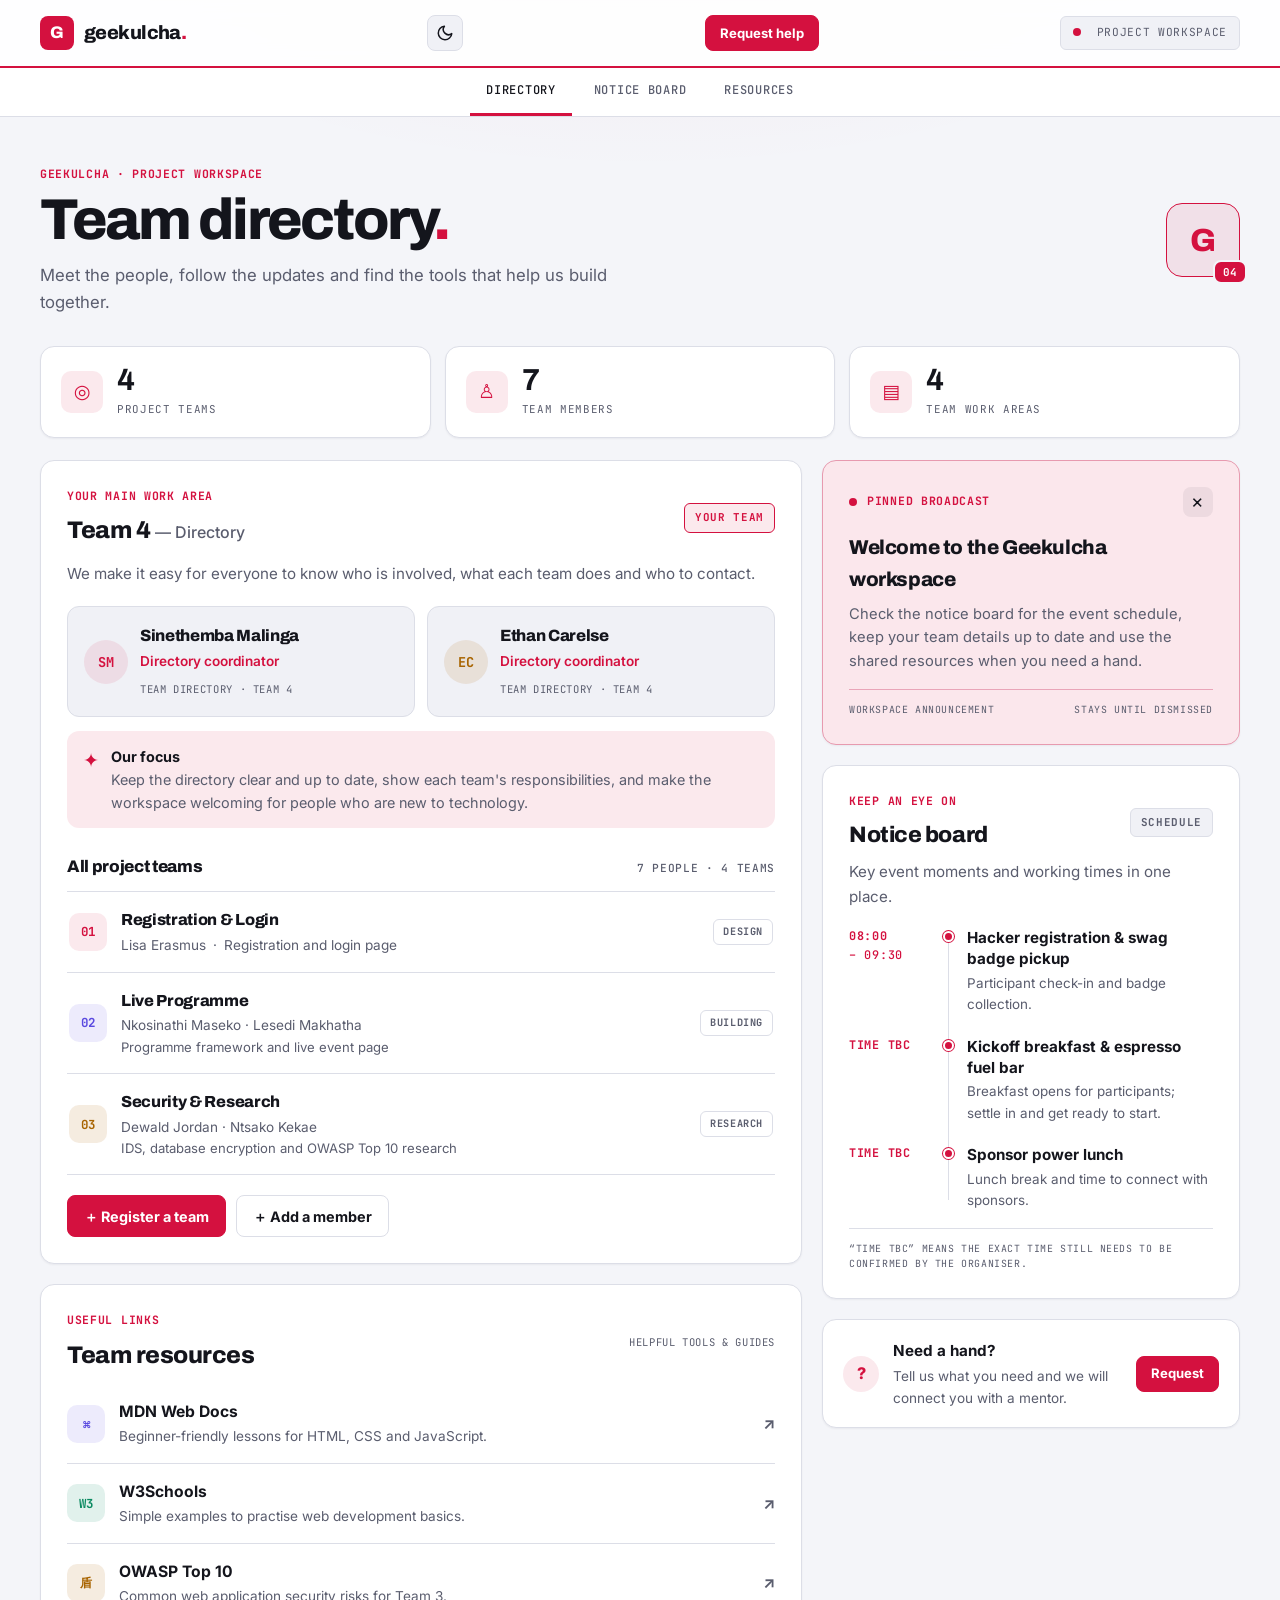
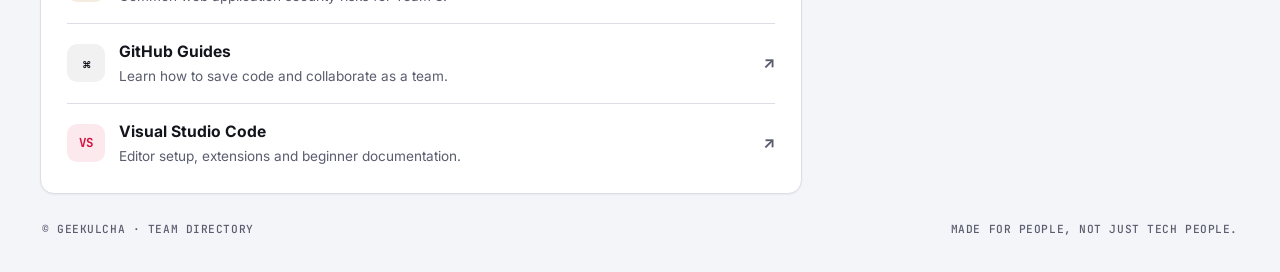
==== index.html @ fa6ee132 "Add files via upload" ====
<!DOCTYPE html>
<html lang="en">
<head>
  <meta charset="UTF-8">
  <meta name="viewport" content="width=device-width, initial-scale=1.0">
  <meta name="description" content="Geekulcha team directory, team updates and project resources.">
  <title>Geekulcha | Team Directory</title>
  <!-- Fonts: Archivo (headings), Inter (text), JetBrains Mono (small labels). The page still works offline with system fonts. -->
  <link rel="preconnect" href="https://fonts.googleapis.com">
  <link rel="preconnect" href="https://fonts.gstatic.com" crossorigin>
  <link href="https://fonts.googleapis.com/css2?family=Archivo:wght@800&family=Inter:wght@400;500;600;700&family=JetBrains+Mono:wght@500;700&display=swap" rel="stylesheet">
  <!-- Light/dark mode: runs before the page paints so there is no flash of the wrong theme.
       Uses the visitor's saved choice, otherwise their device setting. app.js handles the toggle button. -->
  <script>
    (function () {
      var theme;
      try { theme = localStorage.getItem("geekulchaTheme"); } catch (e) {}
      if (theme !== "light" && theme !== "dark") {
        theme = window.matchMedia && window.matchMedia("(prefers-color-scheme: light)").matches ? "light" : "dark";
      }
      document.documentElement.setAttribute("data-theme", theme);
    })();
  </script>
  <meta name="theme-color" content="#0d0e12">
  <link rel="stylesheet" href="styles.css">
</head>
<body>
  <!-- The top navigation stays short so first-time users can find their way around. -->
  <header class="topbar">
    <a class="brand" href="#home" aria-label="Geekulcha directory home">
      <span class="brand-mark">G</span><span>geekulcha<span class="dot">.</span></span>
    </a>
    <!-- Light/dark mode switch. app.js keeps the label and icon in step with the current theme. -->
    <button class="theme-toggle" id="theme-toggle" type="button" aria-label="Switch to light mode" title="Switch to light mode">
      <svg class="icon-sun" viewBox="0 0 24 24" aria-hidden="true"><circle cx="12" cy="12" r="4"/><path d="M12 2v2M12 20v2M4.93 4.93l1.41 1.41M17.66 17.66l1.41 1.41M2 12h2M20 12h2M4.93 19.07l1.41-1.41M17.66 6.34l1.41-1.41"/></svg>
      <svg class="icon-moon" viewBox="0 0 24 24" aria-hidden="true"><path d="M21 12.8A9 9 0 1 1 11.2 3a7 7 0 0 0 9.8 9.8z"/></svg>
    </button>
    <button class="button button-primary small" type="button" data-open-help>Request help</button>
    <span class="workspace-tag"><span class="online-dot"></span> Project workspace</span>
  </header>

  <div class="navigation-bar">
    <nav aria-label="Main navigation">
      <a class="active" href="#directory">Directory</a>
      <a href="#notice-board">Notice board</a>
      <a href="#resources">Resources</a>
    </nav>
  </div>

  <main id="home" class="page-wrap">
    <!-- A short welcome gives context without overwhelming new visitors. -->
    <section class="welcome">
      <div>
        <p class="eyebrow">GEEKULCHA · PROJECT WORKSPACE</p>
        <h1>Team directory<span class="dot">.</span></h1>
        <p class="subheading">Meet the people, follow the updates and find the tools that help us build together.</p>
      </div>
      <div class="welcome-mark" aria-hidden="true"><span>G</span><i>04</i></div>
    </section>

    <!-- Quick counts give visitors an immediate overview of the workspace. -->
    <section class="stats" aria-label="Workspace overview">
      <article class="stat-card"><span class="stat-icon">◎</span><div><strong id="team-total">4</strong><small>Project teams</small></div></article>
      <article class="stat-card"><span class="stat-icon">♙</span><div><strong id="member-total">7</strong><small>Team members</small></div></article>
      <article class="stat-card"><span class="stat-icon">▤</span><div><strong>4</strong><small>Team work areas</small></div></article>
    </section>

    <div class="main-grid">
      <div class="primary-column">
        <!-- Team 4 is highlighted because it owns this directory page. -->
        <section class="panel directory-panel" id="directory">
          <div class="section-heading">
            <div><p class="eyebrow">YOUR MAIN WORK AREA</p><h2>Team 4 <span>— Directory</span></h2></div>
            <span class="pill green-pill">Your team</span>
          </div>
          <p class="section-intro">We make it easy for everyone to know who is involved, what each team does and who to contact.</p>
          <div class="featured-members">
            <article class="person-card">
              <div class="avatar avatar-green">SM</div>
              <div class="person-info"><h3>Sinethemba Malinga</h3><p>Directory coordinator</p><span class="person-detail">Team directory · Team 4</span></div>
            </article>
            <article class="person-card">
              <div class="avatar avatar-sand">EC</div>
              <div class="person-info"><h3>Ethan Carelse</h3><p>Directory coordinator</p><span class="person-detail">Team directory · Team 4</span></div>
            </article>
          </div>
          <div class="responsibility-box"><span class="responsibility-icon">✦</span><p><strong>Our focus</strong><br>Keep the directory clear and up to date, show each team's responsibilities, and make the workspace welcoming for people who are new to technology.</p></div>
          <div class="section-subheading"><h3>All project teams</h3><span id="all-member-label">7 people · 4 teams</span></div>
          <div class="other-teams" id="other-teams">
            <article class="team-row"><span class="team-badge badge-one">01</span><div><h4>Registration &amp; Login</h4><p>Lisa Erasmus <span>·</span> Registration and login page</p></div><span class="team-status">Design</span></article>
            <article class="team-row"><span class="team-badge badge-two">02</span><div><h4>Live Programme</h4><p>Nkosinathi Maseko · Lesedi Makhatha</p><small>Programme framework and live event page</small></div><span class="team-status">Building</span></article>
            <article class="team-row"><span class="team-badge badge-three">03</span><div><h4>Security &amp; Research</h4><p>Dewald Jordan · Ntsako Kekae</p><small>IDS, database encryption and OWASP Top 10 research</small></div><span class="team-status">Research</span></article>
          </div>
          <div class="action-row">
            <button class="button button-primary" id="open-team-form">＋ Register a team</button>
            <button class="button button-secondary" id="open-member-form">＋ Add a member</button>
          </div>
        </section>

        <!-- Resource links are grouped by purpose and use plain descriptions. -->
        <section class="panel resources-panel" id="resources">
          <div class="section-heading"><div><p class="eyebrow">USEFUL LINKS</p><h2>Team resources</h2></div><span class="quiet-label">Helpful tools &amp; guides</span></div>
          <div class="resource-list">
            <a class="resource-item" href="https://developer.mozilla.org/en-US/docs/Learn" target="_blank" rel="noopener"><span class="resource-icon blue">⌘</span><span><strong>MDN Web Docs</strong><small>Beginner-friendly lessons for HTML, CSS and JavaScript.</small></span><b>↗</b></a>
            <a class="resource-item" href="https://www.w3schools.com/" target="_blank" rel="noopener"><span class="resource-icon green">W3</span><span><strong>W3Schools</strong><small>Simple examples to practise web development basics.</small></span><b>↗</b></a>
            <a class="resource-item" href="https://owasp.org/www-project-top-ten/" target="_blank" rel="noopener"><span class="resource-icon orange">盾</span><span><strong>OWASP Top 10</strong><small>Common web application security risks for Team 3.</small></span><b>↗</b></a>
            <a class="resource-item" href="https://docs.github.com/en/get-started" target="_blank" rel="noopener"><span class="resource-icon dark">⌘</span><span><strong>GitHub Guides</strong><small>Learn how to save code and collaborate as a team.</small></span><b>↗</b></a>
            <a class="resource-item" href="https://code.visualstudio.com/docs" target="_blank" rel="noopener"><span class="resource-icon violet">VS</span><span><strong>Visual Studio Code</strong><small>Editor setup, extensions and beginner documentation.</small></span><b>↗</b></a>
          </div>
        </section>
      </div>

      <aside class="side-column">
        <!-- The broadcast remains visible until a user dismisses it. -->
        <section class="panel broadcast-panel" id="broadcast-panel">
          <div class="broadcast-heading"><span class="live-indicator"></span><p class="eyebrow">PINNED BROADCAST</p><button class="icon-button" id="dismiss-broadcast" aria-label="Dismiss broadcast" title="Dismiss broadcast">×</button></div>
          <h2>Welcome to the Geekulcha workspace</h2>
          <p>Check the notice board for the event schedule, keep your team details up to date and use the shared resources when you need a hand.</p>
          <div class="broadcast-footer"><span>Workspace announcement</span><span>Stays until dismissed</span></div>
        </section>

        <!-- Times supplied by the organiser are shown exactly; unconfirmed slots are labelled. -->
        <section class="panel notice-panel" id="notice-board">
          <div class="section-heading"><div><p class="eyebrow">KEEP AN EYE ON</p><h2>Notice board</h2></div><span class="pill">Schedule</span></div>
          <p class="notice-intro">Key event moments and working times in one place.</p>
          <div class="schedule">
            <article class="schedule-item">
              <div class="time">08:00 <span>– 09:30</span></div>
              <div class="timeline-dot"></div>
              <div class="schedule-copy"><strong>Hacker registration &amp; swag badge pickup</strong><small>Participant check-in and badge collection.</small></div>
            </article>
            <article class="schedule-item">
              <div class="time">Time TBC</div>
              <div class="timeline-dot"></div>
              <div class="schedule-copy"><strong>Kickoff breakfast &amp; espresso fuel bar</strong><small>Breakfast opens for participants; settle in and get ready to start.</small></div>
            </article>
            <article class="schedule-item">
              <div class="time">Time TBC</div>
              <div class="timeline-dot"></div>
              <div class="schedule-copy"><strong>Sponsor power lunch</strong><small>Lunch break and time to connect with sponsors.</small></div>
            </article>
          </div>
          <p class="schedule-footnote">“Time TBC” means the exact time still needs to be confirmed by the organiser.</p>
        </section>

        <!-- Contestants who are stuck can ask for a mentor from here, the top bar, or the Request help button. -->
        <section class="panel quick-help">
          <div class="help-icon">?</div>
          <div class="help-copy"><strong>Need a hand?</strong><p>Tell us what you need and we will connect you with a mentor.</p></div>
          <button class="button button-primary small" type="button" data-open-help>Request</button>
        </section>
      </aside>
    </div>

    <footer class="footer"><span>© Geekulcha · Team Directory</span><span>Made for people, not just tech people.</span></footer>
  </main>

  <!-- Simple dialogs collect team/member details. This demo stores them in this browser only. -->
  <dialog id="team-dialog" class="form-dialog">
    <form id="team-form" method="dialog">
      <div class="dialog-heading"><div><p class="eyebrow">WORKSPACE DIRECTORY</p><h2>Register a team</h2></div><button type="button" class="icon-button close-dialog" aria-label="Close">×</button></div>
      <label>Team name<input name="teamName" required placeholder="e.g. Design team"></label>
      <label>Team number<input name="teamNumber" required type="number" min="1" max="99" placeholder="e.g. 5"></label>
      <label>Team responsibility<textarea name="teamRole" required rows="3" placeholder="What will this team work on?"></textarea></label>
      <div class="dialog-actions"><button type="button" class="button button-secondary close-dialog">Cancel</button><button class="button button-primary" type="submit">Save team</button></div>
      <p class="form-note">Demo only: the new team is saved in this browser, not on a shared server.</p>
    </form>
  </dialog>

  <dialog id="member-dialog" class="form-dialog">
    <form id="member-form" method="dialog">
      <div class="dialog-heading"><div><p class="eyebrow">WORKSPACE DIRECTORY</p><h2>Add a member</h2></div><button type="button" class="icon-button close-dialog" aria-label="Close">×</button></div>
      <label>Full name<input name="memberName" required placeholder="Enter their full name"></label>
      <label>Team<select name="memberTeam" required><option value="">Choose a team</option><option>Team 1</option><option>Team 2</option><option>Team 3</option><option>Team 4</option></select></label>
      <label>Role<input name="memberRole" required placeholder="e.g. Front-end developer"></label>
      <div class="dialog-actions"><button type="button" class="button button-secondary close-dialog">Cancel</button><button class="button button-primary" type="submit">Add member</button></div>
      <p class="form-note">Demo only: the new member is saved in this browser, not on a shared server.</p>
    </form>
  </dialog>

  <!-- POP-UP 1: the contestant says what type of help they need. -->
  <dialog id="help-dialog" class="form-dialog" aria-labelledby="help-title">
    <form id="help-form" method="dialog" novalidate>
      <div class="dialog-heading"><div><p class="eyebrow">NEED HELP?</p><h2 id="help-title">Request help</h2></div><button type="button" class="icon-button close-dialog" aria-label="Close">×</button></div>
      <label>Your name<input name="who" autocomplete="name" placeholder="e.g. Thabo Mokoena"></label>
      <fieldset>
        <legend>What type of help do you need?</legend>
        <div class="help-options" id="help-options"></div>
      </fieldset>
      <label>What is happening? (optional)<textarea name="details" rows="3" placeholder="A short description helps the mentor prepare."></textarea></label>
      <p class="form-error" id="help-error" role="alert"></p>
      <div class="dialog-actions"><button type="button" class="button button-secondary close-dialog">Cancel</button><button class="button button-primary" type="submit">Find a mentor</button></div>
    </form>
  </dialog>

  <!-- POP-UP 2: shows the mentor matched to that type of help. -->
  <dialog id="mentor-dialog" class="form-dialog" aria-labelledby="mentor-title">
    <div class="dialog-body">
      <div class="dialog-heading"><div><p class="eyebrow">MENTOR MATCHED</p><h2 id="mentor-title">A mentor can help you</h2></div><button type="button" class="icon-button close-dialog" aria-label="Close">×</button></div>
      <article class="person-card">
        <div class="avatar avatar-green" id="mentor-avatar"></div>
        <div class="person-info"><h3 id="mentor-name"></h3><p id="mentor-role"></p></div>
      </article>
      <p class="mentor-summary" id="mentor-summary"></p>
      <p class="mentor-hint">Press the button to send your request to the mentor by email.</p>
      <div class="dialog-actions"><button type="button" class="button button-secondary close-dialog">Close</button><a class="button button-primary" id="mentor-mail" href="#">Email mentor</a></div>
    </div>
  </dialog>

  <div class="toast" id="toast" role="status" aria-live="polite"></div>
  <script src="app.js"></script>
</body>
</html>
---- styles.css ----
/* Geekulcha Directory Hub: red accent with light and dark themes.
   Every colour is a variable below, so the whole look can be changed in one place.
   Dark is the base theme (:root). The light theme overrides the same variables under
   :root[data-theme="light"]. The theme is set on <html> by the script in index.html
   and by the toggle button in app.js.
   (Some class names still say "green" from the first version; they are red now.) */

/* ========== 1. COLOURS AND FONTS ========== */
:root {
  --bg: #0d0e12;
  --panel: #13141a;
  --panel2: #191a22;
  --line: #262833;
  --text: #f1f2f6;
  --soft: #9496a6;
  --red: #f0184f;
  --red-dark: #c40f3e;
  --red-soft: rgba(240, 24, 79, 0.12);
  --violet: #7c6dff;
  --ok: #2fd49c;
  --amber: #f5b942;
  --violet-soft: rgba(124, 109, 255, 0.14);
  --ok-soft: rgba(47, 212, 156, 0.14);
  --amber-soft: rgba(245, 185, 66, 0.14);
  --overlay: rgba(255, 255, 255, 0.07);
  --overlay-hover: rgba(255, 255, 255, 0.14);
  --topbar-bg: rgba(8, 9, 12, 0.92);
  --glow: rgba(240, 24, 79, 0.12);
  --panel-shadow: none;
  --dialog-shadow: 0 30px 90px rgba(0, 0, 0, 0.7);
  --backdrop: rgba(0, 0, 0, 0.72);
  --head: Archivo, Inter, system-ui, sans-serif;
  --mono: "JetBrains Mono", ui-monospace, "Cascadia Mono", Consolas, monospace;
  color-scheme: dark;
}

/* Light theme: same variables, lighter values. Text and accent colours are darkened
   so they stay easy to read on white panels. */
:root[data-theme="light"] {
  --bg: #f4f5f9;
  --panel: #ffffff;
  --panel2: #f0f1f6;
  --line: #dcdee7;
  --text: #14151c;
  --soft: #5a5d6e;
  --red: #d4113f;
  --red-dark: #b00d33;
  --red-soft: rgba(212, 17, 63, 0.09);
  --violet: #5a4ae0;
  --ok: #0b8a61;
  --amber: #a86400;
  --violet-soft: rgba(90, 74, 224, 0.11);
  --ok-soft: rgba(11, 138, 97, 0.12);
  --amber-soft: rgba(168, 100, 0, 0.12);
  --overlay: rgba(20, 21, 28, 0.06);
  --overlay-hover: rgba(20, 21, 28, 0.12);
  --topbar-bg: rgba(255, 255, 255, 0.9);
  --glow: rgba(212, 17, 63, 0.07);
  --panel-shadow: 0 1px 2px rgba(20, 21, 40, 0.05);
  --dialog-shadow: 0 30px 80px rgba(20, 21, 40, 0.28);
  --backdrop: rgba(20, 21, 30, 0.5);
  color-scheme: light;
}

/* ========== 2. BASE ========== */
* { box-sizing: border-box; }
html { scroll-behavior: smooth; scroll-padding-top: 90px; }
body {
  margin: 0; color: var(--text); line-height: 1.6; font-size: 16px;
  font-family: Inter, ui-sans-serif, system-ui, -apple-system, "Segoe UI", sans-serif;
  background: radial-gradient(42rem 20rem at 50% -8%, var(--glow), transparent), var(--bg);
}
a { color: inherit; text-decoration: none; }
button, input, select, textarea { font: inherit; }
h1, h2, h3, h4 { font-family: var(--head); font-weight: 800; letter-spacing: -0.02em; }
:focus-visible { outline: 2px solid var(--red); outline-offset: 2px; }
.dot { color: var(--red); }

/* Small uppercase labels in the monospace font */
.eyebrow, .pill, .team-status, .workspace-tag, .quiet-label, .time, .form-note, .broadcast-footer, .stat-card small, .schedule-footnote, .person-detail {
  font-family: var(--mono); text-transform: uppercase; letter-spacing: 0.06em;
}
.eyebrow { margin: 0 0 8px; color: var(--red); font-size: 0.72rem; font-weight: 700; }

/* ========== 3. TOP BAR ========== */
.topbar {
  position: sticky; top: 0; z-index: 20; height: 68px; display: flex; align-items: center; justify-content: space-between; gap: 24px;
  padding: 0 max(24px, calc((100% - 1200px) / 2));
  background: var(--topbar-bg); backdrop-filter: blur(10px); border-bottom: 2px solid var(--red);
}
.brand { display: flex; align-items: center; gap: 10px; font-family: var(--head); font-size: 1.2rem; font-weight: 800; letter-spacing: -0.03em; }
.brand-mark { display: grid; place-items: center; width: 34px; height: 34px; border-radius: 8px; background: var(--red); color: #fff; font-size: 1.05rem; }
.navigation-bar {
  position: relative; z-index: 10; display: flex; justify-content: center;
  padding: 0 max(24px, calc((100% - 1200px) / 2));
  background: var(--panel); border-bottom: 1px solid var(--line);
}
.navigation-bar nav { display: flex; justify-content: center; gap: 6px; min-height: 48px; align-items: center; }
.navigation-bar nav a {
  height: 48px; display: flex; align-items: center; padding: 0 16px; color: var(--soft);
  font-family: var(--mono); font-size: 0.75rem; font-weight: 500; letter-spacing: 0.06em; text-transform: uppercase;
  border-bottom: 3px solid transparent; transition: color 0.15s;
}
.navigation-bar nav a:hover { color: var(--text); }
.navigation-bar nav a.active { color: var(--text); border-color: var(--red); }
.workspace-tag { padding: 7px 12px; border: 1px solid var(--line); border-radius: 6px; background: var(--panel2); color: var(--soft); font-size: 0.7rem; }
.online-dot { display: inline-block; width: 8px; height: 8px; margin-right: 8px; border-radius: 50%; background: var(--red); animation: pulse 2s infinite; }
.theme-toggle {
  flex: none; width: 36px; height: 36px; display: grid; place-items: center; padding: 0;
  border: 1px solid var(--line); border-radius: 8px; background: var(--panel2); color: var(--text); cursor: pointer;
  transition: border-color 0.15s, background 0.15s;
}
.theme-toggle:hover { border-color: var(--soft); }
.theme-toggle svg { width: 18px; height: 18px; fill: none; stroke: currentColor; stroke-width: 2; stroke-linecap: round; stroke-linejoin: round; }
/* Dark theme shows the sun (click for light); light theme shows the moon (click for dark). */
.theme-toggle .icon-moon { display: none; }
:root[data-theme="light"] .theme-toggle .icon-sun { display: none; }
:root[data-theme="light"] .theme-toggle .icon-moon { display: block; }
/* Added briefly by app.js while switching, so colours fade instead of snapping. */
.theme-anim, .theme-anim *, .theme-anim *::before, .theme-anim *::after {
  transition: background-color 0.25s, border-color 0.25s, color 0.25s, box-shadow 0.25s !important;
}
@keyframes pulse { 0% { box-shadow: 0 0 0 0 color-mix(in srgb, var(--red) 60%, transparent); } 70%, 100% { box-shadow: 0 0 0 8px transparent; } }

/* ========== 4. WELCOME AND STATS ========== */
.page-wrap { width: min(1200px, calc(100% - 48px)); margin: auto; }
.welcome { display: flex; justify-content: space-between; align-items: center; gap: 20px; padding: 48px 0 30px; }
.welcome h1 { margin: 0; font-size: clamp(2.2rem, 6vw, 3.6rem); line-height: 1.02; letter-spacing: -0.04em; }
.subheading { margin: 12px 0 0; color: var(--soft); font-size: 1.05rem; max-width: 52ch; }
.welcome-mark { position: relative; flex: none; width: 74px; height: 74px; display: grid; place-items: center; border: 1px solid var(--red); border-radius: 16px; background: var(--red-soft); color: var(--red); font-family: var(--head); font-size: 2rem; font-weight: 800; }
.welcome-mark i { position: absolute; right: -8px; bottom: -8px; padding: 3px 8px; border: 2px solid var(--bg); border-radius: 8px; background: var(--red); color: #fff; font: 700 0.68rem var(--mono); font-style: normal; }

.stats { display: grid; grid-template-columns: repeat(3, 1fr); gap: 14px; margin-bottom: 22px; }
.stat-card { display: flex; align-items: center; gap: 14px; padding: 18px 20px; border: 1px solid var(--line); border-radius: 14px; background: var(--panel); box-shadow: var(--panel-shadow); }
.stat-icon { width: 42px; height: 42px; display: grid; place-items: center; border-radius: 10px; background: var(--red-soft); color: var(--red); font-size: 1.2rem; }
.stat-card strong, .stat-card small { display: block; }
.stat-card strong { font-family: var(--head); font-size: 1.9rem; line-height: 1; }
.stat-card small { margin-top: 6px; color: var(--soft); font-size: 0.68rem; }

/* ========== 5. LAYOUT AND PANELS ========== */
.main-grid { display: grid; grid-template-columns: minmax(0, 1.55fr) minmax(300px, 0.85fr); align-items: start; gap: 20px; }
.primary-column, .side-column { display: grid; gap: 20px; }
.panel { padding: 26px; border: 1px solid var(--line); border-radius: 14px; background: var(--panel); box-shadow: var(--panel-shadow); }
.section-heading { display: flex; align-items: center; justify-content: space-between; gap: 12px; }
.section-heading h2 { margin: 0; font-size: 1.5rem; }
.section-heading h2 span { font-size: 1rem; color: var(--soft); font-weight: 500; font-family: Inter, sans-serif; letter-spacing: 0; }
.section-heading .eyebrow { margin-bottom: 6px; }
.pill { padding: 5px 10px; border: 1px solid var(--line); border-radius: 6px; background: var(--panel2); color: var(--soft); font-size: 0.68rem; font-weight: 700; white-space: nowrap; }
.green-pill { border-color: var(--red); background: var(--red-soft); color: var(--red); }
.section-intro, .notice-intro { margin: 12px 0 20px; color: var(--soft); font-size: 0.95rem; }

/* ========== 6. DIRECTORY PANEL ========== */
.featured-members { display: grid; grid-template-columns: 1fr 1fr; gap: 12px; }
.person-card { display: flex; align-items: center; gap: 12px; padding: 16px; border: 1px solid var(--line); border-radius: 12px; background: var(--panel2); }
.avatar { flex: 0 0 44px; width: 44px; height: 44px; display: grid; place-items: center; border-radius: 50%; font: 700 0.85rem var(--mono); }
.avatar-green { background: var(--red-soft); color: var(--red); }
.avatar-sand { background: var(--amber-soft); color: var(--amber); }
.person-info h3 { margin: 0; font-size: 1.02rem; }
.person-info p { margin: 2px 0; color: var(--red); font-size: 0.85rem; font-weight: 600; }
.person-detail { color: var(--soft); font-size: 0.66rem; }
.responsibility-box { display: flex; gap: 12px; align-items: flex-start; margin-top: 14px; padding: 14px 16px; border-radius: 12px; background: var(--red-soft); }
.responsibility-icon { color: var(--red); font-size: 1.2rem; }
.responsibility-box p { margin: 0; color: var(--soft); font-size: 0.9rem; }
.responsibility-box strong { color: var(--text); }
.section-subheading { display: flex; justify-content: space-between; align-items: center; margin: 26px 0 10px; }
.section-subheading h3 { margin: 0; font-size: 1.05rem; }
.section-subheading span { color: var(--soft); font: 500 0.7rem var(--mono); text-transform: uppercase; letter-spacing: 0.06em; }

.other-teams { border-top: 1px solid var(--line); }
.team-row { display: flex; align-items: center; gap: 14px; padding: 15px 2px; border-bottom: 1px solid var(--line); }
.team-badge { flex: 0 0 38px; width: 38px; height: 38px; display: grid; place-items: center; border-radius: 10px; font: 700 0.78rem var(--mono); }
.badge-one { background: var(--red-soft); color: var(--red); }
.badge-two { background: var(--violet-soft); color: var(--violet); }
.badge-three { background: var(--amber-soft); color: var(--amber); }
.team-row div { flex: 1; min-width: 0; }
.team-row h4 { margin: 0; font-size: 1rem; }
.team-row p { margin: 2px 0 0; color: var(--soft); font-size: 0.85rem; }
.team-row p span { padding: 0 3px; }
.team-row small { display: block; color: var(--soft); font-size: 0.82rem; }
.team-status { padding: 4px 9px; border: 1px solid var(--line); border-radius: 6px; color: var(--soft); font-size: 0.64rem; font-weight: 700; }

.action-row { display: flex; flex-wrap: wrap; gap: 10px; margin-top: 20px; }

/* ========== 7. BUTTONS ========== */
.button { min-height: 42px; padding: 0 16px; border: 1px solid transparent; border-radius: 8px; font-size: 0.9rem; font-weight: 700; cursor: pointer; transition: background 0.15s, transform 0.15s, border-color 0.15s; }
.button:active { transform: translateY(1px); }
.button-primary { background: var(--red); border-color: var(--red); color: #fff; }
.button-primary:hover { background: var(--red-dark); border-color: var(--red-dark); }
.button-secondary { border-color: var(--line); background: var(--panel); color: var(--text); }
.button-secondary:hover { border-color: var(--soft); }
.button.small { min-height: 36px; padding: 0 14px; font-size: 0.82rem; }

/* ========== 8. SIDE COLUMN ========== */
.broadcast-panel { border-color: color-mix(in srgb, var(--red) 40%, var(--bg)); background: color-mix(in srgb, var(--red) 10%, var(--panel)); }
.broadcast-heading { display: flex; align-items: center; gap: 10px; }
.broadcast-heading .eyebrow { margin: 0; flex: 1; }
.live-indicator { width: 8px; height: 8px; border-radius: 50%; background: var(--red); animation: pulse 2s infinite; }
.icon-button { width: 30px; height: 30px; display: grid; place-items: center; border: 0; border-radius: 8px; background: var(--overlay); color: var(--text); font-size: 1.2rem; line-height: 1; cursor: pointer; }
.icon-button:hover { background: var(--overlay-hover); }
.broadcast-panel h2 { margin: 14px 0 8px; font-size: 1.25rem; }
.broadcast-panel > p { margin: 0; color: var(--soft); font-size: 0.92rem; }
.broadcast-footer { display: flex; justify-content: space-between; gap: 8px; margin-top: 16px; padding-top: 12px; border-top: 1px solid color-mix(in srgb, var(--red) 35%, var(--bg)); color: var(--soft); font-size: 0.62rem; }

.notice-panel .section-heading h2 { font-size: 1.4rem; }
.notice-intro { margin: 8px 0 18px; }
.schedule { position: relative; }
.schedule::before { content: ""; position: absolute; top: 10px; bottom: 16px; left: 99px; width: 1px; background: var(--line); }
.schedule-item { position: relative; display: grid; grid-template-columns: 84px 14px 1fr; gap: 10px; padding-bottom: 20px; }
.schedule-item:last-child { padding-bottom: 4px; }
.time { color: var(--red); font-size: 0.74rem; font-weight: 700; white-space: nowrap; }
.time span { display: block; font-weight: 500; }
.timeline-dot { z-index: 1; width: 11px; height: 11px; margin-top: 4px; border: 2px solid var(--panel); border-radius: 50%; background: var(--red); box-shadow: 0 0 0 1px var(--red); }
.schedule-copy strong { display: block; font-size: 0.95rem; line-height: 1.4; }
.schedule-copy small { display: block; margin-top: 3px; color: var(--soft); font-size: 0.84rem; }
.schedule-footnote { margin: 12px 0 0; padding-top: 12px; border-top: 1px solid var(--line); color: var(--soft); font-size: 0.62rem; line-height: 1.6; }

.quick-help { display: flex; align-items: center; gap: 14px; padding: 18px 20px; }
.help-icon { flex: 0 0 36px; width: 36px; height: 36px; display: grid; place-items: center; border-radius: 50%; background: var(--red-soft); color: var(--red); font-weight: 800; }
.quick-help .help-copy { flex: 1; min-width: 0; }
.quick-help strong { font-size: 0.95rem; }
.quick-help p { margin: 2px 0 0; color: var(--soft); font-size: 0.85rem; }

/* ========== 9. RESOURCES ========== */
.resources-panel .section-heading { margin-bottom: 10px; }
.quiet-label { color: var(--soft); font-size: 0.66rem; }
.resource-list { display: grid; }
.resource-item { display: flex; align-items: center; gap: 14px; padding: 15px 0; border-bottom: 1px solid var(--line); transition: transform 0.15s; }
.resource-item:hover { transform: translateX(4px); }
.resource-item:last-child { border-bottom: 0; padding-bottom: 0; }
.resource-icon { flex: 0 0 38px; width: 38px; height: 38px; display: grid; place-items: center; border-radius: 10px; font: 700 0.78rem var(--mono); }
.resource-icon.blue { background: var(--violet-soft); color: var(--violet); }
.resource-icon.green { background: var(--ok-soft); color: var(--ok); }
.resource-icon.orange { background: var(--amber-soft); color: var(--amber); }
.resource-icon.dark { background: var(--overlay); color: var(--text); }
.resource-icon.violet { background: var(--red-soft); color: var(--red); }
.resource-item > span:nth-child(2) { flex: 1; }
.resource-item strong, .resource-item small { display: block; }
.resource-item strong { font-size: 0.98rem; }
.resource-item small { margin-top: 2px; color: var(--soft); font-size: 0.85rem; }
.resource-item > b { color: var(--soft); }
.resource-item:hover strong, .resource-item:hover > b { color: var(--red); }

.footer { display: flex; justify-content: space-between; flex-wrap: wrap; gap: 8px; padding: 28px 2px 36px; color: var(--soft); font: 500 0.7rem var(--mono); text-transform: uppercase; letter-spacing: 0.05em; }

/* ========== 10. POP-UPS (register, add member, request help, mentor) ========== */
.form-dialog { width: min(480px, calc(100% - 28px)); max-height: calc(100vh - 28px); padding: 0; border: 1px solid var(--line); border-radius: 14px; background: var(--panel); color: var(--text); box-shadow: var(--dialog-shadow); overflow: auto; }
.form-dialog[open] { animation: pop 0.2s ease-out; }
@keyframes pop { from { opacity: 0; transform: translateY(12px) scale(0.97); } }
.form-dialog::backdrop { background: var(--backdrop); backdrop-filter: blur(4px); }
.form-dialog form, .dialog-body { padding: 26px; }
.dialog-heading { display: flex; justify-content: space-between; align-items: start; margin-bottom: 18px; }
.dialog-heading h2 { margin: 0; font-size: 1.5rem; }
.dialog-heading .eyebrow { margin-bottom: 6px; }
.form-dialog label { display: block; margin: 14px 0; color: var(--soft); font-size: 0.85rem; font-weight: 600; }
.form-dialog input, .form-dialog select, .form-dialog textarea { display: block; width: 100%; margin-top: 6px; padding: 11px 13px; border: 1px solid var(--line); border-radius: 8px; background: var(--panel2); color: var(--text); font-size: 0.95rem; }
.form-dialog input:focus, .form-dialog select:focus, .form-dialog textarea:focus { outline: none; border-color: var(--red); box-shadow: 0 0 0 3px var(--red-soft); }
.form-dialog textarea { resize: vertical; }
.form-dialog option { background: var(--panel2); }
.dialog-actions { display: flex; justify-content: flex-end; flex-wrap: wrap; gap: 10px; margin-top: 20px; }
.form-note { margin: 14px 0 0; color: var(--soft); font-size: 0.62rem; line-height: 1.6; }

/* Request-help choices */
.form-dialog fieldset { margin: 14px 0; padding: 0; border: 0; }
.form-dialog legend { padding: 0; margin-bottom: 10px; color: var(--soft); font-size: 0.85rem; font-weight: 600; }
.help-options { display: grid; gap: 8px; }
.form-dialog label.help-option { display: flex; gap: 12px; align-items: flex-start; margin: 0; padding: 13px 14px; border: 1px solid var(--line); border-radius: 10px; background: var(--panel2); color: var(--text); cursor: pointer; transition: border-color 0.15s, background 0.15s; }
.help-option:hover { border-color: var(--soft); }
.form-dialog .help-option input { width: auto; margin: 4px 0 0; accent-color: var(--red); }
.help-option b { display: block; font-size: 0.95rem; }
.help-option small { color: var(--soft); font-size: 0.82rem; font-weight: 400; }
.help-option:has(input:checked) { border-color: var(--red); background: var(--red-soft); }
.help-option:has(input:focus-visible) { outline: 2px solid var(--red); outline-offset: 2px; }
.form-error { min-height: 1.3em; margin: 6px 0 0; color: var(--red); font-size: 0.85rem; font-weight: 700; }
.mentor-summary { margin: 14px 0 6px; color: var(--soft); font-size: 0.92rem; }
.mentor-hint { margin: 0; color: var(--soft); font-size: 0.82rem; }
a.button { display: inline-flex; align-items: center; }

.toast { position: fixed; left: 50%; bottom: 24px; z-index: 30; transform: translate(-50%, 20px); padding: 12px 18px; border: 1px solid var(--red); border-radius: 10px; background: var(--panel); color: var(--text); font-size: 0.9rem; opacity: 0; pointer-events: none; transition: 0.2s; }
.toast.show { opacity: 1; transform: translate(-50%, 0); }
.broadcast-hidden { display: none; }

/* ========== 11. SMALLER SCREENS ========== */
@media (max-width: 900px) {
  .main-grid { grid-template-columns: minmax(0, 1fr) 310px; }
  .topbar { padding-inline: 24px; }
}
@media (max-width: 720px) {
  .main-grid { grid-template-columns: 1fr; }
  .side-column { grid-template-columns: 1fr 1fr; align-items: start; }
  .broadcast-panel, .quick-help { grid-column: 1 / -1; }
  .workspace-tag { display: none; }
  .stats { grid-template-columns: 1fr; }
}
@media (max-width: 520px) {
  .page-wrap { width: calc(100% - 30px); }
  .topbar { height: auto; min-height: 64px; padding: 10px 15px; flex-wrap: wrap; position: static; }
  .navigation-bar { padding-inline: 10px; }
  .navigation-bar nav { width: 100%; justify-content: space-between; gap: 2px; }
  .navigation-bar nav a { padding: 0 6px; font-size: 0.68rem; }
  .welcome { padding-top: 32px; }
  .welcome-mark { width: 56px; height: 56px; font-size: 1.5rem; }
  .panel { padding: 18px; }
  .featured-members { grid-template-columns: 1fr; }
  .side-column { grid-template-columns: 1fr; }
  .action-row { flex-direction: column; }
  .action-row .button { width: 100%; }
  .team-row { gap: 10px; }
  .team-status { display: none; }
  .quick-help { flex-wrap: wrap; }
  .schedule::before { left: 99px; }
}
@media (prefers-reduced-motion: reduce) {
  *, *::before, *::after { animation: none !important; transition: none !important; scroll-behavior: auto !important; }
}
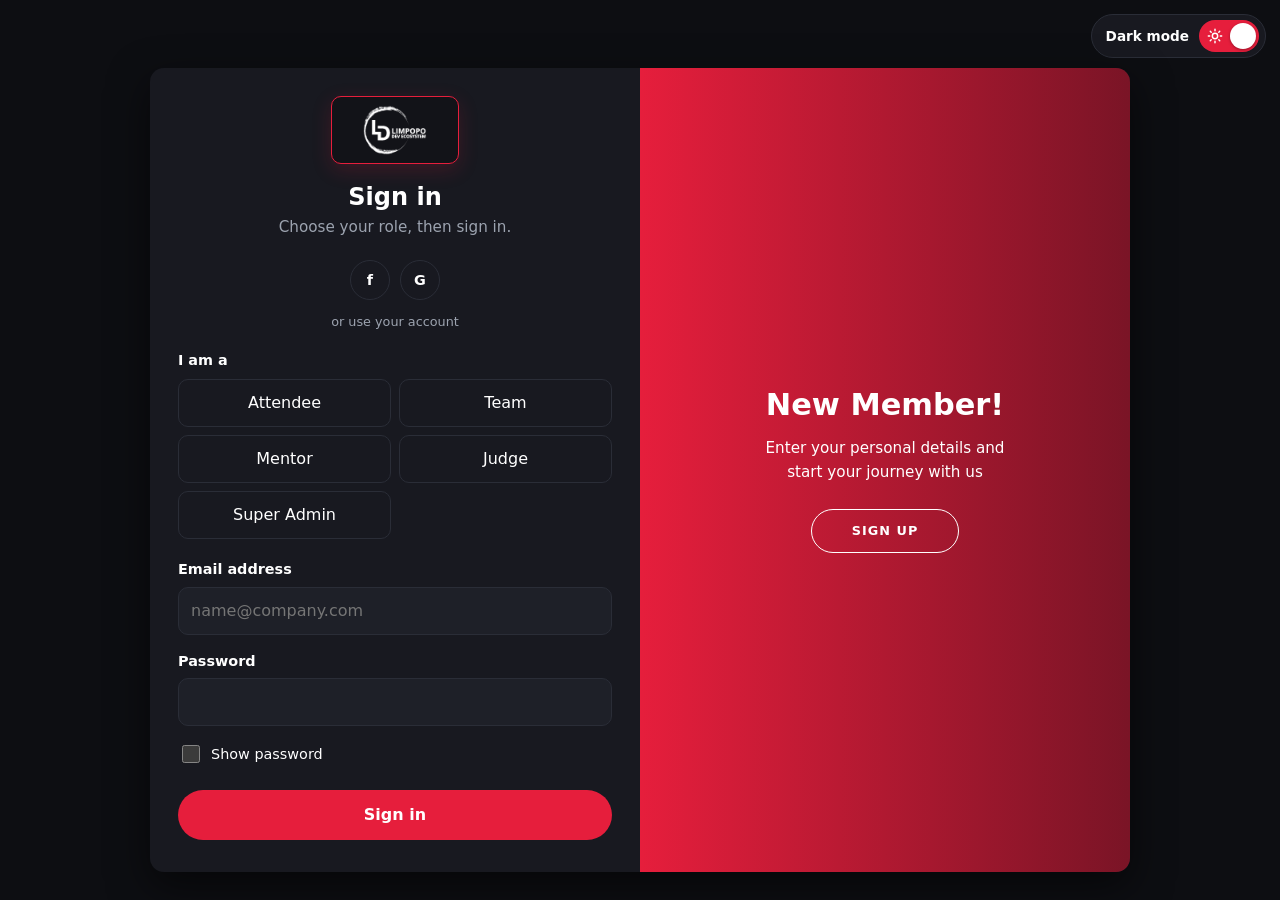
==== commit 8f58c8db: "kjh" ====
--- a/index.html
+++ b/index.html
@@ -1,213 +1,331 @@
 <!DOCTYPE html>
 <html lang="en">
 <head>
-  <meta charset="UTF-8">
-  <meta name="viewport" content="width=device-width, initial-scale=1.0">
-  <meta name="description" content="Geekulcha team directory, team updates and project resources.">
-  <title>Geekulcha | Team Directory</title>
-  <!-- Fonts: Archivo (headings), Inter (text), JetBrains Mono (small labels). The page still works offline with system fonts. -->
-  <link rel="preconnect" href="https://fonts.googleapis.com">
-  <link rel="preconnect" href="https://fonts.gstatic.com" crossorigin>
-  <link href="https://fonts.googleapis.com/css2?family=Archivo:wght@800&family=Inter:wght@400;500;600;700&family=JetBrains+Mono:wght@500;700&display=swap" rel="stylesheet">
-  <!-- Light/dark mode: runs before the page paints so there is no flash of the wrong theme.
-       Uses the visitor's saved choice, otherwise their device setting. app.js handles the toggle button. -->
-  <script>
-    (function () {
-      var theme;
-      try { theme = localStorage.getItem("geekulchaTheme"); } catch (e) {}
-      if (theme !== "light" && theme !== "dark") {
-        theme = window.matchMedia && window.matchMedia("(prefers-color-scheme: light)").matches ? "light" : "dark";
-      }
-      document.documentElement.setAttribute("data-theme", theme);
-    })();
-  </script>
-  <meta name="theme-color" content="#0d0e12">
-  <link rel="stylesheet" href="styles.css">
+<meta charset="utf-8">
+<meta name="viewport" content="width=device-width, initial-scale=1">
+<title>Sign in or register</title>
+
+<!-- Edited by NkosinathiM-ship: login page theme and relative asset paths. -->
+<!-- Styles: all the CSS lives in css/login.css -->
+<link rel="stylesheet" href="css/login.css">
+
+<!-- Apply the saved theme, defaulting to the site's dark theme before paint. -->
+<script>
+  try{
+    document.documentElement.dataset.theme = localStorage.getItem('theme') || 'dark';
+  }catch(e){}
+</script>
 </head>
+
+<!-- ==========================================================================
+     LOGIN / REGISTRATION PAGE
+
+     Page structure
+     1. Overlay panel ... slides left/right to switch between "Sign in" and "New member"
+     2. Auth view ....... role picker + sign-in / registration form
+     3. PIN view ........ authenticator code (6 digits)
+     4. Done view ....... success screen after the PIN is verified
+
+     Only one view is visible at a time. JavaScript switches between them
+     using the "hidden" attribute.
+     ========================================================================== -->
 <body>
-  <!-- The top navigation stays short so first-time users can find their way around. -->
-  <header class="topbar">
-    <a class="brand" href="#home" aria-label="Geekulcha directory home">
-      <span class="brand-mark">G</span><span>geekulcha<span class="dot">.</span></span>
-    </a>
-    <!-- Light/dark mode switch. app.js keeps the label and icon in step with the current theme. -->
-    <button class="theme-toggle" id="theme-toggle" type="button" aria-label="Switch to light mode" title="Switch to light mode">
-      <svg class="icon-sun" viewBox="0 0 24 24" aria-hidden="true"><circle cx="12" cy="12" r="4"/><path d="M12 2v2M12 20v2M4.93 4.93l1.41 1.41M17.66 17.66l1.41 1.41M2 12h2M20 12h2M4.93 19.07l1.41-1.41M17.66 6.34l1.41-1.41"/></svg>
-      <svg class="icon-moon" viewBox="0 0 24 24" aria-hidden="true"><path d="M21 12.8A9 9 0 1 1 11.2 3a7 7 0 0 0 9.8 9.8z"/></svg>
-    </button>
-    <button class="button button-primary small" type="button" data-open-help>Request help</button>
-    <span class="workspace-tag"><span class="online-dot"></span> Project workspace</span>
-  </header>
-
-  <div class="navigation-bar">
-    <nav aria-label="Main navigation">
-      <a class="active" href="#directory">Directory</a>
-      <a href="#notice-board">Notice board</a>
-      <a href="#resources">Resources</a>
-    </nav>
-  </div>
-
-  <main id="home" class="page-wrap">
-    <!-- A short welcome gives context without overwhelming new visitors. -->
-    <section class="welcome">
-      <div>
-        <p class="eyebrow">GEEKULCHA · PROJECT WORKSPACE</p>
-        <h1>Team directory<span class="dot">.</span></h1>
-        <p class="subheading">Meet the people, follow the updates and find the tools that help us build together.</p>
+
+<!-- LIGHT / DARK SWITCH (top right): click to slide between light and dark -->
+<button class="theme-toggle" id="theme-toggle" type="button" role="switch" aria-checked="false" aria-label="Dark mode">
+  <span class="theme-text" id="theme-text" aria-hidden="true">Light mode</span>
+  <span class="track" aria-hidden="true">
+    <svg class="i-sun" viewBox="0 0 24 24" fill="none" stroke="currentColor" stroke-width="2.2" stroke-linecap="round" stroke-linejoin="round"><circle cx="12" cy="12" r="4"/><path d="M12 2v2M12 20v2M4.9 4.9l1.4 1.4M17.7 17.7l1.4 1.4M2 12h2M20 12h2M4.9 19.1l1.4-1.4M17.7 6.3l1.4-1.4"/></svg>
+    <svg class="-moon" viewBox="0 0 24 24" fill="none" stroke="currentColor" stroke-width="2.2" stroke-linecap="round" stroke-linejoin="round"><path d="M21 12.8A9 9 0 1 1 11.2 3a7 7 0 0 0 9.8 9.8z"/></svg>
+    <span class="knob"></span>
+  </span>
+</button>
+
+<main class="panel" id="panel" data-mode="login">
+
+  <div class="body">
+
+    <!-- ====================================================================
+         2. AUTH VIEW
+         Shown first. Used for both signing in and registering.
+         ==================================================================== -->
+    <section id="view-auth">
+      <!-- Edited by NkosinathiM-ship: Limpopo Dev Ecosystem login branding. -->
+      <img class="brand-logo" src="assets/logo-white.png" alt="Limpopo Dev Ecosystem">
+      <!-- Heading and subtitle change depending on the active tab -->
+      <h1 id="title">Welcome back</h1>
+      <p class="sub" id="subtitle">Choose your role, then sign in.</p>
+
+      <!-- PROGRESS (registration only): which of the 3 steps you are on -->
+      <ol class="steps reg" id="steps" hidden aria-label="Registration progress">
+        <li data-n="1"><b>1</b><span>About you</span></li>
+        <li data-n="2"><b>2</b><span>Your work</span></li>
+        <li data-n="3"><b>3</b><span>Finish</span></li>
+      </ol>
+
+      <!-- Social sign-in buttons (not connected yet: see js/login.js) -->
+      <div class="social" data-step="1" role="group" aria-label="Sign in with a social account">
+        <button class="soc" type="button" data-provider="Facebook" aria-label="Continue with Facebook">f</button>
+        <button class="soc" type="button" data-provider="Google" aria-label="Continue with Google">G</button>
       </div>
-      <div class="welcome-mark" aria-hidden="true"><span>G</span><i>04</i></div>
+      <p class="or" id="or-text" data-step="1">or use your account</p>
+
+      <!-- novalidate: JavaScript does the validation so we control the messages -->
+      <form id="form" novalidate>
+
+        <!-- Form-level error (e.g. "Email or password is incorrect") -->
+        <div class="form-err" id="form-err" role="alert"></div>
+
+        <!-- ROLE PICKER (shown for both sign in and register) -->
+        <fieldset data-step="1">
+          <legend>I am a</legend>
+          <div class="roles">
+            <label class="role"><input type="radio" name="role" value="Attendee"><span>Attendee</span></label>
+            <label class="role"><input type="radio" name="role" value="Team"><span>Team</span></label>
+            <label class="role"><input type="radio" name="role" value="Mentor"><span>Mentor</span></label>
+            <label class="role"><input type="radio" name="role" value="Judge"><span>Judge</span></label>
+            <!-- Edited by NkosinathiM-ship: Super Admin role option. -->
+            <label class="role"><input type="radio" name="role" value="Super Admin"><span>Super Admin</span></label>
+          </div>
+          <p class="err" id="e-role"></p>
+        </fieldset>
+
+        <!-- NOTE: elements with class "reg" are REGISTRATION-ONLY.
+             They start hidden and are shown when "New member" is selected. -->
+
+        <!-- PROFILE PHOTO (registration only) -->
+        <div class="field reg" data-step="1" hidden>
+          <p class="lbl" id="photo-label">Profile photo</p>
+          <div class="photo-row">
+            <div class="avatar" id="avatar" aria-hidden="true">
+              <svg width="32" height="32" viewBox="0 0 24 24" fill="none" stroke="currentColor" stroke-width="1.8" stroke-linecap="round" stroke-linejoin="round"><circle cx="12" cy="8" r="4"/><path d="M4 21c0-4.4 3.6-7 8-7s8 2.6 8 7"/></svg>
+            </div>
+            <div>
+              <!-- Real file input is visually hidden; the label next to it acts as the button -->
+              <input class="sr" type="file" id="photo" accept="image/png,image/jpeg,image/webp" aria-labelledby="photo-label">
+              <label class="btn-outline" for="photo" id="photo-btn">Choose photo</label>
+              <button class="link" type="button" id="photo-remove" hidden>Remove</button>
+              <p class="hint">JPG, PNG or WebP, up to 2 MB.</p>
+            </div>
+          </div>
+          <p class="err" id="e-photo"></p>
+        </div>
+
+        <!-- Full name (registration only) -->
+        <div class="field reg" data-step="1" hidden>
+          <label class="l" for="fullname">Full Name</label>
+          <input class="t" id="fullname" autocomplete="name">
+          <p class="err" id="e-fullname"></p>
+        </div>
+
+        <!-- Email (sign in and register) -->
+        <div class="field" data-step="1">
+          <label class="l" for="email">Email address</label>
+          <input class="t" id="email" type="email" autocomplete="email" placeholder="name@company.com">
+          <p class="err" id="e-email"></p>
+        </div>
+
+        <!-- TEAM NAME (registration only, and only when the role is "Team").
+             Not a "reg" element: JavaScript shows or hides it when a role is picked. -->
+        <div class="field" id="team-field" data-step="2" hidden>
+          <label class="l" for="team">Team name (Optional or New Team)</label>
+          <input class="t" id="team" autocomplete="off" placeholder="e.g. Phoenix">
+          <p class="err" id="e-team"></p>
+        </div>
+
+        <!-- Job title + Organisation, side by side (registration only) -->
+        <div class="row reg" data-step="2" hidden>
+          <div class="field">
+            <label class="l" for="job">Job title</label>
+            <input class="t" id="job" autocomplete="organization-title" placeholder="Product designer">
+            <p class="err" id="e-job"></p>
+          </div>
+          <div class="field">
+            <label class="l" for="org">Organisation</label>
+            <input class="t" id="org" autocomplete="organization" placeholder="Your company or group">
+            <p class="err" id="e-org"></p>
+          </div>
+        </div>
+
+        <!-- Description (registration only), limited to 300 characters -->
+        <div class="field reg" data-step="2" hidden>
+          <label class="l" for="about">Bio & Background</label>
+          <textarea id="about" maxlength="300" placeholder="A short description of what you do and what you're working on"></textarea>
+          <p class="err" id="e-about"></p>
+        </div>
+
+        <!-- SKILLS & TECH STACK (registration only).
+             Type a skill and press Enter / Add, or tap a suggestion. -->
+        <div class="field reg" data-step="2" hidden>
+          <label class="l" for="skill-input">Skills &amp; tech stack</label>
+          <div class="skill-add">
+            <input class="t" id="skill-input" autocomplete="off" maxlength="30" placeholder="Type a skill, e.g. Python">
+            <button class="btn-outline" type="button" id="skill-add">Add</button>
+          </div>
+          <div class="chips picked" id="skill-list" aria-live="polite"></div>
+          <p class="hint">Tap a suggestion or type your own. Up to 15.</p>
+          <div class="chips suggest" id="skill-suggest"></div>
+          <input type="hidden" id="skills">
+          <p class="err" id="e-skills"></p>
+        </div>
+
+        <!-- SOCIAL LINKS (registration only, all optional) -->
+        <fieldset class="reg" data-step="3" hidden>
+          <legend>Social links (optional)</legend>
+          <div class="row">
+            <div class="field">
+              <label class="l" for="linkedin">LinkedIn</label>
+              <input class="t" id="linkedin" inputmode="url" autocomplete="off" placeholder="linkedin.com/in/yourname">
+              <p class="err" id="e-linkedin"></p>
+            </div>
+            <div class="field">
+              <label class="l" for="facebook">Facebook</label>
+              <input class="t" id="facebook" inputmode="url" autocomplete="off" placeholder="facebook.com/yourname">
+              <p class="err" id="e-facebook"></p>
+            </div>
+          </div>
+          <div class="row">
+            <div class="field">
+              <label class="l" for="github">GitHub</label>
+              <input class="t" id="github" inputmode="url" autocomplete="off" placeholder="github.com/yourname">
+              <p class="err" id="e-github"></p>
+            </div>
+            <div class="field">
+              <label class="l" for="website">Website / portfolio</label>
+              <input class="t" id="website" inputmode="url" autocomplete="off" placeholder="yourname.com">
+              <p class="err" id="e-website"></p>
+            </div>
+          </div>
+        </fieldset>
+
+        <!-- PASSWORD ROW: Password and Repeat password sit next to each other.
+             On the Sign in tab "Repeat password" is hidden, so Password fills the row. -->
+        <div class="row-pw" data-step="3">
+
+          <!-- Password (sign in and register).
+               JavaScript switches autocomplete between current-password and new-password. -->
+          <div class="field">
+            <label class="l" for="pw">Password</label>
+            <input class="t" id="pw" type="password" autocomplete="current-password">
+            <p class="err" id="e-pw"></p>
+          </div>
+
+          <!-- Repeat password (registration only) -->
+          <div class="field reg" hidden>
+            <label class="l" for="pw2">Repeat password</label>
+            <input class="t" id="pw2" type="password" autocomplete="new-password">
+            <p class="err" id="e-pw2"></p>
+          </div>
+        </div>
+
+        <!-- Shows or hides the password in both password fields -->
+        <label class="check" data-step="3"><input type="checkbox" id="show"> Show password</label>
+
+        <!-- Button text changes: "Sign in" or "Create account" -->
+        <!-- Sign in: just the Sign in button.
+             Create account: Back / Next on steps 1-2, Back / Create account on step 3. -->
+        <div class="step-nav">
+          <button class="btn-outline" type="button" id="prev" hidden>Back</button>
+          <button class="btn" type="button" id="next" hidden>Next</button>
+          <button class="btn" id="submit" type="submit">Sign in</button>
+        </div>
+
+        <!-- Shown on small screens only (the sliding panel is hidden there) -->
+        <p class="switch-mobile"><span id="switch-q">New here?</span> <button class="link" type="button" id="switch-btn">Create account</button></p>
+      </form>
     </section>
 
-    <!-- Quick counts give visitors an immediate overview of the workspace. -->
-    <section class="stats" aria-label="Workspace overview">
-      <article class="stat-card"><span class="stat-icon">◎</span><div><strong id="team-total">4</strong><small>Project teams</small></div></article>
-      <article class="stat-card"><span class="stat-icon">♙</span><div><strong id="member-total">7</strong><small>Team members</small></div></article>
-      <article class="stat-card"><span class="stat-icon">▤</span><div><strong>4</strong><small>Team work areas</small></div></article>
+
+    <!-- ====================================================================
+         3. PIN VIEW
+         Shown after a successful sign in or registration.
+         The user types the 6-digit code from their authenticator app.
+         ==================================================================== -->
+    <section id="view-pin" hidden>
+      <h1>Enter your authenticator code</h1>
+
+      <!-- Confirmation message, filled in by JavaScript -->
+      <p class="notice" id="pin-notice"></p>
+      <p class="sub">Open your authenticator app and type the 6-digit code it shows.</p>
+
+      <!-- DEMO ONLY: delete this block once you have a real backend -->
+      <div class="demo">Demo mode: any real check must happen on your server. For now, use <strong>123456</strong>.</div>
+
+      <!-- Six single-digit boxes. The first one allows autofill of one-time codes. -->
+      <div class="pin" id="pin" role="group" aria-label="6-digit code">
+        <input inputmode="numeric" maxlength="1" autocomplete="one-time-code" aria-label="Digit 1">
+        <input inputmode="numeric" maxlength="1" aria-label="Digit 2">
+        <input inputmode="numeric" maxlength="1" aria-label="Digit 3">
+        <input inputmode="numeric" maxlength="1" aria-label="Digit 4">
+        <input inputmode="numeric" maxlength="1" aria-label="Digit 5">
+        <input inputmode="numeric" maxlength="1" aria-label="Digit 6">
+      </div>
+
+      <!-- PIN error message (e.g. "That code isn't right. 2 attempts left.") -->
+      <p class="err" id="e-pin" role="alert" style="margin-bottom:14px"></p>
+
+      <button class="btn" id="verify" type="button">Verify code</button>
+      <div class="center"><button class="link" id="back" type="button">Back</button></div>
     </section>
 
-    <div class="main-grid">
-      <div class="primary-column">
-        <!-- Team 4 is highlighted because it owns this directory page. -->
-        <section class="panel directory-panel" id="directory">
-          <div class="section-heading">
-            <div><p class="eyebrow">YOUR MAIN WORK AREA</p><h2>Team 4 <span>— Directory</span></h2></div>
-            <span class="pill green-pill">Your team</span>
-          </div>
-          <p class="section-intro">We make it easy for everyone to know who is involved, what each team does and who to contact.</p>
-          <div class="featured-members">
-            <article class="person-card">
-              <div class="avatar avatar-green">SM</div>
-              <div class="person-info"><h3>Sinethemba Malinga</h3><p>Directory coordinator</p><span class="person-detail">Team directory · Team 4</span></div>
-            </article>
-            <article class="person-card">
-              <div class="avatar avatar-sand">EC</div>
-              <div class="person-info"><h3>Ethan Carelse</h3><p>Directory coordinator</p><span class="person-detail">Team directory · Team 4</span></div>
-            </article>
-          </div>
-          <div class="responsibility-box"><span class="responsibility-icon">✦</span><p><strong>Our focus</strong><br>Keep the directory clear and up to date, show each team's responsibilities, and make the workspace welcoming for people who are new to technology.</p></div>
-          <div class="section-subheading"><h3>All project teams</h3><span id="all-member-label">7 people · 4 teams</span></div>
-          <div class="other-teams" id="other-teams">
-            <article class="team-row"><span class="team-badge badge-one">01</span><div><h4>Registration &amp; Login</h4><p>Lisa Erasmus <span>·</span> Registration and login page</p></div><span class="team-status">Design</span></article>
-            <article class="team-row"><span class="team-badge badge-two">02</span><div><h4>Live Programme</h4><p>Nkosinathi Maseko · Lesedi Makhatha</p><small>Programme framework and live event page</small></div><span class="team-status">Building</span></article>
-            <article class="team-row"><span class="team-badge badge-three">03</span><div><h4>Security &amp; Research</h4><p>Dewald Jordan · Ntsako Kekae</p><small>IDS, database encryption and OWASP Top 10 research</small></div><span class="team-status">Research</span></article>
-          </div>
-          <div class="action-row">
-            <button class="button button-primary" id="open-team-form">＋ Register a team</button>
-            <button class="button button-secondary" id="open-member-form">＋ Add a member</button>
-          </div>
-        </section>
-
-        <!-- Resource links are grouped by purpose and use plain descriptions. -->
-        <section class="panel resources-panel" id="resources">
-          <div class="section-heading"><div><p class="eyebrow">USEFUL LINKS</p><h2>Team resources</h2></div><span class="quiet-label">Helpful tools &amp; guides</span></div>
-          <div class="resource-list">
-            <a class="resource-item" href="https://developer.mozilla.org/en-US/docs/Learn" target="_blank" rel="noopener"><span class="resource-icon blue">⌘</span><span><strong>MDN Web Docs</strong><small>Beginner-friendly lessons for HTML, CSS and JavaScript.</small></span><b>↗</b></a>
-            <a class="resource-item" href="https://www.w3schools.com/" target="_blank" rel="noopener"><span class="resource-icon green">W3</span><span><strong>W3Schools</strong><small>Simple examples to practise web development basics.</small></span><b>↗</b></a>
-            <a class="resource-item" href="https://owasp.org/www-project-top-ten/" target="_blank" rel="noopener"><span class="resource-icon orange">盾</span><span><strong>OWASP Top 10</strong><small>Common web application security risks for Team 3.</small></span><b>↗</b></a>
-            <a class="resource-item" href="https://docs.github.com/en/get-started" target="_blank" rel="noopener"><span class="resource-icon dark">⌘</span><span><strong>GitHub Guides</strong><small>Learn how to save code and collaborate as a team.</small></span><b>↗</b></a>
-            <a class="resource-item" href="https://code.visualstudio.com/docs" target="_blank" rel="noopener"><span class="resource-icon violet">VS</span><span><strong>Visual Studio Code</strong><small>Editor setup, extensions and beginner documentation.</small></span><b>↗</b></a>
-          </div>
-        </section>
+
+    <!-- ====================================================================
+         4. DONE VIEW
+         Success screen. Name, email, title, organisation and role are
+         filled in by JavaScript.
+         ==================================================================== -->
+    <section id="view-done" class="center" hidden>
+
+      <!-- Green tick icon -->
+      <div class="tick" aria-hidden="true">
+        <svg width="28" height="28" viewBox="0 0 24 24" fill="none" stroke="currentColor" stroke-width="2.5" stroke-linecap="round" stroke-linejoin="round"><path d="M5 12.5l4.5 4.5L19 7.5"/></svg>
       </div>
 
-      <aside class="side-column">
-        <!-- The broadcast remains visible until a user dismisses it. -->
-        <section class="panel broadcast-panel" id="broadcast-panel">
-          <div class="broadcast-heading"><span class="live-indicator"></span><p class="eyebrow">PINNED BROADCAST</p><button class="icon-button" id="dismiss-broadcast" aria-label="Dismiss broadcast" title="Dismiss broadcast">×</button></div>
-          <h2>Welcome to the Geekulcha workspace</h2>
-          <p>Check the notice board for the event schedule, keep your team details up to date and use the shared resources when you need a hand.</p>
-          <div class="broadcast-footer"><span>Workspace announcement</span><span>Stays until dismissed</span></div>
-        </section>
-
-        <!-- Times supplied by the organiser are shown exactly; unconfirmed slots are labelled. -->
-        <section class="panel notice-panel" id="notice-board">
-          <div class="section-heading"><div><p class="eyebrow">KEEP AN EYE ON</p><h2>Notice board</h2></div><span class="pill">Schedule</span></div>
-          <p class="notice-intro">Key event moments and working times in one place.</p>
-          <div class="schedule">
-            <article class="schedule-item">
-              <div class="time">08:00 <span>– 09:30</span></div>
-              <div class="timeline-dot"></div>
-              <div class="schedule-copy"><strong>Hacker registration &amp; swag badge pickup</strong><small>Participant check-in and badge collection.</small></div>
-            </article>
-            <article class="schedule-item">
-              <div class="time">Time TBC</div>
-              <div class="timeline-dot"></div>
-              <div class="schedule-copy"><strong>Kickoff breakfast &amp; espresso fuel bar</strong><small>Breakfast opens for participants; settle in and get ready to start.</small></div>
-            </article>
-            <article class="schedule-item">
-              <div class="time">Time TBC</div>
-              <div class="timeline-dot"></div>
-              <div class="schedule-copy"><strong>Sponsor power lunch</strong><small>Lunch break and time to connect with sponsors.</small></div>
-            </article>
-          </div>
-          <p class="schedule-footnote">“Time TBC” means the exact time still needs to be confirmed by the organiser.</p>
-        </section>
-
-        <!-- Contestants who are stuck can ask for a mentor from here, the top bar, or the Request help button. -->
-        <section class="panel quick-help">
-          <div class="help-icon">?</div>
-          <div class="help-copy"><strong>Need a hand?</strong><p>Tell us what you need and we will connect you with a mentor.</p></div>
-          <button class="button button-primary small" type="button" data-open-help>Request</button>
-        </section>
-      </aside>
+      <h1 id="done-title">You're in</h1>
+      <p class="sub" id="done-sub"></p>
+
+      <!-- PROFILE CARD: name, job title and organisation.
+           JavaScript fills it in and hides it if there is nothing to show. -->
+      <div class="profile" id="profile" hidden>
+        <div class="phead">
+          <div class="avatar big" id="done-avatar" hidden></div>
+          <p class="pname" id="done-name"></p>
+        </div>
+        <p class="plabel">Professional title / Organisation</p>
+        <p class="ptitle" id="done-job"></p>
+        <p class="porg" id="done-org"></p>
+        <ul class="plinks" id="done-links"></ul>
+        <div class="chips picked" id="done-skills"></div>
+      </div>
+
+      <span class="badge" id="done-role"></span>
+
+      <div style="margin-top:24px"><button class="btn" id="signout" type="button">Sign out</button></div>
+    </section>
+
+  </div><!-- /.body -->
+
+  <!-- ======================================================================
+       OVERLAY PANEL (the coloured side)
+       Sits on the right while signing in and slides to the left when
+       registering. JavaScript shows one of the two messages (hidden attribute).
+       ====================================================================== -->
+  <aside class="overlay" id="overlay">
+    <div id="ov-login">
+      <h2>New Member!</h2>
+      <p>Enter your personal details and start your journey with us</p>
+      <button class="ghost" type="button" id="go-register">Sign up</button>
     </div>
-
-    <footer class="footer"><span>© Geekulcha · Team Directory</span><span>Made for people, not just tech people.</span></footer>
-  </main>
-
-  <!-- Simple dialogs collect team/member details. This demo stores them in this browser only. -->
-  <dialog id="team-dialog" class="form-dialog">
-    <form id="team-form" method="dialog">
-      <div class="dialog-heading"><div><p class="eyebrow">WORKSPACE DIRECTORY</p><h2>Register a team</h2></div><button type="button" class="icon-button close-dialog" aria-label="Close">×</button></div>
-      <label>Team name<input name="teamName" required placeholder="e.g. Design team"></label>
-      <label>Team number<input name="teamNumber" required type="number" min="1" max="99" placeholder="e.g. 5"></label>
-      <label>Team responsibility<textarea name="teamRole" required rows="3" placeholder="What will this team work on?"></textarea></label>
-      <div class="dialog-actions"><button type="button" class="button button-secondary close-dialog">Cancel</button><button class="button button-primary" type="submit">Save team</button></div>
-      <p class="form-note">Demo only: the new team is saved in this browser, not on a shared server.</p>
-    </form>
-  </dialog>
-
-  <dialog id="member-dialog" class="form-dialog">
-    <form id="member-form" method="dialog">
-      <div class="dialog-heading"><div><p class="eyebrow">WORKSPACE DIRECTORY</p><h2>Add a member</h2></div><button type="button" class="icon-button close-dialog" aria-label="Close">×</button></div>
-      <label>Full name<input name="memberName" required placeholder="Enter their full name"></label>
-      <label>Team<select name="memberTeam" required><option value="">Choose a team</option><option>Team 1</option><option>Team 2</option><option>Team 3</option><option>Team 4</option></select></label>
-      <label>Role<input name="memberRole" required placeholder="e.g. Front-end developer"></label>
-      <div class="dialog-actions"><button type="button" class="button button-secondary close-dialog">Cancel</button><button class="button button-primary" type="submit">Add member</button></div>
-      <p class="form-note">Demo only: the new member is saved in this browser, not on a shared server.</p>
-    </form>
-  </dialog>
-
-  <!-- POP-UP 1: the contestant says what type of help they need. -->
-  <dialog id="help-dialog" class="form-dialog" aria-labelledby="help-title">
-    <form id="help-form" method="dialog" novalidate>
-      <div class="dialog-heading"><div><p class="eyebrow">NEED HELP?</p><h2 id="help-title">Request help</h2></div><button type="button" class="icon-button close-dialog" aria-label="Close">×</button></div>
-      <label>Your name<input name="who" autocomplete="name" placeholder="e.g. Thabo Mokoena"></label>
-      <fieldset>
-        <legend>What type of help do you need?</legend>
-        <div class="help-options" id="help-options"></div>
-      </fieldset>
-      <label>What is happening? (optional)<textarea name="details" rows="3" placeholder="A short description helps the mentor prepare."></textarea></label>
-      <p class="form-error" id="help-error" role="alert"></p>
-      <div class="dialog-actions"><button type="button" class="button button-secondary close-dialog">Cancel</button><button class="button button-primary" type="submit">Find a mentor</button></div>
-    </form>
-  </dialog>
-
-  <!-- POP-UP 2: shows the mentor matched to that type of help. -->
-  <dialog id="mentor-dialog" class="form-dialog" aria-labelledby="mentor-title">
-    <div class="dialog-body">
-      <div class="dialog-heading"><div><p class="eyebrow">MENTOR MATCHED</p><h2 id="mentor-title">A mentor can help you</h2></div><button type="button" class="icon-button close-dialog" aria-label="Close">×</button></div>
-      <article class="person-card">
-        <div class="avatar avatar-green" id="mentor-avatar"></div>
-        <div class="person-info"><h3 id="mentor-name"></h3><p id="mentor-role"></p></div>
-      </article>
-      <p class="mentor-summary" id="mentor-summary"></p>
-      <p class="mentor-hint">Press the button to send your request to the mentor by email.</p>
-      <div class="dialog-actions"><button type="button" class="button button-secondary close-dialog">Close</button><a class="button button-primary" id="mentor-mail" href="#">Email mentor</a></div>
+    <div id="ov-register" hidden>
+      <h2>Welcome Back!</h2>
+      <p>To keep connected with us please login with your personal info</p>
+      <button class="ghost" type="button" id="go-login">Sign in</button>
     </div>
-  </dialog>
-
-  <div class="toast" id="toast" role="status" aria-live="polite"></div>
-  <script src="app.js"></script>
+  </aside>
+</main>
+
+<!-- JavaScript: all the page logic lives in js/login.js.
+     It is loaded at the end of the body so the HTML above exists first. -->
+<script src="js/login.js"></script>
 </body>
-</html>
+</html>
--- a/css/login.css
+++ b/css/login.css
@@ -0,0 +1,1044 @@
+/* ==========================================================================
+   LOGIN / REGISTRATION PAGE STYLES
+
+   Contents
+   1. Design tokens (colours, radius)
+   2. Base and page layout
+   3. Panel and tabs
+   4. Headings and text
+   5. Role picker
+   6. Form fields (inputs, errors, hints)
+   7. Buttons and links
+   8. Messages (notice, demo, form error)
+   9. Authenticator PIN boxes
+   10. Success screen
+   11. Utilities
+   12. Responsive and accessibility
+   ========================================================================== */
+
+
+/* ==========================================================================
+   1. DESIGN TOKENS
+   Change colours here and they update across the whole page.
+   ========================================================================== */
+:root{
+  /* Text and surfaces */
+  --ink:#1b2a41;          /* main text */
+  --muted:#5b6778;        /* secondary text */
+  --line:#d5dbe5;         /* borders */
+  --bg:#eef1f6;           /* page background */
+  --card:#fff;            /* panel background */
+
+  /* Brand / accent */
+  --accent:#17979a;
+  --accent-dark:#0f7478;  /* hover and selected text */
+  --accent-soft:#e1f4f4;  /* selected role background */
+
+  /* Status colours */
+  --err:#b42318;
+  --ok:#067647;
+  --ok-soft:#e6f6ee;
+
+  /* Extra surfaces and states (so dark mode can change them) */
+  --field:#f3f5f7;        /* input background */
+  --soft:#f7f8fb;         /* chips, profile card */
+  --hover-line:#aab4c5;   /* role card hover border */
+  --on-accent:#fff;       /* text on accent buttons */
+  --notice-text:#04512f;
+  --demo-bg:#fff7e0;
+  --demo-text:#6b4a00;
+  --err-bg:#fdecea;
+  --shadow:rgba(30,40,70,.18);
+  --ov-a:#1a9fa2;         /* coloured side gradient */
+  --ov-b:#0f7f84;
+
+  /* Shape */
+  --radius:10px;
+}
+
+/* Edited by NkosinathiM-ship: charcoal and crimson login theme. */
+/* DARK MODE: same variables, darker values.
+   Applied when <html data-theme="dark"> (set by the switch in the top right). */
+:root[data-theme="dark"]{
+  color-scheme:dark;      /* dark scrollbars and form controls */
+  --ink:#ffffff;
+  --muted:#9ca3af;
+  --line:#2a2d37;
+  --bg:#0d0e12;
+  --card:#181920;
+  --accent:#e61e3c;
+  --accent-dark:#f42544;
+  --accent-soft:#2a151b;
+  --err:#ff8a80;
+  --ok:#5fd39b;
+  --ok-soft:#12372a;
+  --field:#1e2028;
+  --soft:#1e2028;
+  --hover-line:#5a252f;
+  --on-accent:#ffffff;
+  --notice-text:#a8ecc9;
+  --demo-bg:#3a3017;
+  --demo-text:#f5d98a;
+  --err-bg:#3d1f22;
+  --shadow:rgba(0,0,0,.55);
+  --ov-a:#e61e3c;
+  --ov-b:#7a1426;
+}
+
+
+/* ==========================================================================
+   2. BASE AND PAGE LAYOUT
+   ========================================================================== */
+*{
+  box-sizing:border-box;
+}
+
+html,body{
+  margin:0;
+}
+
+/* Centres the panel in the middle of the screen */
+body{
+  font-family:system-ui,-apple-system,"Segoe UI",Roboto,sans-serif;
+  color:var(--ink);
+  background:var(--bg);
+  min-height:100dvh;
+  display:flex;
+  align-items:center;
+  justify-content:center;
+  padding:64px 16px 24px;   /* extra top space for the theme switch */
+  line-height:1.5;
+  transition:background .3s,color .3s;
+}
+
+
+/* ==========================================================================
+   3. PANEL AND TABS
+   The white card, plus the "Sign in" / "New member" tabs at the top.
+   ========================================================================== */
+.panel{
+  position:relative;
+  width:100%;
+  max-width:980px;
+  display:grid;
+  grid-template-columns:1fr 1fr;     /* form side + coloured side */
+  background:var(--card);
+  border-radius:14px;
+  box-shadow:0 14px 40px var(--shadow);
+  overflow:hidden;
+}
+
+/* THE SLIDE: in register mode the form moves right and the coloured panel
+   moves left, so they swap places. */
+.body,
+.overlay{
+  transition:transform .6s ease;
+}
+
+.panel[data-mode="register"] .body{
+  transform:translateX(100%);
+}
+
+.panel[data-mode="register"] .overlay{
+  transform:translateX(-100%);
+}
+
+/* PIN and success screens: one centred card, no sliding panel */
+.panel.solo{
+  grid-template-columns:1fr;
+  max-width:480px;
+}
+
+.panel.solo .overlay{
+  display:none;
+}
+
+.panel.solo .body{
+  transform:none;
+}
+
+/* The coloured side */
+.overlay{
+  z-index:2;                         /* passes over the form while sliding */
+  display:flex;
+  align-items:center;
+  justify-content:center;
+  padding:32px;
+  text-align:center;
+  color:#fff;
+  background:linear-gradient(90deg,var(--ov-a),var(--ov-b));
+}
+
+.overlay h2{
+  margin:0 0 12px;
+  font-size:1.9rem;
+  line-height:1.2;
+  font-weight:700;
+}
+
+.overlay p{
+  max-width:260px;
+  margin:0 auto 24px;
+  font-size:.95rem;
+  line-height:1.6;
+}
+
+/* Outlined white pill button on the coloured side */
+.ghost{
+  font:inherit;
+  font-size:.8rem;
+  font-weight:600;
+  letter-spacing:.08em;
+  text-transform:uppercase;
+  min-height:44px;
+  padding:0 40px;
+  color:#fff;
+  background:transparent;
+  border:1.5px solid #fff;
+  border-radius:99px;
+  cursor:pointer;
+}
+
+.ghost:hover{
+  background:rgba(255,255,255,.18);
+}
+
+.ghost:focus-visible{
+  outline:3px solid #fff;
+  outline-offset:3px;
+}
+
+/* Inner padding for everything under the tabs */
+.body{
+  padding:28px 28px 32px;
+}
+
+
+/* ==========================================================================
+   4. HEADINGS AND TEXT
+   ========================================================================== */
+h1{
+  font-size:1.5rem;
+  line-height:1.25;
+  margin:0 0 4px;
+  font-weight:650;
+}
+
+/* Sign in / Create account heading is centred, like the reference design */
+#view-auth h1,
+#view-auth .sub{
+  text-align:center;
+}
+
+/* Edited by NkosinathiM-ship: red-accented white logo styling. */
+.brand-logo{
+  display:block;
+  width:128px;
+  height:68px;
+  object-fit:contain;
+  margin:0 auto 18px;
+  padding:8px;
+  border:1px solid var(--accent);
+  border-radius:var(--radius);
+  background:#121318;
+  box-shadow:0 6px 20px rgba(230,30,60,.18);
+}
+
+/* Round social buttons (f, G+, in) and the "or use..." line */
+.social{
+  display:flex;
+  justify-content:center;
+  gap:10px;
+  margin:0 0 12px;
+}
+
+.soc{
+  width:40px;
+  height:40px;
+  font:inherit;
+  font-size:.9rem;
+  font-weight:700;
+  color:var(--ink);
+  background:var(--card);
+  border:1px solid var(--line);
+  border-radius:50%;
+  cursor:pointer;
+}
+
+.soc:hover{
+  color:var(--accent-dark);
+  border-color:var(--accent);
+}
+
+.or{
+  margin:0 0 18px;
+  text-align:center;
+  font-size:.8rem;
+  color:var(--muted);
+}
+
+/* "New here? Create account" link, shown on small screens only */
+.switch-mobile{
+  display:none;
+  margin:14px 0 0;
+  text-align:center;
+  font-size:.9rem;
+  color:var(--muted);
+}
+
+/* Small grey line under a heading */
+.sub{
+  margin:0 0 22px;
+  color:var(--muted);
+  font-size:.95rem;
+}
+
+
+/* ==========================================================================
+   5. ROLE PICKER
+   Attendee / Team / Mentor / Judge.
+   The real radio buttons are hidden; the <span> next to each is the
+   visible card that changes when its radio is checked.
+   ========================================================================== */
+fieldset{
+  border:0;
+  padding:0;
+  margin:0 0 20px;
+}
+
+legend{
+  font-weight:600;
+  font-size:.9rem;
+  margin-bottom:8px;
+  padding:0;
+}
+
+/* 2 x 2 grid of role cards */
+.roles{
+  display:grid;
+  grid-template-columns:1fr 1fr;
+  gap:8px;
+}
+
+/* Hide the radio visually but keep it available to keyboards and screen readers */
+.role input{
+  position:absolute;
+  opacity:0;
+  pointer-events:none;
+}
+
+/* Default look of a role card */
+.role span{
+  display:flex;
+  align-items:center;
+  justify-content:center;
+  min-height:48px;
+  border:1.5px solid var(--line);
+  border-radius:var(--radius);
+  font-weight:500;
+  cursor:pointer;
+  text-align:center;
+  padding:6px 8px;
+  transition:background .15s,border-color .15s;
+}
+
+.role span:hover{
+  border-color:var(--hover-line);
+}
+
+/* Selected role */
+.role input:checked + span{
+  border-color:var(--accent);
+  background:var(--accent-soft);
+  color:var(--accent-dark);
+  font-weight:600;
+}
+
+/* Keyboard focus ring */
+.role input:focus-visible + span{
+  outline:3px solid #8fd3d5;
+  outline-offset:2px;
+}
+
+
+/* ==========================================================================
+   6. FORM FIELDS
+   ========================================================================== */
+
+/* Two fields side by side (first name + surname) */
+.row{
+  display:grid;
+  grid-template-columns:1fr 1fr;
+  gap:12px;
+}
+
+/* Password + Repeat password side by side.
+   Flexbox (not a fixed 2-column grid) so that on the Sign in tab, where
+   "Repeat password" is hidden, Password simply fills the full width. */
+.row-pw{
+  display:flex;
+  gap:12px;
+  align-items:flex-start;
+}
+
+.row-pw .field{
+  flex:1;
+  min-width:0;            /* lets the inputs shrink instead of overflowing */
+}
+
+/* Wrapper for one label + input + error */
+.field{
+  margin-bottom:16px;
+}
+
+/* Label above the input */
+label.l,
+.lbl{
+  display:block;
+  font-weight:600;
+  font-size:.9rem;
+  margin-bottom:6px;
+}
+
+/* Text inputs and the description box */
+input.t,
+textarea{
+  width:100%;
+  font:inherit;
+  font-size:1rem;
+  min-height:48px;        /* comfortable touch size */
+  padding:10px 12px;
+  border:1.5px solid var(--line);
+  border-radius:var(--radius);
+  background:var(--field);
+  color:var(--ink);
+}
+
+textarea{
+  min-height:92px;
+  resize:vertical;
+}
+
+input.t:focus,
+textarea:focus{
+  outline:3px solid #8fd3d5;
+  outline-offset:0;
+  border-color:var(--accent);
+}
+
+/* Red border when JavaScript marks a field invalid */
+[aria-invalid="true"]{
+  border-color:var(--err) !important;
+}
+
+/* Error text under a field */
+.err{
+  color:var(--err);
+  font-size:.85rem;
+  margin:6px 0 0;
+  min-height:0;
+}
+
+/* Collapse the error line when there is no message */
+.err:empty{
+  display:none;
+}
+
+/* Helper text under a field (e.g. password rule) */
+.hint{
+  color:var(--muted);
+  font-size:.85rem;
+  margin:6px 0 0;
+}
+
+/* "Show password" checkbox row */
+.check{
+  display:flex;
+  align-items:center;
+  gap:8px;
+  font-size:.9rem;
+  margin:-4px 0 20px;
+  cursor:pointer;
+  min-height:32px;
+}
+
+.check input{
+  width:18px;
+  height:18px;
+  accent-color:var(--accent);
+}
+
+
+/* ==========================================================================
+   7. BUTTONS AND LINKS
+   ========================================================================== */
+
+/* Main full-width button (Sign in, Create account, Verify code) */
+.btn{
+  font:inherit;
+  font-size:1rem;
+  font-weight:600;
+  width:100%;
+  min-height:50px;
+  border:0;
+  border-radius:99px;
+  background:var(--accent);
+  color:var(--on-accent);
+  cursor:pointer;
+}
+
+.btn:hover{
+  background:var(--accent-dark);
+}
+
+.btn:focus-visible{
+  outline:3px solid #8fd3d5;
+  outline-offset:2px;
+}
+
+/* While waiting for the server (JavaScript sets aria-busy="true") */
+.btn[aria-busy="true"]{
+  opacity:.7;
+  cursor:progress;
+}
+
+/* Text-style button (e.g. "Back") */
+.link{
+  font:inherit;
+  background:none;
+  border:0;
+  color:var(--accent-dark);
+  text-decoration:underline;
+  cursor:pointer;
+  padding:6px 0;
+  font-size:.9rem;
+}
+
+
+/* ==========================================================================
+   8. MESSAGES
+   ========================================================================== */
+
+/* Green confirmation ("Account created...") */
+.notice{
+  background:var(--ok-soft);
+  color:var(--notice-text);
+  border-radius:var(--radius);
+  padding:12px 14px;
+  font-size:.92rem;
+  margin:0 0 20px;
+}
+
+/* Yellow demo-mode hint. Delete this block and its HTML once you have a real backend. */
+.demo{
+  background:var(--demo-bg);
+  color:var(--demo-text);
+  border-radius:var(--radius);
+  padding:10px 12px;
+  font-size:.85rem;
+  margin:0 0 20px;
+}
+
+/* Red error at the top of the form (e.g. wrong password) */
+.form-err{
+  background:var(--err-bg);
+  color:var(--err);
+  border-radius:var(--radius);
+  padding:10px 12px;
+  font-size:.9rem;
+  margin:0 0 16px;
+}
+
+.form-err:empty{
+  display:none;
+}
+
+
+/* ==========================================================================
+   9. AUTHENTICATOR PIN BOXES
+   Six single-digit inputs in one row.
+   ========================================================================== */
+.pin{
+  display:grid;
+  grid-template-columns:repeat(6,1fr);
+  gap:8px;
+  margin-bottom:6px;
+}
+
+.pin input{
+  width:100%;
+  min-height:56px;
+  background:var(--field);
+  color:var(--ink);
+  text-align:center;
+  font:inherit;
+  font-size:1.5rem;
+  font-weight:600;
+  border:1.5px solid var(--line);
+  border-radius:var(--radius);
+  padding:0;
+}
+
+.pin input:focus{
+  outline:3px solid #8fd3d5;
+  border-color:var(--accent);
+}
+
+
+/* ==========================================================================
+   10. SUCCESS SCREEN
+   Green tick circle and role badge shown after the PIN is verified.
+   ========================================================================== */
+.tick{
+  width:56px;
+  height:56px;
+  border-radius:50%;
+  background:var(--ok-soft);
+  color:var(--ok);
+  display:flex;
+  align-items:center;
+  justify-content:center;
+  margin:0 auto 16px;
+}
+
+/* Profile card: name, professional title and organisation */
+.profile{
+  text-align:left;
+  background:var(--soft);
+  border:1px solid var(--line);
+  border-radius:var(--radius);
+  padding:14px 16px;
+  margin:0 0 16px;
+}
+
+.pname{
+  font-size:1.05rem;
+  font-weight:650;
+  margin:0 0 12px;
+}
+
+/* Small uppercase caption above title and organisation */
+.plabel{
+  font-size:.72rem;
+  font-weight:600;
+  letter-spacing:.06em;
+  text-transform:uppercase;
+  color:var(--muted);
+  margin:0 0 4px;
+}
+
+.ptitle{
+  font-weight:600;
+  margin:0;
+}
+
+.porg{
+  color:var(--muted);
+  margin:0;
+}
+
+.badge{
+  display:inline-block;
+  background:var(--accent-soft);
+  color:var(--accent-dark);
+  font-weight:600;
+  font-size:.85rem;
+  padding:4px 12px;
+  border-radius:99px;
+}
+
+
+/* ==========================================================================
+   PROFILE BUILDER: photo, skills / tech stack tags, social links
+   ========================================================================== */
+
+/* Visually hidden but still usable with a keyboard and screen reader */
+.sr{
+  position:absolute;
+  width:1px;
+  height:1px;
+  overflow:hidden;
+  clip:rect(0 0 0 0);
+  white-space:nowrap;
+}
+
+/* Photo picker: round preview on the left, buttons on the right */
+.photo-row{
+  display:flex;
+  align-items:center;
+  gap:16px;
+}
+
+.avatar{
+  width:72px;
+  height:72px;
+  flex:none;
+  border-radius:50%;
+  background:var(--accent-soft) center/cover no-repeat;
+  color:var(--accent-dark);
+  border:1px solid var(--line);
+  display:flex;
+  align-items:center;
+  justify-content:center;
+}
+
+.avatar.has-img svg{
+  display:none;
+}
+
+.avatar.big{
+  width:56px;
+  height:56px;
+}
+
+/* Outlined secondary button (Choose photo, Add) */
+.btn-outline{
+  display:inline-flex;
+  align-items:center;
+  justify-content:center;
+  min-height:44px;
+  padding:0 16px;
+  font:inherit;
+  font-size:.9rem;
+  font-weight:600;
+  color:var(--accent-dark);
+  background:var(--card);
+  border:1.5px solid var(--accent);
+  border-radius:var(--radius);
+  cursor:pointer;
+}
+
+.btn-outline:hover{
+  background:var(--accent-soft);
+}
+
+.sr:focus-visible + .btn-outline{
+  outline:3px solid #8fd3d5;
+  outline-offset:2px;
+}
+
+/* Skill input row: text box + Add button */
+.skill-add{
+  display:flex;
+  gap:8px;
+}
+
+.skill-add .t{
+  flex:1;
+  min-width:0;
+}
+
+/* Skill tags ("chips"): chosen skills and suggestions */
+.chips{
+  display:flex;
+  flex-wrap:wrap;
+  gap:6px;
+  margin-top:8px;
+}
+
+.chips:empty{
+  display:none;
+}
+
+.chip{
+  font:inherit;
+  font-size:.85rem;
+  font-weight:500;
+  min-height:32px;
+  padding:4px 12px;
+  color:var(--ink);
+  background:var(--soft);
+  border:1px solid var(--line);
+  border-radius:99px;
+  cursor:pointer;
+}
+
+span.chip{
+  cursor:default;
+}
+
+/* Chosen skills are highlighted */
+.chips.picked .chip{
+  color:var(--accent-dark);
+  background:var(--accent-soft);
+  border-color:var(--accent);
+}
+
+.chips.suggest .chip:hover{
+  border-color:var(--accent);
+}
+
+.chips.suggest .chip:disabled{
+  opacity:.4;
+  cursor:default;
+}
+
+/* Success screen: photo + name row, and social links */
+.phead{
+  display:flex;
+  align-items:center;
+  gap:12px;
+  margin:0 0 12px;
+}
+
+.phead .pname{
+  margin:0;
+}
+
+.plinks{
+  list-style:none;
+  display:flex;
+  flex-wrap:wrap;
+  gap:6px 14px;
+  padding:0;
+  margin:12px 0 0;
+}
+
+.plinks:empty{
+  display:none;
+}
+
+.plinks a{
+  color:var(--accent-dark);
+  font-size:.9rem;
+}
+
+/* ==========================================================================
+   THEME SWITCH (light / dark)
+   A sliding on/off switch in the top right: the knob sits on the sun side in
+   light mode and slides to the moon side in dark mode. Its look follows
+   <html data-theme="..."> so it is correct from the first paint.
+   ========================================================================== */
+.theme-toggle{
+  position:absolute;
+  top:14px;
+  right:14px;
+  display:flex;
+  align-items:center;
+  gap:10px;
+  min-height:44px;
+  padding:0 6px 0 14px;
+  font:inherit;
+  font-size:.85rem;
+  font-weight:600;
+  color:var(--ink);
+  background:var(--card);
+  border:1px solid var(--line);
+  border-radius:99px;
+  cursor:pointer;
+}
+
+.theme-toggle:hover{
+  border-color:var(--accent);
+}
+
+.theme-toggle:focus-visible{
+  outline:3px solid #8fd3d5;
+  outline-offset:2px;
+}
+
+/* The sliding track */
+.track{
+  position:relative;
+  display:block;
+  width:60px;
+  height:32px;
+  border-radius:99px;
+  background:var(--line);
+  transition:background .25s;
+}
+
+:root[data-theme="dark"] .track{
+  background:var(--accent);
+}
+
+/* Sun (left) and moon (right) icons sit on the track */
+.track svg{
+  position:absolute;
+  top:8px;
+  width:16px;
+  height:16px;
+  color:var(--ink);
+}
+
+:root[data-theme="dark"] .track svg{
+  color:var(--on-accent);
+}
+
+.i-sun{ left:8px; }
+.i-moon{ right:8px; }
+
+/* The round knob that slides */
+.knob{
+  position:absolute;
+  top:3px;
+  left:3px;
+  width:26px;
+  height:26px;
+  border-radius:50%;
+  background:#fff;
+  box-shadow:0 1px 3px rgba(0,0,0,.35);
+  transition:transform .25s;
+}
+
+:root[data-theme="dark"] .knob{
+  transform:translateX(28px);
+}
+
+
+/* ==========================================================================
+   REGISTRATION STEPS (3 parts)
+   Elements carry data-step="1|2|3". In Create account mode only the ones that
+   match the current step are shown. Sign in mode ignores steps completely.
+   ========================================================================== */
+.panel[data-mode="register"] #view-auth[data-current="1"] [data-step]:not([data-step="1"]),
+.panel[data-mode="register"] #view-auth[data-current="2"] [data-step]:not([data-step="2"]),
+.panel[data-mode="register"] #view-auth[data-current="3"] [data-step]:not([data-step="3"]){
+  display:none !important;
+}
+
+/* The social links group sits right above the password row, so it needs
+   less space below it than a normal group */
+fieldset[data-step="3"]{
+  margin-bottom:4px;
+}
+
+/* Progress row: (1) About you - (2) Your work - (3) Finish */
+.steps{
+  display:flex;
+  justify-content:center;
+  align-items:center;
+  gap:8px;
+  list-style:none;
+  margin:0 0 20px;
+  padding:0;
+}
+
+.steps li{
+  display:flex;
+  align-items:center;
+  gap:6px;
+  font-size:.8rem;
+  color:var(--muted);
+}
+
+/* Line between the steps */
+.steps li + li::before{
+  content:"";
+  width:18px;
+  height:2px;
+  background:var(--line);
+}
+
+/* Numbered circle */
+.steps b{
+  display:flex;
+  align-items:center;
+  justify-content:center;
+  width:24px;
+  height:24px;
+  font-size:.75rem;
+  border:1.5px solid var(--line);
+  border-radius:50%;
+}
+
+.steps li[aria-current="step"]{
+  color:var(--ink);
+  font-weight:600;
+}
+
+.steps li[aria-current="step"] b{
+  color:var(--on-accent);
+  background:var(--accent);
+  border-color:var(--accent);
+}
+
+.steps li.done b{
+  color:var(--accent-dark);
+  background:var(--accent-soft);
+  border-color:var(--accent);
+}
+
+/* Back + Next / Create account side by side */
+.step-nav{
+  display:flex;
+  gap:10px;
+}
+
+.step-nav .btn{
+  flex:1;
+  width:auto;
+}
+
+.step-nav .btn-outline{
+  min-height:50px;
+  padding:0 24px;
+  border-radius:99px;
+}
+
+/* Small phones: show only the name of the current step */
+@media (max-width:440px){
+  .steps li:not([aria-current="step"]) span{
+    display:none;
+  }
+}
+
+/* ==========================================================================
+   11. UTILITIES
+   ========================================================================== */
+.center{
+  text-align:center;
+}
+
+/* Makes the HTML "hidden" attribute always win (JavaScript uses it to switch views) */
+[hidden]{
+  display:none !important;
+}
+
+
+/* ==========================================================================
+   12. RESPONSIVE AND ACCESSIBILITY
+   ========================================================================== */
+
+/* Small phones: tighter padding, stack name and password fields, smaller PIN gaps */
+@media (max-width:760px){
+  .panel{
+    grid-template-columns:1fr;
+    max-width:480px;
+  }
+  .overlay{
+    display:none;               /* replaced by the link under the button */
+  }
+  .panel:not(.solo){
+    min-height:0;               /* equal-size card is for the two-panel layout only */
+  }
+  .panel[data-mode="register"] .body{
+    transform:none;
+  }
+  .switch-mobile{
+    display:block;
+  }
+}
+
+@media (max-width:440px){
+  .body{
+    padding:22px 18px 26px;
+  }
+  .row{
+    grid-template-columns:1fr;
+  }
+  .row-pw{
+    flex-direction:column;   /* stack the two password fields on small phones */
+    gap:0;
+  }
+  .pin{
+    gap:6px;
+  }
+}
+
+/* Respect users who prefer less motion */
+@media (prefers-reduced-motion:reduce){
+  *{
+    transition:none !important;
+  }
+}
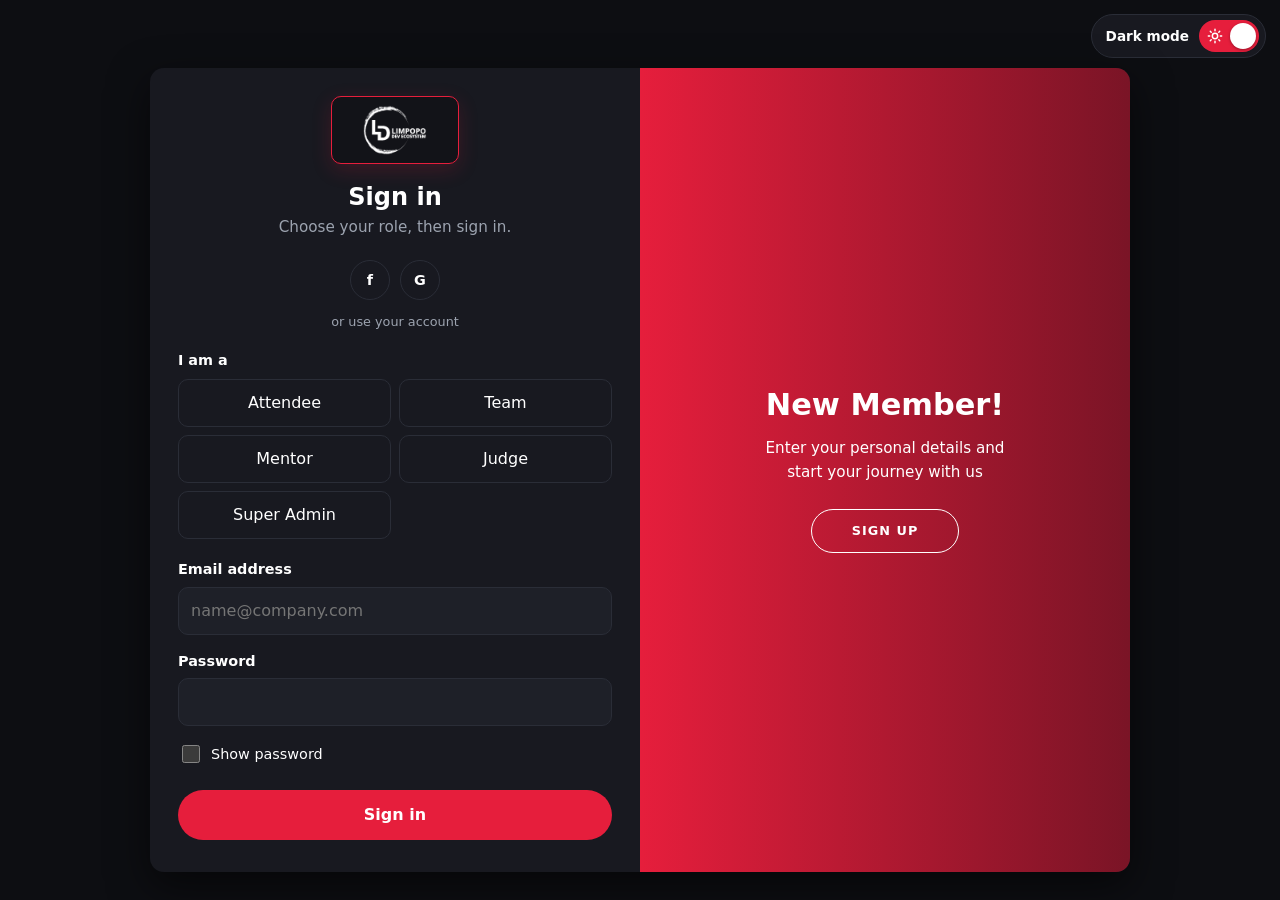
==== commit 7830ed40: "final change" ====
--- a/index.html
+++ b/index.html
@@ -36,7 +36,7 @@
   <span class="theme-text" id="theme-text" aria-hidden="true">Light mode</span>
   <span class="track" aria-hidden="true">
     <svg class="i-sun" viewBox="0 0 24 24" fill="none" stroke="currentColor" stroke-width="2.2" stroke-linecap="round" stroke-linejoin="round"><circle cx="12" cy="12" r="4"/><path d="M12 2v2M12 20v2M4.9 4.9l1.4 1.4M17.7 17.7l1.4 1.4M2 12h2M20 12h2M4.9 19.1l1.4-1.4M17.7 6.3l1.4-1.4"/></svg>
-    <svg class="-moon" viewBox="0 0 24 24" fill="none" stroke="currentColor" stroke-width="2.2" stroke-linecap="round" stroke-linejoin="round"><path d="M21 12.8A9 9 0 1 1 11.2 3a7 7 0 0 0 9.8 9.8z"/></svg>
+    <svg class="i-moon" viewBox="0 0 24 24" fill="none" stroke="currentColor" stroke-width="2.2" stroke-linecap="round" stroke-linejoin="round"><path d="M21 12.8A9 9 0 1 1 11.2 3a7 7 0 0 0 9.8 9.8z"/></svg>
     <span class="knob"></span>
   </span>
 </button>
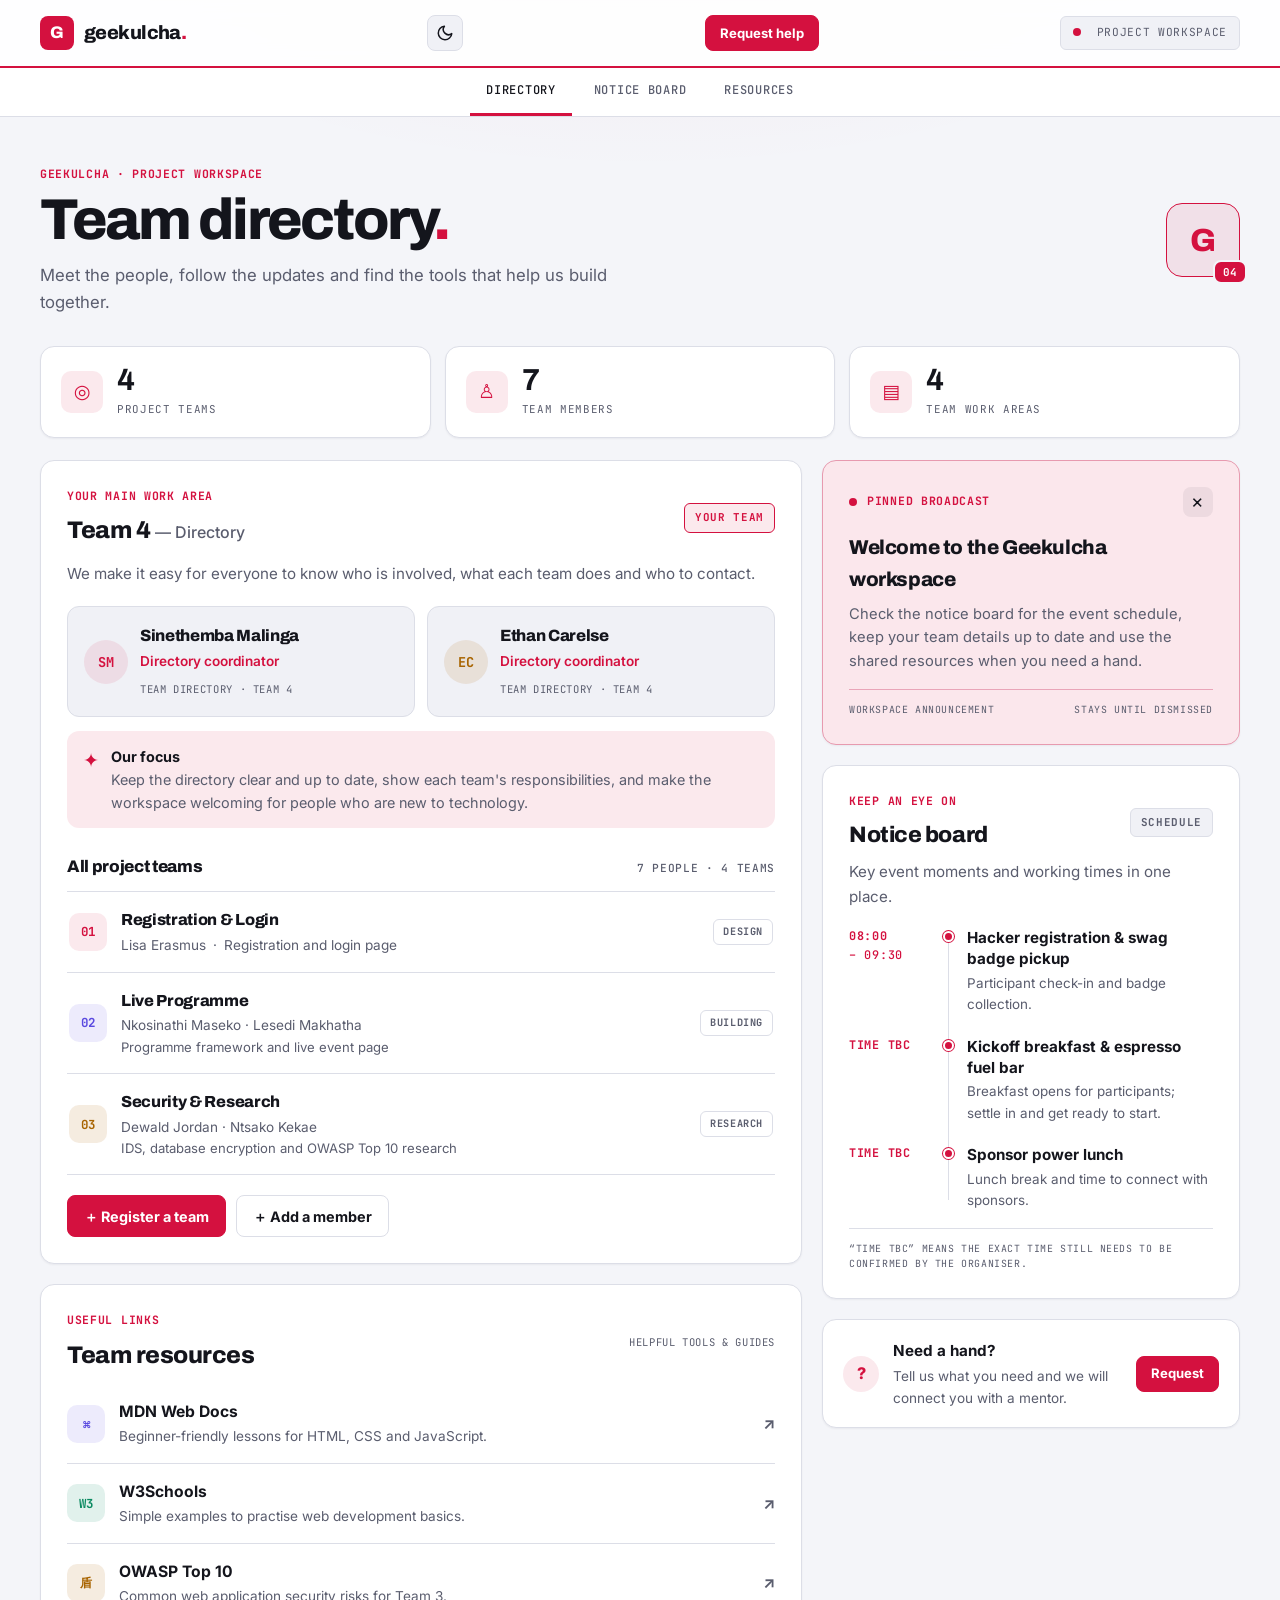
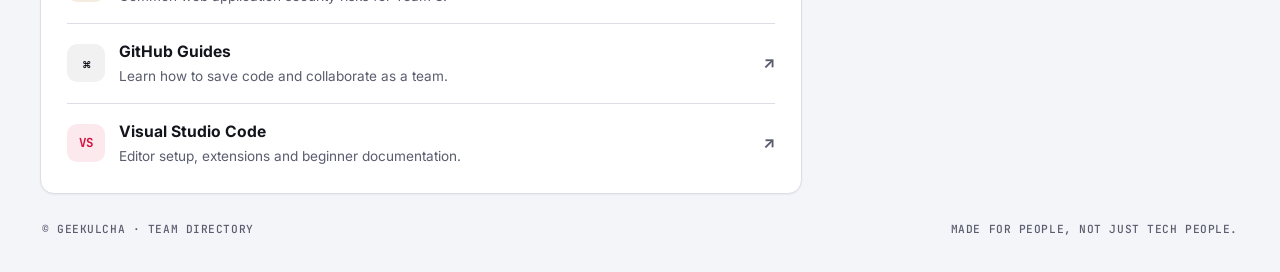
==== commit 79e08844: "Merge branch 'main' of https://github.com/HarleyNick/Event-Management" ====
--- a/index.html
+++ b/index.html
@@ -1,331 +1,213 @@
 <!DOCTYPE html>
 <html lang="en">
 <head>
-<meta charset="utf-8">
-<meta name="viewport" content="width=device-width, initial-scale=1">
-<title>Sign in or register</title>
-
-<!-- Edited by NkosinathiM-ship: login page theme and relative asset paths. -->
-<!-- Styles: all the CSS lives in css/login.css -->
-<link rel="stylesheet" href="css/login.css">
-
-<!-- Apply the saved theme, defaulting to the site's dark theme before paint. -->
-<script>
-  try{
-    document.documentElement.dataset.theme = localStorage.getItem('theme') || 'dark';
-  }catch(e){}
-</script>
+  <meta charset="UTF-8">
+  <meta name="viewport" content="width=device-width, initial-scale=1.0">
+  <meta name="description" content="Geekulcha team directory, team updates and project resources.">
+  <title>Geekulcha | Team Directory</title>
+  <!-- Fonts: Archivo (headings), Inter (text), JetBrains Mono (small labels). The page still works offline with system fonts. -->
+  <link rel="preconnect" href="https://fonts.googleapis.com">
+  <link rel="preconnect" href="https://fonts.gstatic.com" crossorigin>
+  <link href="https://fonts.googleapis.com/css2?family=Archivo:wght@800&family=Inter:wght@400;500;600;700&family=JetBrains+Mono:wght@500;700&display=swap" rel="stylesheet">
+  <!-- Light/dark mode: runs before the page paints so there is no flash of the wrong theme.
+       Uses the visitor's saved choice, otherwise their device setting. app.js handles the toggle button. -->
+  <script>
+    (function () {
+      var theme;
+      try { theme = localStorage.getItem("geekulchaTheme"); } catch (e) {}
+      if (theme !== "light" && theme !== "dark") {
+        theme = window.matchMedia && window.matchMedia("(prefers-color-scheme: light)").matches ? "light" : "dark";
+      }
+      document.documentElement.setAttribute("data-theme", theme);
+    })();
+  </script>
+  <meta name="theme-color" content="#0d0e12">
+  <link rel="stylesheet" href="styles.css">
 </head>
-
-<!-- ==========================================================================
-     LOGIN / REGISTRATION PAGE
-
-     Page structure
-     1. Overlay panel ... slides left/right to switch between "Sign in" and "New member"
-     2. Auth view ....... role picker + sign-in / registration form
-     3. PIN view ........ authenticator code (6 digits)
-     4. Done view ....... success screen after the PIN is verified
-
-     Only one view is visible at a time. JavaScript switches between them
-     using the "hidden" attribute.
-     ========================================================================== -->
 <body>
-
-<!-- LIGHT / DARK SWITCH (top right): click to slide between light and dark -->
-<button class="theme-toggle" id="theme-toggle" type="button" role="switch" aria-checked="false" aria-label="Dark mode">
-  <span class="theme-text" id="theme-text" aria-hidden="true">Light mode</span>
-  <span class="track" aria-hidden="true">
-    <svg class="i-sun" viewBox="0 0 24 24" fill="none" stroke="currentColor" stroke-width="2.2" stroke-linecap="round" stroke-linejoin="round"><circle cx="12" cy="12" r="4"/><path d="M12 2v2M12 20v2M4.9 4.9l1.4 1.4M17.7 17.7l1.4 1.4M2 12h2M20 12h2M4.9 19.1l1.4-1.4M17.7 6.3l1.4-1.4"/></svg>
-    <svg class="i-moon" viewBox="0 0 24 24" fill="none" stroke="currentColor" stroke-width="2.2" stroke-linecap="round" stroke-linejoin="round"><path d="M21 12.8A9 9 0 1 1 11.2 3a7 7 0 0 0 9.8 9.8z"/></svg>
-    <span class="knob"></span>
-  </span>
-</button>
-
-<main class="panel" id="panel" data-mode="login">
-
-  <div class="body">
-
-    <!-- ====================================================================
-         2. AUTH VIEW
-         Shown first. Used for both signing in and registering.
-         ==================================================================== -->
-    <section id="view-auth">
-      <!-- Edited by NkosinathiM-ship: Limpopo Dev Ecosystem login branding. -->
-      <img class="brand-logo" src="assets/logo-white.png" alt="Limpopo Dev Ecosystem">
-      <!-- Heading and subtitle change depending on the active tab -->
-      <h1 id="title">Welcome back</h1>
-      <p class="sub" id="subtitle">Choose your role, then sign in.</p>
-
-      <!-- PROGRESS (registration only): which of the 3 steps you are on -->
-      <ol class="steps reg" id="steps" hidden aria-label="Registration progress">
-        <li data-n="1"><b>1</b><span>About you</span></li>
-        <li data-n="2"><b>2</b><span>Your work</span></li>
-        <li data-n="3"><b>3</b><span>Finish</span></li>
-      </ol>
-
-      <!-- Social sign-in buttons (not connected yet: see js/login.js) -->
-      <div class="social" data-step="1" role="group" aria-label="Sign in with a social account">
-        <button class="soc" type="button" data-provider="Facebook" aria-label="Continue with Facebook">f</button>
-        <button class="soc" type="button" data-provider="Google" aria-label="Continue with Google">G</button>
+  <!-- The top navigation stays short so first-time users can find their way around. -->
+  <header class="topbar">
+    <a class="brand" href="#home" aria-label="Geekulcha directory home">
+      <span class="brand-mark">G</span><span>geekulcha<span class="dot">.</span></span>
+    </a>
+    <!-- Light/dark mode switch. app.js keeps the label and icon in step with the current theme. -->
+    <button class="theme-toggle" id="theme-toggle" type="button" aria-label="Switch to light mode" title="Switch to light mode">
+      <svg class="icon-sun" viewBox="0 0 24 24" aria-hidden="true"><circle cx="12" cy="12" r="4"/><path d="M12 2v2M12 20v2M4.93 4.93l1.41 1.41M17.66 17.66l1.41 1.41M2 12h2M20 12h2M4.93 19.07l1.41-1.41M17.66 6.34l1.41-1.41"/></svg>
+      <svg class="icon-moon" viewBox="0 0 24 24" aria-hidden="true"><path d="M21 12.8A9 9 0 1 1 11.2 3a7 7 0 0 0 9.8 9.8z"/></svg>
+    </button>
+    <button class="button button-primary small" type="button" data-open-help>Request help</button>
+    <span class="workspace-tag"><span class="online-dot"></span> Project workspace</span>
+  </header>
+
+  <div class="navigation-bar">
+    <nav aria-label="Main navigation">
+      <a class="active" href="#directory">Directory</a>
+      <a href="#notice-board">Notice board</a>
+      <a href="#resources">Resources</a>
+    </nav>
+  </div>
+
+  <main id="home" class="page-wrap">
+    <!-- A short welcome gives context without overwhelming new visitors. -->
+    <section class="welcome">
+      <div>
+        <p class="eyebrow">GEEKULCHA · PROJECT WORKSPACE</p>
+        <h1>Team directory<span class="dot">.</span></h1>
+        <p class="subheading">Meet the people, follow the updates and find the tools that help us build together.</p>
       </div>
-      <p class="or" id="or-text" data-step="1">or use your account</p>
-
-      <!-- novalidate: JavaScript does the validation so we control the messages -->
-      <form id="form" novalidate>
-
-        <!-- Form-level error (e.g. "Email or password is incorrect") -->
-        <div class="form-err" id="form-err" role="alert"></div>
-
-        <!-- ROLE PICKER (shown for both sign in and register) -->
-        <fieldset data-step="1">
-          <legend>I am a</legend>
-          <div class="roles">
-            <label class="role"><input type="radio" name="role" value="Attendee"><span>Attendee</span></label>
-            <label class="role"><input type="radio" name="role" value="Team"><span>Team</span></label>
-            <label class="role"><input type="radio" name="role" value="Mentor"><span>Mentor</span></label>
-            <label class="role"><input type="radio" name="role" value="Judge"><span>Judge</span></label>
-            <!-- Edited by NkosinathiM-ship: Super Admin role option. -->
-            <label class="role"><input type="radio" name="role" value="Super Admin"><span>Super Admin</span></label>
-          </div>
-          <p class="err" id="e-role"></p>
-        </fieldset>
-
-        <!-- NOTE: elements with class "reg" are REGISTRATION-ONLY.
-             They start hidden and are shown when "New member" is selected. -->
-
-        <!-- PROFILE PHOTO (registration only) -->
-        <div class="field reg" data-step="1" hidden>
-          <p class="lbl" id="photo-label">Profile photo</p>
-          <div class="photo-row">
-            <div class="avatar" id="avatar" aria-hidden="true">
-              <svg width="32" height="32" viewBox="0 0 24 24" fill="none" stroke="currentColor" stroke-width="1.8" stroke-linecap="round" stroke-linejoin="round"><circle cx="12" cy="8" r="4"/><path d="M4 21c0-4.4 3.6-7 8-7s8 2.6 8 7"/></svg>
-            </div>
-            <div>
-              <!-- Real file input is visually hidden; the label next to it acts as the button -->
-              <input class="sr" type="file" id="photo" accept="image/png,image/jpeg,image/webp" aria-labelledby="photo-label">
-              <label class="btn-outline" for="photo" id="photo-btn">Choose photo</label>
-              <button class="link" type="button" id="photo-remove" hidden>Remove</button>
-              <p class="hint">JPG, PNG or WebP, up to 2 MB.</p>
-            </div>
-          </div>
-          <p class="err" id="e-photo"></p>
-        </div>
-
-        <!-- Full name (registration only) -->
-        <div class="field reg" data-step="1" hidden>
-          <label class="l" for="fullname">Full Name</label>
-          <input class="t" id="fullname" autocomplete="name">
-          <p class="err" id="e-fullname"></p>
-        </div>
-
-        <!-- Email (sign in and register) -->
-        <div class="field" data-step="1">
-          <label class="l" for="email">Email address</label>
-          <input class="t" id="email" type="email" autocomplete="email" placeholder="name@company.com">
-          <p class="err" id="e-email"></p>
-        </div>
-
-        <!-- TEAM NAME (registration only, and only when the role is "Team").
-             Not a "reg" element: JavaScript shows or hides it when a role is picked. -->
-        <div class="field" id="team-field" data-step="2" hidden>
-          <label class="l" for="team">Team name (Optional or New Team)</label>
-          <input class="t" id="team" autocomplete="off" placeholder="e.g. Phoenix">
-          <p class="err" id="e-team"></p>
-        </div>
-
-        <!-- Job title + Organisation, side by side (registration only) -->
-        <div class="row reg" data-step="2" hidden>
-          <div class="field">
-            <label class="l" for="job">Job title</label>
-            <input class="t" id="job" autocomplete="organization-title" placeholder="Product designer">
-            <p class="err" id="e-job"></p>
-          </div>
-          <div class="field">
-            <label class="l" for="org">Organisation</label>
-            <input class="t" id="org" autocomplete="organization" placeholder="Your company or group">
-            <p class="err" id="e-org"></p>
-          </div>
-        </div>
-
-        <!-- Description (registration only), limited to 300 characters -->
-        <div class="field reg" data-step="2" hidden>
-          <label class="l" for="about">Bio & Background</label>
-          <textarea id="about" maxlength="300" placeholder="A short description of what you do and what you're working on"></textarea>
-          <p class="err" id="e-about"></p>
-        </div>
-
-        <!-- SKILLS & TECH STACK (registration only).
-             Type a skill and press Enter / Add, or tap a suggestion. -->
-        <div class="field reg" data-step="2" hidden>
-          <label class="l" for="skill-input">Skills &amp; tech stack</label>
-          <div class="skill-add">
-            <input class="t" id="skill-input" autocomplete="off" maxlength="30" placeholder="Type a skill, e.g. Python">
-            <button class="btn-outline" type="button" id="skill-add">Add</button>
-          </div>
-          <div class="chips picked" id="skill-list" aria-live="polite"></div>
-          <p class="hint">Tap a suggestion or type your own. Up to 15.</p>
-          <div class="chips suggest" id="skill-suggest"></div>
-          <input type="hidden" id="skills">
-          <p class="err" id="e-skills"></p>
-        </div>
-
-        <!-- SOCIAL LINKS (registration only, all optional) -->
-        <fieldset class="reg" data-step="3" hidden>
-          <legend>Social links (optional)</legend>
-          <div class="row">
-            <div class="field">
-              <label class="l" for="linkedin">LinkedIn</label>
-              <input class="t" id="linkedin" inputmode="url" autocomplete="off" placeholder="linkedin.com/in/yourname">
-              <p class="err" id="e-linkedin"></p>
-            </div>
-            <div class="field">
-              <label class="l" for="facebook">Facebook</label>
-              <input class="t" id="facebook" inputmode="url" autocomplete="off" placeholder="facebook.com/yourname">
-              <p class="err" id="e-facebook"></p>
-            </div>
-          </div>
-          <div class="row">
-            <div class="field">
-              <label class="l" for="github">GitHub</label>
-              <input class="t" id="github" inputmode="url" autocomplete="off" placeholder="github.com/yourname">
-              <p class="err" id="e-github"></p>
-            </div>
-            <div class="field">
-              <label class="l" for="website">Website / portfolio</label>
-              <input class="t" id="website" inputmode="url" autocomplete="off" placeholder="yourname.com">
-              <p class="err" id="e-website"></p>
-            </div>
-          </div>
-        </fieldset>
-
-        <!-- PASSWORD ROW: Password and Repeat password sit next to each other.
-             On the Sign in tab "Repeat password" is hidden, so Password fills the row. -->
-        <div class="row-pw" data-step="3">
-
-          <!-- Password (sign in and register).
-               JavaScript switches autocomplete between current-password and new-password. -->
-          <div class="field">
-            <label class="l" for="pw">Password</label>
-            <input class="t" id="pw" type="password" autocomplete="current-password">
-            <p class="err" id="e-pw"></p>
-          </div>
-
-          <!-- Repeat password (registration only) -->
-          <div class="field reg" hidden>
-            <label class="l" for="pw2">Repeat password</label>
-            <input class="t" id="pw2" type="password" autocomplete="new-password">
-            <p class="err" id="e-pw2"></p>
-          </div>
-        </div>
-
-        <!-- Shows or hides the password in both password fields -->
-        <label class="check" data-step="3"><input type="checkbox" id="show"> Show password</label>
-
-        <!-- Button text changes: "Sign in" or "Create account" -->
-        <!-- Sign in: just the Sign in button.
-             Create account: Back / Next on steps 1-2, Back / Create account on step 3. -->
-        <div class="step-nav">
-          <button class="btn-outline" type="button" id="prev" hidden>Back</button>
-          <button class="btn" type="button" id="next" hidden>Next</button>
-          <button class="btn" id="submit" type="submit">Sign in</button>
-        </div>
-
-        <!-- Shown on small screens only (the sliding panel is hidden there) -->
-        <p class="switch-mobile"><span id="switch-q">New here?</span> <button class="link" type="button" id="switch-btn">Create account</button></p>
-      </form>
+      <div class="welcome-mark" aria-hidden="true"><span>G</span><i>04</i></div>
     </section>
 
-
-    <!-- ====================================================================
-         3. PIN VIEW
-         Shown after a successful sign in or registration.
-         The user types the 6-digit code from their authenticator app.
-         ==================================================================== -->
-    <section id="view-pin" hidden>
-      <h1>Enter your authenticator code</h1>
-
-      <!-- Confirmation message, filled in by JavaScript -->
-      <p class="notice" id="pin-notice"></p>
-      <p class="sub">Open your authenticator app and type the 6-digit code it shows.</p>
-
-      <!-- DEMO ONLY: delete this block once you have a real backend -->
-      <div class="demo">Demo mode: any real check must happen on your server. For now, use <strong>123456</strong>.</div>
-
-      <!-- Six single-digit boxes. The first one allows autofill of one-time codes. -->
-      <div class="pin" id="pin" role="group" aria-label="6-digit code">
-        <input inputmode="numeric" maxlength="1" autocomplete="one-time-code" aria-label="Digit 1">
-        <input inputmode="numeric" maxlength="1" aria-label="Digit 2">
-        <input inputmode="numeric" maxlength="1" aria-label="Digit 3">
-        <input inputmode="numeric" maxlength="1" aria-label="Digit 4">
-        <input inputmode="numeric" maxlength="1" aria-label="Digit 5">
-        <input inputmode="numeric" maxlength="1" aria-label="Digit 6">
+    <!-- Quick counts give visitors an immediate overview of the workspace. -->
+    <section class="stats" aria-label="Workspace overview">
+      <article class="stat-card"><span class="stat-icon">◎</span><div><strong id="team-total">4</strong><small>Project teams</small></div></article>
+      <article class="stat-card"><span class="stat-icon">♙</span><div><strong id="member-total">7</strong><small>Team members</small></div></article>
+      <article class="stat-card"><span class="stat-icon">▤</span><div><strong>4</strong><small>Team work areas</small></div></article>
+    </section>
+
+    <div class="main-grid">
+      <div class="primary-column">
+        <!-- Team 4 is highlighted because it owns this directory page. -->
+        <section class="panel directory-panel" id="directory">
+          <div class="section-heading">
+            <div><p class="eyebrow">YOUR MAIN WORK AREA</p><h2>Team 4 <span>— Directory</span></h2></div>
+            <span class="pill green-pill">Your team</span>
+          </div>
+          <p class="section-intro">We make it easy for everyone to know who is involved, what each team does and who to contact.</p>
+          <div class="featured-members">
+            <article class="person-card">
+              <div class="avatar avatar-green">SM</div>
+              <div class="person-info"><h3>Sinethemba Malinga</h3><p>Directory coordinator</p><span class="person-detail">Team directory · Team 4</span></div>
+            </article>
+            <article class="person-card">
+              <div class="avatar avatar-sand">EC</div>
+              <div class="person-info"><h3>Ethan Carelse</h3><p>Directory coordinator</p><span class="person-detail">Team directory · Team 4</span></div>
+            </article>
+          </div>
+          <div class="responsibility-box"><span class="responsibility-icon">✦</span><p><strong>Our focus</strong><br>Keep the directory clear and up to date, show each team's responsibilities, and make the workspace welcoming for people who are new to technology.</p></div>
+          <div class="section-subheading"><h3>All project teams</h3><span id="all-member-label">7 people · 4 teams</span></div>
+          <div class="other-teams" id="other-teams">
+            <article class="team-row"><span class="team-badge badge-one">01</span><div><h4>Registration &amp; Login</h4><p>Lisa Erasmus <span>·</span> Registration and login page</p></div><span class="team-status">Design</span></article>
+            <article class="team-row"><span class="team-badge badge-two">02</span><div><h4>Live Programme</h4><p>Nkosinathi Maseko · Lesedi Makhatha</p><small>Programme framework and live event page</small></div><span class="team-status">Building</span></article>
+            <article class="team-row"><span class="team-badge badge-three">03</span><div><h4>Security &amp; Research</h4><p>Dewald Jordan · Ntsako Kekae</p><small>IDS, database encryption and OWASP Top 10 research</small></div><span class="team-status">Research</span></article>
+          </div>
+          <div class="action-row">
+            <button class="button button-primary" id="open-team-form">＋ Register a team</button>
+            <button class="button button-secondary" id="open-member-form">＋ Add a member</button>
+          </div>
+        </section>
+
+        <!-- Resource links are grouped by purpose and use plain descriptions. -->
+        <section class="panel resources-panel" id="resources">
+          <div class="section-heading"><div><p class="eyebrow">USEFUL LINKS</p><h2>Team resources</h2></div><span class="quiet-label">Helpful tools &amp; guides</span></div>
+          <div class="resource-list">
+            <a class="resource-item" href="https://developer.mozilla.org/en-US/docs/Learn" target="_blank" rel="noopener"><span class="resource-icon blue">⌘</span><span><strong>MDN Web Docs</strong><small>Beginner-friendly lessons for HTML, CSS and JavaScript.</small></span><b>↗</b></a>
+            <a class="resource-item" href="https://www.w3schools.com/" target="_blank" rel="noopener"><span class="resource-icon green">W3</span><span><strong>W3Schools</strong><small>Simple examples to practise web development basics.</small></span><b>↗</b></a>
+            <a class="resource-item" href="https://owasp.org/www-project-top-ten/" target="_blank" rel="noopener"><span class="resource-icon orange">盾</span><span><strong>OWASP Top 10</strong><small>Common web application security risks for Team 3.</small></span><b>↗</b></a>
+            <a class="resource-item" href="https://docs.github.com/en/get-started" target="_blank" rel="noopener"><span class="resource-icon dark">⌘</span><span><strong>GitHub Guides</strong><small>Learn how to save code and collaborate as a team.</small></span><b>↗</b></a>
+            <a class="resource-item" href="https://code.visualstudio.com/docs" target="_blank" rel="noopener"><span class="resource-icon violet">VS</span><span><strong>Visual Studio Code</strong><small>Editor setup, extensions and beginner documentation.</small></span><b>↗</b></a>
+          </div>
+        </section>
       </div>
 
-      <!-- PIN error message (e.g. "That code isn't right. 2 attempts left.") -->
-      <p class="err" id="e-pin" role="alert" style="margin-bottom:14px"></p>
-
-      <button class="btn" id="verify" type="button">Verify code</button>
-      <div class="center"><button class="link" id="back" type="button">Back</button></div>
-    </section>
-
-
-    <!-- ====================================================================
-         4. DONE VIEW
-         Success screen. Name, email, title, organisation and role are
-         filled in by JavaScript.
-         ==================================================================== -->
-    <section id="view-done" class="center" hidden>
-
-      <!-- Green tick icon -->
-      <div class="tick" aria-hidden="true">
-        <svg width="28" height="28" viewBox="0 0 24 24" fill="none" stroke="currentColor" stroke-width="2.5" stroke-linecap="round" stroke-linejoin="round"><path d="M5 12.5l4.5 4.5L19 7.5"/></svg>
-      </div>
-
-      <h1 id="done-title">You're in</h1>
-      <p class="sub" id="done-sub"></p>
-
-      <!-- PROFILE CARD: name, job title and organisation.
-           JavaScript fills it in and hides it if there is nothing to show. -->
-      <div class="profile" id="profile" hidden>
-        <div class="phead">
-          <div class="avatar big" id="done-avatar" hidden></div>
-          <p class="pname" id="done-name"></p>
-        </div>
-        <p class="plabel">Professional title / Organisation</p>
-        <p class="ptitle" id="done-job"></p>
-        <p class="porg" id="done-org"></p>
-        <ul class="plinks" id="done-links"></ul>
-        <div class="chips picked" id="done-skills"></div>
-      </div>
-
-      <span class="badge" id="done-role"></span>
-
-      <div style="margin-top:24px"><button class="btn" id="signout" type="button">Sign out</button></div>
-    </section>
-
-  </div><!-- /.body -->
-
-  <!-- ======================================================================
-       OVERLAY PANEL (the coloured side)
-       Sits on the right while signing in and slides to the left when
-       registering. JavaScript shows one of the two messages (hidden attribute).
-       ====================================================================== -->
-  <aside class="overlay" id="overlay">
-    <div id="ov-login">
-      <h2>New Member!</h2>
-      <p>Enter your personal details and start your journey with us</p>
-      <button class="ghost" type="button" id="go-register">Sign up</button>
+      <aside class="side-column">
+        <!-- The broadcast remains visible until a user dismisses it. -->
+        <section class="panel broadcast-panel" id="broadcast-panel">
+          <div class="broadcast-heading"><span class="live-indicator"></span><p class="eyebrow">PINNED BROADCAST</p><button class="icon-button" id="dismiss-broadcast" aria-label="Dismiss broadcast" title="Dismiss broadcast">×</button></div>
+          <h2>Welcome to the Geekulcha workspace</h2>
+          <p>Check the notice board for the event schedule, keep your team details up to date and use the shared resources when you need a hand.</p>
+          <div class="broadcast-footer"><span>Workspace announcement</span><span>Stays until dismissed</span></div>
+        </section>
+
+        <!-- Times supplied by the organiser are shown exactly; unconfirmed slots are labelled. -->
+        <section class="panel notice-panel" id="notice-board">
+          <div class="section-heading"><div><p class="eyebrow">KEEP AN EYE ON</p><h2>Notice board</h2></div><span class="pill">Schedule</span></div>
+          <p class="notice-intro">Key event moments and working times in one place.</p>
+          <div class="schedule">
+            <article class="schedule-item">
+              <div class="time">08:00 <span>– 09:30</span></div>
+              <div class="timeline-dot"></div>
+              <div class="schedule-copy"><strong>Hacker registration &amp; swag badge pickup</strong><small>Participant check-in and badge collection.</small></div>
+            </article>
+            <article class="schedule-item">
+              <div class="time">Time TBC</div>
+              <div class="timeline-dot"></div>
+              <div class="schedule-copy"><strong>Kickoff breakfast &amp; espresso fuel bar</strong><small>Breakfast opens for participants; settle in and get ready to start.</small></div>
+            </article>
+            <article class="schedule-item">
+              <div class="time">Time TBC</div>
+              <div class="timeline-dot"></div>
+              <div class="schedule-copy"><strong>Sponsor power lunch</strong><small>Lunch break and time to connect with sponsors.</small></div>
+            </article>
+          </div>
+          <p class="schedule-footnote">“Time TBC” means the exact time still needs to be confirmed by the organiser.</p>
+        </section>
+
+        <!-- Contestants who are stuck can ask for a mentor from here, the top bar, or the Request help button. -->
+        <section class="panel quick-help">
+          <div class="help-icon">?</div>
+          <div class="help-copy"><strong>Need a hand?</strong><p>Tell us what you need and we will connect you with a mentor.</p></div>
+          <button class="button button-primary small" type="button" data-open-help>Request</button>
+        </section>
+      </aside>
     </div>
-    <div id="ov-register" hidden>
-      <h2>Welcome Back!</h2>
-      <p>To keep connected with us please login with your personal info</p>
-      <button class="ghost" type="button" id="go-login">Sign in</button>
+
+    <footer class="footer"><span>© Geekulcha · Team Directory</span><span>Made for people, not just tech people.</span></footer>
+  </main>
+
+  <!-- Simple dialogs collect team/member details. This demo stores them in this browser only. -->
+  <dialog id="team-dialog" class="form-dialog">
+    <form id="team-form" method="dialog">
+      <div class="dialog-heading"><div><p class="eyebrow">WORKSPACE DIRECTORY</p><h2>Register a team</h2></div><button type="button" class="icon-button close-dialog" aria-label="Close">×</button></div>
+      <label>Team name<input name="teamName" required placeholder="e.g. Design team"></label>
+      <label>Team number<input name="teamNumber" required type="number" min="1" max="99" placeholder="e.g. 5"></label>
+      <label>Team responsibility<textarea name="teamRole" required rows="3" placeholder="What will this team work on?"></textarea></label>
+      <div class="dialog-actions"><button type="button" class="button button-secondary close-dialog">Cancel</button><button class="button button-primary" type="submit">Save team</button></div>
+      <p class="form-note">Demo only: the new team is saved in this browser, not on a shared server.</p>
+    </form>
+  </dialog>
+
+  <dialog id="member-dialog" class="form-dialog">
+    <form id="member-form" method="dialog">
+      <div class="dialog-heading"><div><p class="eyebrow">WORKSPACE DIRECTORY</p><h2>Add a member</h2></div><button type="button" class="icon-button close-dialog" aria-label="Close">×</button></div>
+      <label>Full name<input name="memberName" required placeholder="Enter their full name"></label>
+      <label>Team<select name="memberTeam" required><option value="">Choose a team</option><option>Team 1</option><option>Team 2</option><option>Team 3</option><option>Team 4</option></select></label>
+      <label>Role<input name="memberRole" required placeholder="e.g. Front-end developer"></label>
+      <div class="dialog-actions"><button type="button" class="button button-secondary close-dialog">Cancel</button><button class="button button-primary" type="submit">Add member</button></div>
+      <p class="form-note">Demo only: the new member is saved in this browser, not on a shared server.</p>
+    </form>
+  </dialog>
+
+  <!-- POP-UP 1: the contestant says what type of help they need. -->
+  <dialog id="help-dialog" class="form-dialog" aria-labelledby="help-title">
+    <form id="help-form" method="dialog" novalidate>
+      <div class="dialog-heading"><div><p class="eyebrow">NEED HELP?</p><h2 id="help-title">Request help</h2></div><button type="button" class="icon-button close-dialog" aria-label="Close">×</button></div>
+      <label>Your name<input name="who" autocomplete="name" placeholder="e.g. Thabo Mokoena"></label>
+      <fieldset>
+        <legend>What type of help do you need?</legend>
+        <div class="help-options" id="help-options"></div>
+      </fieldset>
+      <label>What is happening? (optional)<textarea name="details" rows="3" placeholder="A short description helps the mentor prepare."></textarea></label>
+      <p class="form-error" id="help-error" role="alert"></p>
+      <div class="dialog-actions"><button type="button" class="button button-secondary close-dialog">Cancel</button><button class="button button-primary" type="submit">Find a mentor</button></div>
+    </form>
+  </dialog>
+
+  <!-- POP-UP 2: shows the mentor matched to that type of help. -->
+  <dialog id="mentor-dialog" class="form-dialog" aria-labelledby="mentor-title">
+    <div class="dialog-body">
+      <div class="dialog-heading"><div><p class="eyebrow">MENTOR MATCHED</p><h2 id="mentor-title">A mentor can help you</h2></div><button type="button" class="icon-button close-dialog" aria-label="Close">×</button></div>
+      <article class="person-card">
+        <div class="avatar avatar-green" id="mentor-avatar"></div>
+        <div class="person-info"><h3 id="mentor-name"></h3><p id="mentor-role"></p></div>
+      </article>
+      <p class="mentor-summary" id="mentor-summary"></p>
+      <p class="mentor-hint">Press the button to send your request to the mentor by email.</p>
+      <div class="dialog-actions"><button type="button" class="button button-secondary close-dialog">Close</button><a class="button button-primary" id="mentor-mail" href="#">Email mentor</a></div>
     </div>
-  </aside>
-</main>
-
-<!-- JavaScript: all the page logic lives in js/login.js.
-     It is loaded at the end of the body so the HTML above exists first. -->
-<script src="js/login.js"></script>
+  </dialog>
+
+  <div class="toast" id="toast" role="status" aria-live="polite"></div>
+  <script src="app.js"></script>
 </body>
-</html>+</html>
--- a/styles.css
+++ b/styles.css
@@ -0,0 +1,314 @@
+/* Geekulcha Directory Hub: red accent with light and dark themes.
+   Every colour is a variable below, so the whole look can be changed in one place.
+   Dark is the base theme (:root). The light theme overrides the same variables under
+   :root[data-theme="light"]. The theme is set on <html> by the script in index.html
+   and by the toggle button in app.js.
+   (Some class names still say "green" from the first version; they are red now.) */
+
+/* ========== 1. COLOURS AND FONTS ========== */
+:root {
+  --bg: #0d0e12;
+  --panel: #13141a;
+  --panel2: #191a22;
+  --line: #262833;
+  --text: #f1f2f6;
+  --soft: #9496a6;
+  --red: #f0184f;
+  --red-dark: #c40f3e;
+  --red-soft: rgba(240, 24, 79, 0.12);
+  --violet: #7c6dff;
+  --ok: #2fd49c;
+  --amber: #f5b942;
+  --violet-soft: rgba(124, 109, 255, 0.14);
+  --ok-soft: rgba(47, 212, 156, 0.14);
+  --amber-soft: rgba(245, 185, 66, 0.14);
+  --overlay: rgba(255, 255, 255, 0.07);
+  --overlay-hover: rgba(255, 255, 255, 0.14);
+  --topbar-bg: rgba(8, 9, 12, 0.92);
+  --glow: rgba(240, 24, 79, 0.12);
+  --panel-shadow: none;
+  --dialog-shadow: 0 30px 90px rgba(0, 0, 0, 0.7);
+  --backdrop: rgba(0, 0, 0, 0.72);
+  --head: Archivo, Inter, system-ui, sans-serif;
+  --mono: "JetBrains Mono", ui-monospace, "Cascadia Mono", Consolas, monospace;
+  color-scheme: dark;
+}
+
+/* Light theme: same variables, lighter values. Text and accent colours are darkened
+   so they stay easy to read on white panels. */
+:root[data-theme="light"] {
+  --bg: #f4f5f9;
+  --panel: #ffffff;
+  --panel2: #f0f1f6;
+  --line: #dcdee7;
+  --text: #14151c;
+  --soft: #5a5d6e;
+  --red: #d4113f;
+  --red-dark: #b00d33;
+  --red-soft: rgba(212, 17, 63, 0.09);
+  --violet: #5a4ae0;
+  --ok: #0b8a61;
+  --amber: #a86400;
+  --violet-soft: rgba(90, 74, 224, 0.11);
+  --ok-soft: rgba(11, 138, 97, 0.12);
+  --amber-soft: rgba(168, 100, 0, 0.12);
+  --overlay: rgba(20, 21, 28, 0.06);
+  --overlay-hover: rgba(20, 21, 28, 0.12);
+  --topbar-bg: rgba(255, 255, 255, 0.9);
+  --glow: rgba(212, 17, 63, 0.07);
+  --panel-shadow: 0 1px 2px rgba(20, 21, 40, 0.05);
+  --dialog-shadow: 0 30px 80px rgba(20, 21, 40, 0.28);
+  --backdrop: rgba(20, 21, 30, 0.5);
+  color-scheme: light;
+}
+
+/* ========== 2. BASE ========== */
+* { box-sizing: border-box; }
+html { scroll-behavior: smooth; scroll-padding-top: 90px; }
+body {
+  margin: 0; color: var(--text); line-height: 1.6; font-size: 16px;
+  font-family: Inter, ui-sans-serif, system-ui, -apple-system, "Segoe UI", sans-serif;
+  background: radial-gradient(42rem 20rem at 50% -8%, var(--glow), transparent), var(--bg);
+}
+a { color: inherit; text-decoration: none; }
+button, input, select, textarea { font: inherit; }
+h1, h2, h3, h4 { font-family: var(--head); font-weight: 800; letter-spacing: -0.02em; }
+:focus-visible { outline: 2px solid var(--red); outline-offset: 2px; }
+.dot { color: var(--red); }
+
+/* Small uppercase labels in the monospace font */
+.eyebrow, .pill, .team-status, .workspace-tag, .quiet-label, .time, .form-note, .broadcast-footer, .stat-card small, .schedule-footnote, .person-detail {
+  font-family: var(--mono); text-transform: uppercase; letter-spacing: 0.06em;
+}
+.eyebrow { margin: 0 0 8px; color: var(--red); font-size: 0.72rem; font-weight: 700; }
+
+/* ========== 3. TOP BAR ========== */
+.topbar {
+  position: sticky; top: 0; z-index: 20; height: 68px; display: flex; align-items: center; justify-content: space-between; gap: 24px;
+  padding: 0 max(24px, calc((100% - 1200px) / 2));
+  background: var(--topbar-bg); backdrop-filter: blur(10px); border-bottom: 2px solid var(--red);
+}
+.brand { display: flex; align-items: center; gap: 10px; font-family: var(--head); font-size: 1.2rem; font-weight: 800; letter-spacing: -0.03em; }
+.brand-mark { display: grid; place-items: center; width: 34px; height: 34px; border-radius: 8px; background: var(--red); color: #fff; font-size: 1.05rem; }
+.navigation-bar {
+  position: relative; z-index: 10; display: flex; justify-content: center;
+  padding: 0 max(24px, calc((100% - 1200px) / 2));
+  background: var(--panel); border-bottom: 1px solid var(--line);
+}
+.navigation-bar nav { display: flex; justify-content: center; gap: 6px; min-height: 48px; align-items: center; }
+.navigation-bar nav a {
+  height: 48px; display: flex; align-items: center; padding: 0 16px; color: var(--soft);
+  font-family: var(--mono); font-size: 0.75rem; font-weight: 500; letter-spacing: 0.06em; text-transform: uppercase;
+  border-bottom: 3px solid transparent; transition: color 0.15s;
+}
+.navigation-bar nav a:hover { color: var(--text); }
+.navigation-bar nav a.active { color: var(--text); border-color: var(--red); }
+.workspace-tag { padding: 7px 12px; border: 1px solid var(--line); border-radius: 6px; background: var(--panel2); color: var(--soft); font-size: 0.7rem; }
+.online-dot { display: inline-block; width: 8px; height: 8px; margin-right: 8px; border-radius: 50%; background: var(--red); animation: pulse 2s infinite; }
+.theme-toggle {
+  flex: none; width: 36px; height: 36px; display: grid; place-items: center; padding: 0;
+  border: 1px solid var(--line); border-radius: 8px; background: var(--panel2); color: var(--text); cursor: pointer;
+  transition: border-color 0.15s, background 0.15s;
+}
+.theme-toggle:hover { border-color: var(--soft); }
+.theme-toggle svg { width: 18px; height: 18px; fill: none; stroke: currentColor; stroke-width: 2; stroke-linecap: round; stroke-linejoin: round; }
+/* Dark theme shows the sun (click for light); light theme shows the moon (click for dark). */
+.theme-toggle .icon-moon { display: none; }
+:root[data-theme="light"] .theme-toggle .icon-sun { display: none; }
+:root[data-theme="light"] .theme-toggle .icon-moon { display: block; }
+/* Added briefly by app.js while switching, so colours fade instead of snapping. */
+.theme-anim, .theme-anim *, .theme-anim *::before, .theme-anim *::after {
+  transition: background-color 0.25s, border-color 0.25s, color 0.25s, box-shadow 0.25s !important;
+}
+@keyframes pulse { 0% { box-shadow: 0 0 0 0 color-mix(in srgb, var(--red) 60%, transparent); } 70%, 100% { box-shadow: 0 0 0 8px transparent; } }
+
+/* ========== 4. WELCOME AND STATS ========== */
+.page-wrap { width: min(1200px, calc(100% - 48px)); margin: auto; }
+.welcome { display: flex; justify-content: space-between; align-items: center; gap: 20px; padding: 48px 0 30px; }
+.welcome h1 { margin: 0; font-size: clamp(2.2rem, 6vw, 3.6rem); line-height: 1.02; letter-spacing: -0.04em; }
+.subheading { margin: 12px 0 0; color: var(--soft); font-size: 1.05rem; max-width: 52ch; }
+.welcome-mark { position: relative; flex: none; width: 74px; height: 74px; display: grid; place-items: center; border: 1px solid var(--red); border-radius: 16px; background: var(--red-soft); color: var(--red); font-family: var(--head); font-size: 2rem; font-weight: 800; }
+.welcome-mark i { position: absolute; right: -8px; bottom: -8px; padding: 3px 8px; border: 2px solid var(--bg); border-radius: 8px; background: var(--red); color: #fff; font: 700 0.68rem var(--mono); font-style: normal; }
+
+.stats { display: grid; grid-template-columns: repeat(3, 1fr); gap: 14px; margin-bottom: 22px; }
+.stat-card { display: flex; align-items: center; gap: 14px; padding: 18px 20px; border: 1px solid var(--line); border-radius: 14px; background: var(--panel); box-shadow: var(--panel-shadow); }
+.stat-icon { width: 42px; height: 42px; display: grid; place-items: center; border-radius: 10px; background: var(--red-soft); color: var(--red); font-size: 1.2rem; }
+.stat-card strong, .stat-card small { display: block; }
+.stat-card strong { font-family: var(--head); font-size: 1.9rem; line-height: 1; }
+.stat-card small { margin-top: 6px; color: var(--soft); font-size: 0.68rem; }
+
+/* ========== 5. LAYOUT AND PANELS ========== */
+.main-grid { display: grid; grid-template-columns: minmax(0, 1.55fr) minmax(300px, 0.85fr); align-items: start; gap: 20px; }
+.primary-column, .side-column { display: grid; gap: 20px; }
+.panel { padding: 26px; border: 1px solid var(--line); border-radius: 14px; background: var(--panel); box-shadow: var(--panel-shadow); }
+.section-heading { display: flex; align-items: center; justify-content: space-between; gap: 12px; }
+.section-heading h2 { margin: 0; font-size: 1.5rem; }
+.section-heading h2 span { font-size: 1rem; color: var(--soft); font-weight: 500; font-family: Inter, sans-serif; letter-spacing: 0; }
+.section-heading .eyebrow { margin-bottom: 6px; }
+.pill { padding: 5px 10px; border: 1px solid var(--line); border-radius: 6px; background: var(--panel2); color: var(--soft); font-size: 0.68rem; font-weight: 700; white-space: nowrap; }
+.green-pill { border-color: var(--red); background: var(--red-soft); color: var(--red); }
+.section-intro, .notice-intro { margin: 12px 0 20px; color: var(--soft); font-size: 0.95rem; }
+
+/* ========== 6. DIRECTORY PANEL ========== */
+.featured-members { display: grid; grid-template-columns: 1fr 1fr; gap: 12px; }
+.person-card { display: flex; align-items: center; gap: 12px; padding: 16px; border: 1px solid var(--line); border-radius: 12px; background: var(--panel2); }
+.avatar { flex: 0 0 44px; width: 44px; height: 44px; display: grid; place-items: center; border-radius: 50%; font: 700 0.85rem var(--mono); }
+.avatar-green { background: var(--red-soft); color: var(--red); }
+.avatar-sand { background: var(--amber-soft); color: var(--amber); }
+.person-info h3 { margin: 0; font-size: 1.02rem; }
+.person-info p { margin: 2px 0; color: var(--red); font-size: 0.85rem; font-weight: 600; }
+.person-detail { color: var(--soft); font-size: 0.66rem; }
+.responsibility-box { display: flex; gap: 12px; align-items: flex-start; margin-top: 14px; padding: 14px 16px; border-radius: 12px; background: var(--red-soft); }
+.responsibility-icon { color: var(--red); font-size: 1.2rem; }
+.responsibility-box p { margin: 0; color: var(--soft); font-size: 0.9rem; }
+.responsibility-box strong { color: var(--text); }
+.section-subheading { display: flex; justify-content: space-between; align-items: center; margin: 26px 0 10px; }
+.section-subheading h3 { margin: 0; font-size: 1.05rem; }
+.section-subheading span { color: var(--soft); font: 500 0.7rem var(--mono); text-transform: uppercase; letter-spacing: 0.06em; }
+
+.other-teams { border-top: 1px solid var(--line); }
+.team-row { display: flex; align-items: center; gap: 14px; padding: 15px 2px; border-bottom: 1px solid var(--line); }
+.team-badge { flex: 0 0 38px; width: 38px; height: 38px; display: grid; place-items: center; border-radius: 10px; font: 700 0.78rem var(--mono); }
+.badge-one { background: var(--red-soft); color: var(--red); }
+.badge-two { background: var(--violet-soft); color: var(--violet); }
+.badge-three { background: var(--amber-soft); color: var(--amber); }
+.team-row div { flex: 1; min-width: 0; }
+.team-row h4 { margin: 0; font-size: 1rem; }
+.team-row p { margin: 2px 0 0; color: var(--soft); font-size: 0.85rem; }
+.team-row p span { padding: 0 3px; }
+.team-row small { display: block; color: var(--soft); font-size: 0.82rem; }
+.team-status { padding: 4px 9px; border: 1px solid var(--line); border-radius: 6px; color: var(--soft); font-size: 0.64rem; font-weight: 700; }
+
+.action-row { display: flex; flex-wrap: wrap; gap: 10px; margin-top: 20px; }
+
+/* ========== 7. BUTTONS ========== */
+.button { min-height: 42px; padding: 0 16px; border: 1px solid transparent; border-radius: 8px; font-size: 0.9rem; font-weight: 700; cursor: pointer; transition: background 0.15s, transform 0.15s, border-color 0.15s; }
+.button:active { transform: translateY(1px); }
+.button-primary { background: var(--red); border-color: var(--red); color: #fff; }
+.button-primary:hover { background: var(--red-dark); border-color: var(--red-dark); }
+.button-secondary { border-color: var(--line); background: var(--panel); color: var(--text); }
+.button-secondary:hover { border-color: var(--soft); }
+.button.small { min-height: 36px; padding: 0 14px; font-size: 0.82rem; }
+
+/* ========== 8. SIDE COLUMN ========== */
+.broadcast-panel { border-color: color-mix(in srgb, var(--red) 40%, var(--bg)); background: color-mix(in srgb, var(--red) 10%, var(--panel)); }
+.broadcast-heading { display: flex; align-items: center; gap: 10px; }
+.broadcast-heading .eyebrow { margin: 0; flex: 1; }
+.live-indicator { width: 8px; height: 8px; border-radius: 50%; background: var(--red); animation: pulse 2s infinite; }
+.icon-button { width: 30px; height: 30px; display: grid; place-items: center; border: 0; border-radius: 8px; background: var(--overlay); color: var(--text); font-size: 1.2rem; line-height: 1; cursor: pointer; }
+.icon-button:hover { background: var(--overlay-hover); }
+.broadcast-panel h2 { margin: 14px 0 8px; font-size: 1.25rem; }
+.broadcast-panel > p { margin: 0; color: var(--soft); font-size: 0.92rem; }
+.broadcast-footer { display: flex; justify-content: space-between; gap: 8px; margin-top: 16px; padding-top: 12px; border-top: 1px solid color-mix(in srgb, var(--red) 35%, var(--bg)); color: var(--soft); font-size: 0.62rem; }
+
+.notice-panel .section-heading h2 { font-size: 1.4rem; }
+.notice-intro { margin: 8px 0 18px; }
+.schedule { position: relative; }
+.schedule::before { content: ""; position: absolute; top: 10px; bottom: 16px; left: 99px; width: 1px; background: var(--line); }
+.schedule-item { position: relative; display: grid; grid-template-columns: 84px 14px 1fr; gap: 10px; padding-bottom: 20px; }
+.schedule-item:last-child { padding-bottom: 4px; }
+.time { color: var(--red); font-size: 0.74rem; font-weight: 700; white-space: nowrap; }
+.time span { display: block; font-weight: 500; }
+.timeline-dot { z-index: 1; width: 11px; height: 11px; margin-top: 4px; border: 2px solid var(--panel); border-radius: 50%; background: var(--red); box-shadow: 0 0 0 1px var(--red); }
+.schedule-copy strong { display: block; font-size: 0.95rem; line-height: 1.4; }
+.schedule-copy small { display: block; margin-top: 3px; color: var(--soft); font-size: 0.84rem; }
+.schedule-footnote { margin: 12px 0 0; padding-top: 12px; border-top: 1px solid var(--line); color: var(--soft); font-size: 0.62rem; line-height: 1.6; }
+
+.quick-help { display: flex; align-items: center; gap: 14px; padding: 18px 20px; }
+.help-icon { flex: 0 0 36px; width: 36px; height: 36px; display: grid; place-items: center; border-radius: 50%; background: var(--red-soft); color: var(--red); font-weight: 800; }
+.quick-help .help-copy { flex: 1; min-width: 0; }
+.quick-help strong { font-size: 0.95rem; }
+.quick-help p { margin: 2px 0 0; color: var(--soft); font-size: 0.85rem; }
+
+/* ========== 9. RESOURCES ========== */
+.resources-panel .section-heading { margin-bottom: 10px; }
+.quiet-label { color: var(--soft); font-size: 0.66rem; }
+.resource-list { display: grid; }
+.resource-item { display: flex; align-items: center; gap: 14px; padding: 15px 0; border-bottom: 1px solid var(--line); transition: transform 0.15s; }
+.resource-item:hover { transform: translateX(4px); }
+.resource-item:last-child { border-bottom: 0; padding-bottom: 0; }
+.resource-icon { flex: 0 0 38px; width: 38px; height: 38px; display: grid; place-items: center; border-radius: 10px; font: 700 0.78rem var(--mono); }
+.resource-icon.blue { background: var(--violet-soft); color: var(--violet); }
+.resource-icon.green { background: var(--ok-soft); color: var(--ok); }
+.resource-icon.orange { background: var(--amber-soft); color: var(--amber); }
+.resource-icon.dark { background: var(--overlay); color: var(--text); }
+.resource-icon.violet { background: var(--red-soft); color: var(--red); }
+.resource-item > span:nth-child(2) { flex: 1; }
+.resource-item strong, .resource-item small { display: block; }
+.resource-item strong { font-size: 0.98rem; }
+.resource-item small { margin-top: 2px; color: var(--soft); font-size: 0.85rem; }
+.resource-item > b { color: var(--soft); }
+.resource-item:hover strong, .resource-item:hover > b { color: var(--red); }
+
+.footer { display: flex; justify-content: space-between; flex-wrap: wrap; gap: 8px; padding: 28px 2px 36px; color: var(--soft); font: 500 0.7rem var(--mono); text-transform: uppercase; letter-spacing: 0.05em; }
+
+/* ========== 10. POP-UPS (register, add member, request help, mentor) ========== */
+.form-dialog { width: min(480px, calc(100% - 28px)); max-height: calc(100vh - 28px); padding: 0; border: 1px solid var(--line); border-radius: 14px; background: var(--panel); color: var(--text); box-shadow: var(--dialog-shadow); overflow: auto; }
+.form-dialog[open] { animation: pop 0.2s ease-out; }
+@keyframes pop { from { opacity: 0; transform: translateY(12px) scale(0.97); } }
+.form-dialog::backdrop { background: var(--backdrop); backdrop-filter: blur(4px); }
+.form-dialog form, .dialog-body { padding: 26px; }
+.dialog-heading { display: flex; justify-content: space-between; align-items: start; margin-bottom: 18px; }
+.dialog-heading h2 { margin: 0; font-size: 1.5rem; }
+.dialog-heading .eyebrow { margin-bottom: 6px; }
+.form-dialog label { display: block; margin: 14px 0; color: var(--soft); font-size: 0.85rem; font-weight: 600; }
+.form-dialog input, .form-dialog select, .form-dialog textarea { display: block; width: 100%; margin-top: 6px; padding: 11px 13px; border: 1px solid var(--line); border-radius: 8px; background: var(--panel2); color: var(--text); font-size: 0.95rem; }
+.form-dialog input:focus, .form-dialog select:focus, .form-dialog textarea:focus { outline: none; border-color: var(--red); box-shadow: 0 0 0 3px var(--red-soft); }
+.form-dialog textarea { resize: vertical; }
+.form-dialog option { background: var(--panel2); }
+.dialog-actions { display: flex; justify-content: flex-end; flex-wrap: wrap; gap: 10px; margin-top: 20px; }
+.form-note { margin: 14px 0 0; color: var(--soft); font-size: 0.62rem; line-height: 1.6; }
+
+/* Request-help choices */
+.form-dialog fieldset { margin: 14px 0; padding: 0; border: 0; }
+.form-dialog legend { padding: 0; margin-bottom: 10px; color: var(--soft); font-size: 0.85rem; font-weight: 600; }
+.help-options { display: grid; gap: 8px; }
+.form-dialog label.help-option { display: flex; gap: 12px; align-items: flex-start; margin: 0; padding: 13px 14px; border: 1px solid var(--line); border-radius: 10px; background: var(--panel2); color: var(--text); cursor: pointer; transition: border-color 0.15s, background 0.15s; }
+.help-option:hover { border-color: var(--soft); }
+.form-dialog .help-option input { width: auto; margin: 4px 0 0; accent-color: var(--red); }
+.help-option b { display: block; font-size: 0.95rem; }
+.help-option small { color: var(--soft); font-size: 0.82rem; font-weight: 400; }
+.help-option:has(input:checked) { border-color: var(--red); background: var(--red-soft); }
+.help-option:has(input:focus-visible) { outline: 2px solid var(--red); outline-offset: 2px; }
+.form-error { min-height: 1.3em; margin: 6px 0 0; color: var(--red); font-size: 0.85rem; font-weight: 700; }
+.mentor-summary { margin: 14px 0 6px; color: var(--soft); font-size: 0.92rem; }
+.mentor-hint { margin: 0; color: var(--soft); font-size: 0.82rem; }
+a.button { display: inline-flex; align-items: center; }
+
+.toast { position: fixed; left: 50%; bottom: 24px; z-index: 30; transform: translate(-50%, 20px); padding: 12px 18px; border: 1px solid var(--red); border-radius: 10px; background: var(--panel); color: var(--text); font-size: 0.9rem; opacity: 0; pointer-events: none; transition: 0.2s; }
+.toast.show { opacity: 1; transform: translate(-50%, 0); }
+.broadcast-hidden { display: none; }
+
+/* ========== 11. SMALLER SCREENS ========== */
+@media (max-width: 900px) {
+  .main-grid { grid-template-columns: minmax(0, 1fr) 310px; }
+  .topbar { padding-inline: 24px; }
+}
+@media (max-width: 720px) {
+  .main-grid { grid-template-columns: 1fr; }
+  .side-column { grid-template-columns: 1fr 1fr; align-items: start; }
+  .broadcast-panel, .quick-help { grid-column: 1 / -1; }
+  .workspace-tag { display: none; }
+  .stats { grid-template-columns: 1fr; }
+}
+@media (max-width: 520px) {
+  .page-wrap { width: calc(100% - 30px); }
+  .topbar { height: auto; min-height: 64px; padding: 10px 15px; flex-wrap: wrap; position: static; }
+  .navigation-bar { padding-inline: 10px; }
+  .navigation-bar nav { width: 100%; justify-content: space-between; gap: 2px; }
+  .navigation-bar nav a { padding: 0 6px; font-size: 0.68rem; }
+  .welcome { padding-top: 32px; }
+  .welcome-mark { width: 56px; height: 56px; font-size: 1.5rem; }
+  .panel { padding: 18px; }
+  .featured-members { grid-template-columns: 1fr; }
+  .side-column { grid-template-columns: 1fr; }
+  .action-row { flex-direction: column; }
+  .action-row .button { width: 100%; }
+  .team-row { gap: 10px; }
+  .team-status { display: none; }
+  .quick-help { flex-wrap: wrap; }
+  .schedule::before { left: 99px; }
+}
+@media (prefers-reduced-motion: reduce) {
+  *, *::before, *::after { animation: none !important; transition: none !important; scroll-behavior: auto !important; }
+}
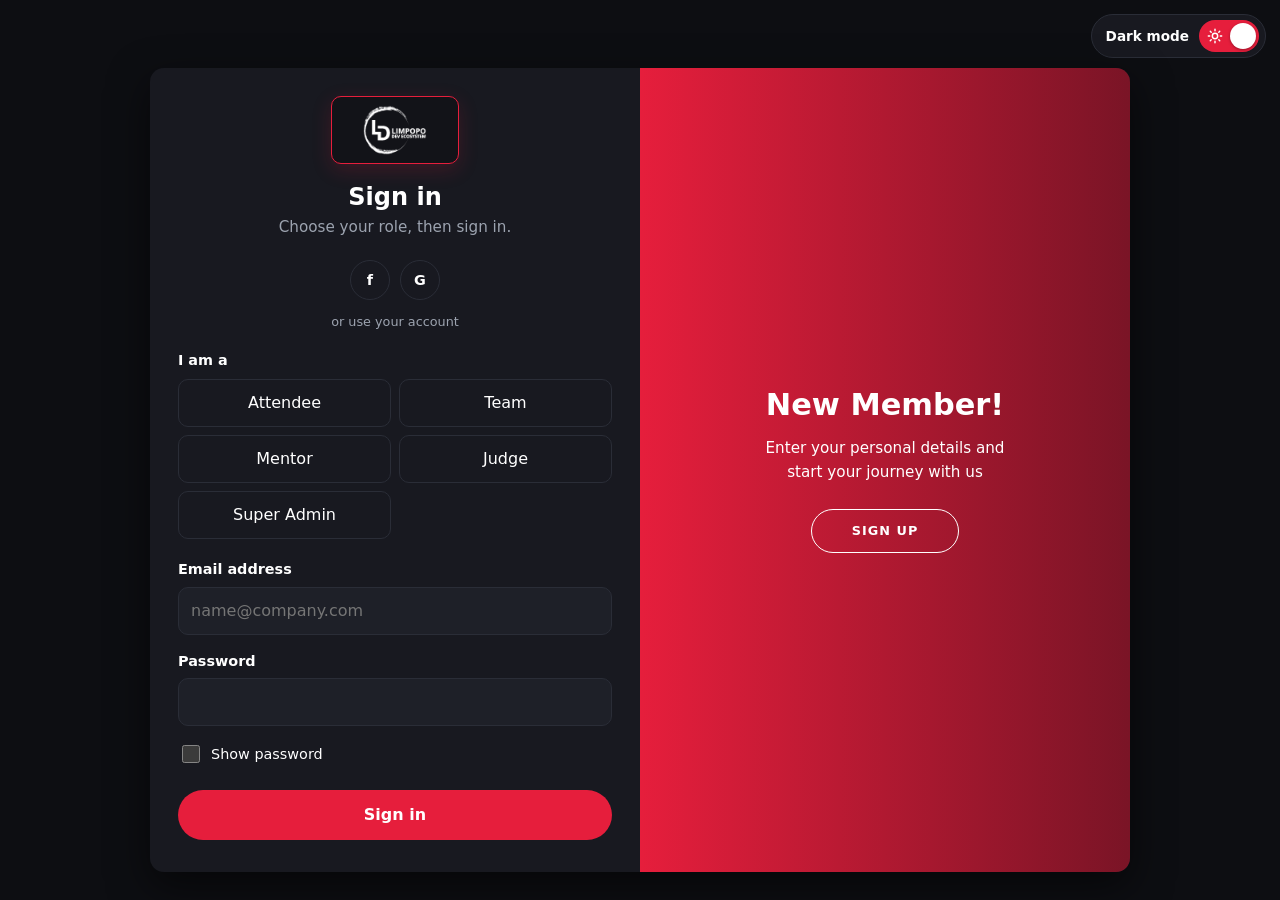
==== commit a459d96e: "Restore final push snapshot Co-authored-by: Copilot <223556219+Copilot@users.noreply.github.com>" ====
--- a/index.html
+++ b/index.html
@@ -1,213 +1,331 @@
 <!DOCTYPE html>
 <html lang="en">
 <head>
-  <meta charset="UTF-8">
-  <meta name="viewport" content="width=device-width, initial-scale=1.0">
-  <meta name="description" content="Geekulcha team directory, team updates and project resources.">
-  <title>Geekulcha | Team Directory</title>
-  <!-- Fonts: Archivo (headings), Inter (text), JetBrains Mono (small labels). The page still works offline with system fonts. -->
-  <link rel="preconnect" href="https://fonts.googleapis.com">
-  <link rel="preconnect" href="https://fonts.gstatic.com" crossorigin>
-  <link href="https://fonts.googleapis.com/css2?family=Archivo:wght@800&family=Inter:wght@400;500;600;700&family=JetBrains+Mono:wght@500;700&display=swap" rel="stylesheet">
-  <!-- Light/dark mode: runs before the page paints so there is no flash of the wrong theme.
-       Uses the visitor's saved choice, otherwise their device setting. app.js handles the toggle button. -->
-  <script>
-    (function () {
-      var theme;
-      try { theme = localStorage.getItem("geekulchaTheme"); } catch (e) {}
-      if (theme !== "light" && theme !== "dark") {
-        theme = window.matchMedia && window.matchMedia("(prefers-color-scheme: light)").matches ? "light" : "dark";
-      }
-      document.documentElement.setAttribute("data-theme", theme);
-    })();
-  </script>
-  <meta name="theme-color" content="#0d0e12">
-  <link rel="stylesheet" href="styles.css">
+<meta charset="utf-8">
+<meta name="viewport" content="width=device-width, initial-scale=1">
+<title>Sign in or register</title>
+
+<!-- Edited by NkosinathiM-ship: login page theme and relative asset paths. -->
+<!-- Styles: all the CSS lives in css/login.css -->
+<link rel="stylesheet" href="css/login.css">
+
+<!-- Apply the saved theme, defaulting to the site's dark theme before paint. -->
+<script>
+  try{
+    document.documentElement.dataset.theme = localStorage.getItem('theme') || 'dark';
+  }catch(e){}
+</script>
 </head>
+
+<!-- ==========================================================================
+     LOGIN / REGISTRATION PAGE
+
+     Page structure
+     1. Overlay panel ... slides left/right to switch between "Sign in" and "New member"
+     2. Auth view ....... role picker + sign-in / registration form
+     3. PIN view ........ authenticator code (6 digits)
+     4. Done view ....... success screen after the PIN is verified
+
+     Only one view is visible at a time. JavaScript switches between them
+     using the "hidden" attribute.
+     ========================================================================== -->
 <body>
-  <!-- The top navigation stays short so first-time users can find their way around. -->
-  <header class="topbar">
-    <a class="brand" href="#home" aria-label="Geekulcha directory home">
-      <span class="brand-mark">G</span><span>geekulcha<span class="dot">.</span></span>
-    </a>
-    <!-- Light/dark mode switch. app.js keeps the label and icon in step with the current theme. -->
-    <button class="theme-toggle" id="theme-toggle" type="button" aria-label="Switch to light mode" title="Switch to light mode">
-      <svg class="icon-sun" viewBox="0 0 24 24" aria-hidden="true"><circle cx="12" cy="12" r="4"/><path d="M12 2v2M12 20v2M4.93 4.93l1.41 1.41M17.66 17.66l1.41 1.41M2 12h2M20 12h2M4.93 19.07l1.41-1.41M17.66 6.34l1.41-1.41"/></svg>
-      <svg class="icon-moon" viewBox="0 0 24 24" aria-hidden="true"><path d="M21 12.8A9 9 0 1 1 11.2 3a7 7 0 0 0 9.8 9.8z"/></svg>
-    </button>
-    <button class="button button-primary small" type="button" data-open-help>Request help</button>
-    <span class="workspace-tag"><span class="online-dot"></span> Project workspace</span>
-  </header>
-
-  <div class="navigation-bar">
-    <nav aria-label="Main navigation">
-      <a class="active" href="#directory">Directory</a>
-      <a href="#notice-board">Notice board</a>
-      <a href="#resources">Resources</a>
-    </nav>
-  </div>
-
-  <main id="home" class="page-wrap">
-    <!-- A short welcome gives context without overwhelming new visitors. -->
-    <section class="welcome">
-      <div>
-        <p class="eyebrow">GEEKULCHA · PROJECT WORKSPACE</p>
-        <h1>Team directory<span class="dot">.</span></h1>
-        <p class="subheading">Meet the people, follow the updates and find the tools that help us build together.</p>
+
+<!-- LIGHT / DARK SWITCH (top right): click to slide between light and dark -->
+<button class="theme-toggle" id="theme-toggle" type="button" role="switch" aria-checked="false" aria-label="Dark mode">
+  <span class="theme-text" id="theme-text" aria-hidden="true">Light mode</span>
+  <span class="track" aria-hidden="true">
+    <svg class="i-sun" viewBox="0 0 24 24" fill="none" stroke="currentColor" stroke-width="2.2" stroke-linecap="round" stroke-linejoin="round"><circle cx="12" cy="12" r="4"/><path d="M12 2v2M12 20v2M4.9 4.9l1.4 1.4M17.7 17.7l1.4 1.4M2 12h2M20 12h2M4.9 19.1l1.4-1.4M17.7 6.3l1.4-1.4"/></svg>
+    <svg class="i-moon" viewBox="0 0 24 24" fill="none" stroke="currentColor" stroke-width="2.2" stroke-linecap="round" stroke-linejoin="round"><path d="M21 12.8A9 9 0 1 1 11.2 3a7 7 0 0 0 9.8 9.8z"/></svg>
+    <span class="knob"></span>
+  </span>
+</button>
+
+<main class="panel" id="panel" data-mode="login">
+
+  <div class="body">
+
+    <!-- ====================================================================
+         2. AUTH VIEW
+         Shown first. Used for both signing in and registering.
+         ==================================================================== -->
+    <section id="view-auth">
+      <!-- Edited by NkosinathiM-ship: Limpopo Dev Ecosystem login branding. -->
+      <img class="brand-logo" src="assets/logo-white.png" alt="Limpopo Dev Ecosystem">
+      <!-- Heading and subtitle change depending on the active tab -->
+      <h1 id="title">Welcome back</h1>
+      <p class="sub" id="subtitle">Choose your role, then sign in.</p>
+
+      <!-- PROGRESS (registration only): which of the 3 steps you are on -->
+      <ol class="steps reg" id="steps" hidden aria-label="Registration progress">
+        <li data-n="1"><b>1</b><span>About you</span></li>
+        <li data-n="2"><b>2</b><span>Your work</span></li>
+        <li data-n="3"><b>3</b><span>Finish</span></li>
+      </ol>
+
+      <!-- Social sign-in buttons (not connected yet: see js/login.js) -->
+      <div class="social" data-step="1" role="group" aria-label="Sign in with a social account">
+        <button class="soc" type="button" data-provider="Facebook" aria-label="Continue with Facebook">f</button>
+        <button class="soc" type="button" data-provider="Google" aria-label="Continue with Google">G</button>
       </div>
-      <div class="welcome-mark" aria-hidden="true"><span>G</span><i>04</i></div>
+      <p class="or" id="or-text" data-step="1">or use your account</p>
+
+      <!-- novalidate: JavaScript does the validation so we control the messages -->
+      <form id="form" novalidate>
+
+        <!-- Form-level error (e.g. "Email or password is incorrect") -->
+        <div class="form-err" id="form-err" role="alert"></div>
+
+        <!-- ROLE PICKER (shown for both sign in and register) -->
+        <fieldset data-step="1">
+          <legend>I am a</legend>
+          <div class="roles">
+            <label class="role"><input type="radio" name="role" value="Attendee"><span>Attendee</span></label>
+            <label class="role"><input type="radio" name="role" value="Team"><span>Team</span></label>
+            <label class="role"><input type="radio" name="role" value="Mentor"><span>Mentor</span></label>
+            <label class="role"><input type="radio" name="role" value="Judge"><span>Judge</span></label>
+            <!-- Edited by NkosinathiM-ship: Super Admin role option. -->
+            <label class="role"><input type="radio" name="role" value="Super Admin"><span>Super Admin</span></label>
+          </div>
+          <p class="err" id="e-role"></p>
+        </fieldset>
+
+        <!-- NOTE: elements with class "reg" are REGISTRATION-ONLY.
+             They start hidden and are shown when "New member" is selected. -->
+
+        <!-- PROFILE PHOTO (registration only) -->
+        <div class="field reg" data-step="1" hidden>
+          <p class="lbl" id="photo-label">Profile photo</p>
+          <div class="photo-row">
+            <div class="avatar" id="avatar" aria-hidden="true">
+              <svg width="32" height="32" viewBox="0 0 24 24" fill="none" stroke="currentColor" stroke-width="1.8" stroke-linecap="round" stroke-linejoin="round"><circle cx="12" cy="8" r="4"/><path d="M4 21c0-4.4 3.6-7 8-7s8 2.6 8 7"/></svg>
+            </div>
+            <div>
+              <!-- Real file input is visually hidden; the label next to it acts as the button -->
+              <input class="sr" type="file" id="photo" accept="image/png,image/jpeg,image/webp" aria-labelledby="photo-label">
+              <label class="btn-outline" for="photo" id="photo-btn">Choose photo</label>
+              <button class="link" type="button" id="photo-remove" hidden>Remove</button>
+              <p class="hint">JPG, PNG or WebP, up to 2 MB.</p>
+            </div>
+          </div>
+          <p class="err" id="e-photo"></p>
+        </div>
+
+        <!-- Full name (registration only) -->
+        <div class="field reg" data-step="1" hidden>
+          <label class="l" for="fullname">Full Name</label>
+          <input class="t" id="fullname" autocomplete="name">
+          <p class="err" id="e-fullname"></p>
+        </div>
+
+        <!-- Email (sign in and register) -->
+        <div class="field" data-step="1">
+          <label class="l" for="email">Email address</label>
+          <input class="t" id="email" type="email" autocomplete="email" placeholder="name@company.com">
+          <p class="err" id="e-email"></p>
+        </div>
+
+        <!-- TEAM NAME (registration only, and only when the role is "Team").
+             Not a "reg" element: JavaScript shows or hides it when a role is picked. -->
+        <div class="field" id="team-field" data-step="2" hidden>
+          <label class="l" for="team">Team name (Optional or New Team)</label>
+          <input class="t" id="team" autocomplete="off" placeholder="e.g. Phoenix">
+          <p class="err" id="e-team"></p>
+        </div>
+
+        <!-- Job title + Organisation, side by side (registration only) -->
+        <div class="row reg" data-step="2" hidden>
+          <div class="field">
+            <label class="l" for="job">Job title</label>
+            <input class="t" id="job" autocomplete="organization-title" placeholder="Product designer">
+            <p class="err" id="e-job"></p>
+          </div>
+          <div class="field">
+            <label class="l" for="org">Organisation</label>
+            <input class="t" id="org" autocomplete="organization" placeholder="Your company or group">
+            <p class="err" id="e-org"></p>
+          </div>
+        </div>
+
+        <!-- Description (registration only), limited to 300 characters -->
+        <div class="field reg" data-step="2" hidden>
+          <label class="l" for="about">Bio & Background</label>
+          <textarea id="about" maxlength="300" placeholder="A short description of what you do and what you're working on"></textarea>
+          <p class="err" id="e-about"></p>
+        </div>
+
+        <!-- SKILLS & TECH STACK (registration only).
+             Type a skill and press Enter / Add, or tap a suggestion. -->
+        <div class="field reg" data-step="2" hidden>
+          <label class="l" for="skill-input">Skills &amp; tech stack</label>
+          <div class="skill-add">
+            <input class="t" id="skill-input" autocomplete="off" maxlength="30" placeholder="Type a skill, e.g. Python">
+            <button class="btn-outline" type="button" id="skill-add">Add</button>
+          </div>
+          <div class="chips picked" id="skill-list" aria-live="polite"></div>
+          <p class="hint">Tap a suggestion or type your own. Up to 15.</p>
+          <div class="chips suggest" id="skill-suggest"></div>
+          <input type="hidden" id="skills">
+          <p class="err" id="e-skills"></p>
+        </div>
+
+        <!-- SOCIAL LINKS (registration only, all optional) -->
+        <fieldset class="reg" data-step="3" hidden>
+          <legend>Social links (optional)</legend>
+          <div class="row">
+            <div class="field">
+              <label class="l" for="linkedin">LinkedIn</label>
+              <input class="t" id="linkedin" inputmode="url" autocomplete="off" placeholder="linkedin.com/in/yourname">
+              <p class="err" id="e-linkedin"></p>
+            </div>
+            <div class="field">
+              <label class="l" for="facebook">Facebook</label>
+              <input class="t" id="facebook" inputmode="url" autocomplete="off" placeholder="facebook.com/yourname">
+              <p class="err" id="e-facebook"></p>
+            </div>
+          </div>
+          <div class="row">
+            <div class="field">
+              <label class="l" for="github">GitHub</label>
+              <input class="t" id="github" inputmode="url" autocomplete="off" placeholder="github.com/yourname">
+              <p class="err" id="e-github"></p>
+            </div>
+            <div class="field">
+              <label class="l" for="website">Website / portfolio</label>
+              <input class="t" id="website" inputmode="url" autocomplete="off" placeholder="yourname.com">
+              <p class="err" id="e-website"></p>
+            </div>
+          </div>
+        </fieldset>
+
+        <!-- PASSWORD ROW: Password and Repeat password sit next to each other.
+             On the Sign in tab "Repeat password" is hidden, so Password fills the row. -->
+        <div class="row-pw" data-step="3">
+
+          <!-- Password (sign in and register).
+               JavaScript switches autocomplete between current-password and new-password. -->
+          <div class="field">
+            <label class="l" for="pw">Password</label>
+            <input class="t" id="pw" type="password" autocomplete="current-password">
+            <p class="err" id="e-pw"></p>
+          </div>
+
+          <!-- Repeat password (registration only) -->
+          <div class="field reg" hidden>
+            <label class="l" for="pw2">Repeat password</label>
+            <input class="t" id="pw2" type="password" autocomplete="new-password">
+            <p class="err" id="e-pw2"></p>
+          </div>
+        </div>
+
+        <!-- Shows or hides the password in both password fields -->
+        <label class="check" data-step="3"><input type="checkbox" id="show"> Show password</label>
+
+        <!-- Button text changes: "Sign in" or "Create account" -->
+        <!-- Sign in: just the Sign in button.
+             Create account: Back / Next on steps 1-2, Back / Create account on step 3. -->
+        <div class="step-nav">
+          <button class="btn-outline" type="button" id="prev" hidden>Back</button>
+          <button class="btn" type="button" id="next" hidden>Next</button>
+          <button class="btn" id="submit" type="submit">Sign in</button>
+        </div>
+
+        <!-- Shown on small screens only (the sliding panel is hidden there) -->
+        <p class="switch-mobile"><span id="switch-q">New here?</span> <button class="link" type="button" id="switch-btn">Create account</button></p>
+      </form>
     </section>
 
-    <!-- Quick counts give visitors an immediate overview of the workspace. -->
-    <section class="stats" aria-label="Workspace overview">
-      <article class="stat-card"><span class="stat-icon">◎</span><div><strong id="team-total">4</strong><small>Project teams</small></div></article>
-      <article class="stat-card"><span class="stat-icon">♙</span><div><strong id="member-total">7</strong><small>Team members</small></div></article>
-      <article class="stat-card"><span class="stat-icon">▤</span><div><strong>4</strong><small>Team work areas</small></div></article>
+
+    <!-- ====================================================================
+         3. PIN VIEW
+         Shown after a successful sign in or registration.
+         The user types the 6-digit code from their authenticator app.
+         ==================================================================== -->
+    <section id="view-pin" hidden>
+      <h1>Enter your authenticator code</h1>
+
+      <!-- Confirmation message, filled in by JavaScript -->
+      <p class="notice" id="pin-notice"></p>
+      <p class="sub">Open your authenticator app and type the 6-digit code it shows.</p>
+
+      <!-- DEMO ONLY: delete this block once you have a real backend -->
+      <div class="demo">Demo mode: any real check must happen on your server. For now, use <strong>123456</strong>.</div>
+
+      <!-- Six single-digit boxes. The first one allows autofill of one-time codes. -->
+      <div class="pin" id="pin" role="group" aria-label="6-digit code">
+        <input inputmode="numeric" maxlength="1" autocomplete="one-time-code" aria-label="Digit 1">
+        <input inputmode="numeric" maxlength="1" aria-label="Digit 2">
+        <input inputmode="numeric" maxlength="1" aria-label="Digit 3">
+        <input inputmode="numeric" maxlength="1" aria-label="Digit 4">
+        <input inputmode="numeric" maxlength="1" aria-label="Digit 5">
+        <input inputmode="numeric" maxlength="1" aria-label="Digit 6">
+      </div>
+
+      <!-- PIN error message (e.g. "That code isn't right. 2 attempts left.") -->
+      <p class="err" id="e-pin" role="alert" style="margin-bottom:14px"></p>
+
+      <button class="btn" id="verify" type="button">Verify code</button>
+      <div class="center"><button class="link" id="back" type="button">Back</button></div>
     </section>
 
-    <div class="main-grid">
-      <div class="primary-column">
-        <!-- Team 4 is highlighted because it owns this directory page. -->
-        <section class="panel directory-panel" id="directory">
-          <div class="section-heading">
-            <div><p class="eyebrow">YOUR MAIN WORK AREA</p><h2>Team 4 <span>— Directory</span></h2></div>
-            <span class="pill green-pill">Your team</span>
-          </div>
-          <p class="section-intro">We make it easy for everyone to know who is involved, what each team does and who to contact.</p>
-          <div class="featured-members">
-            <article class="person-card">
-              <div class="avatar avatar-green">SM</div>
-              <div class="person-info"><h3>Sinethemba Malinga</h3><p>Directory coordinator</p><span class="person-detail">Team directory · Team 4</span></div>
-            </article>
-            <article class="person-card">
-              <div class="avatar avatar-sand">EC</div>
-              <div class="person-info"><h3>Ethan Carelse</h3><p>Directory coordinator</p><span class="person-detail">Team directory · Team 4</span></div>
-            </article>
-          </div>
-          <div class="responsibility-box"><span class="responsibility-icon">✦</span><p><strong>Our focus</strong><br>Keep the directory clear and up to date, show each team's responsibilities, and make the workspace welcoming for people who are new to technology.</p></div>
-          <div class="section-subheading"><h3>All project teams</h3><span id="all-member-label">7 people · 4 teams</span></div>
-          <div class="other-teams" id="other-teams">
-            <article class="team-row"><span class="team-badge badge-one">01</span><div><h4>Registration &amp; Login</h4><p>Lisa Erasmus <span>·</span> Registration and login page</p></div><span class="team-status">Design</span></article>
-            <article class="team-row"><span class="team-badge badge-two">02</span><div><h4>Live Programme</h4><p>Nkosinathi Maseko · Lesedi Makhatha</p><small>Programme framework and live event page</small></div><span class="team-status">Building</span></article>
-            <article class="team-row"><span class="team-badge badge-three">03</span><div><h4>Security &amp; Research</h4><p>Dewald Jordan · Ntsako Kekae</p><small>IDS, database encryption and OWASP Top 10 research</small></div><span class="team-status">Research</span></article>
-          </div>
-          <div class="action-row">
-            <button class="button button-primary" id="open-team-form">＋ Register a team</button>
-            <button class="button button-secondary" id="open-member-form">＋ Add a member</button>
-          </div>
-        </section>
-
-        <!-- Resource links are grouped by purpose and use plain descriptions. -->
-        <section class="panel resources-panel" id="resources">
-          <div class="section-heading"><div><p class="eyebrow">USEFUL LINKS</p><h2>Team resources</h2></div><span class="quiet-label">Helpful tools &amp; guides</span></div>
-          <div class="resource-list">
-            <a class="resource-item" href="https://developer.mozilla.org/en-US/docs/Learn" target="_blank" rel="noopener"><span class="resource-icon blue">⌘</span><span><strong>MDN Web Docs</strong><small>Beginner-friendly lessons for HTML, CSS and JavaScript.</small></span><b>↗</b></a>
-            <a class="resource-item" href="https://www.w3schools.com/" target="_blank" rel="noopener"><span class="resource-icon green">W3</span><span><strong>W3Schools</strong><small>Simple examples to practise web development basics.</small></span><b>↗</b></a>
-            <a class="resource-item" href="https://owasp.org/www-project-top-ten/" target="_blank" rel="noopener"><span class="resource-icon orange">盾</span><span><strong>OWASP Top 10</strong><small>Common web application security risks for Team 3.</small></span><b>↗</b></a>
-            <a class="resource-item" href="https://docs.github.com/en/get-started" target="_blank" rel="noopener"><span class="resource-icon dark">⌘</span><span><strong>GitHub Guides</strong><small>Learn how to save code and collaborate as a team.</small></span><b>↗</b></a>
-            <a class="resource-item" href="https://code.visualstudio.com/docs" target="_blank" rel="noopener"><span class="resource-icon violet">VS</span><span><strong>Visual Studio Code</strong><small>Editor setup, extensions and beginner documentation.</small></span><b>↗</b></a>
-          </div>
-        </section>
+
+    <!-- ====================================================================
+         4. DONE VIEW
+         Success screen. Name, email, title, organisation and role are
+         filled in by JavaScript.
+         ==================================================================== -->
+    <section id="view-done" class="center" hidden>
+
+      <!-- Green tick icon -->
+      <div class="tick" aria-hidden="true">
+        <svg width="28" height="28" viewBox="0 0 24 24" fill="none" stroke="currentColor" stroke-width="2.5" stroke-linecap="round" stroke-linejoin="round"><path d="M5 12.5l4.5 4.5L19 7.5"/></svg>
       </div>
 
-      <aside class="side-column">
-        <!-- The broadcast remains visible until a user dismisses it. -->
-        <section class="panel broadcast-panel" id="broadcast-panel">
-          <div class="broadcast-heading"><span class="live-indicator"></span><p class="eyebrow">PINNED BROADCAST</p><button class="icon-button" id="dismiss-broadcast" aria-label="Dismiss broadcast" title="Dismiss broadcast">×</button></div>
-          <h2>Welcome to the Geekulcha workspace</h2>
-          <p>Check the notice board for the event schedule, keep your team details up to date and use the shared resources when you need a hand.</p>
-          <div class="broadcast-footer"><span>Workspace announcement</span><span>Stays until dismissed</span></div>
-        </section>
-
-        <!-- Times supplied by the organiser are shown exactly; unconfirmed slots are labelled. -->
-        <section class="panel notice-panel" id="notice-board">
-          <div class="section-heading"><div><p class="eyebrow">KEEP AN EYE ON</p><h2>Notice board</h2></div><span class="pill">Schedule</span></div>
-          <p class="notice-intro">Key event moments and working times in one place.</p>
-          <div class="schedule">
-            <article class="schedule-item">
-              <div class="time">08:00 <span>– 09:30</span></div>
-              <div class="timeline-dot"></div>
-              <div class="schedule-copy"><strong>Hacker registration &amp; swag badge pickup</strong><small>Participant check-in and badge collection.</small></div>
-            </article>
-            <article class="schedule-item">
-              <div class="time">Time TBC</div>
-              <div class="timeline-dot"></div>
-              <div class="schedule-copy"><strong>Kickoff breakfast &amp; espresso fuel bar</strong><small>Breakfast opens for participants; settle in and get ready to start.</small></div>
-            </article>
-            <article class="schedule-item">
-              <div class="time">Time TBC</div>
-              <div class="timeline-dot"></div>
-              <div class="schedule-copy"><strong>Sponsor power lunch</strong><small>Lunch break and time to connect with sponsors.</small></div>
-            </article>
-          </div>
-          <p class="schedule-footnote">“Time TBC” means the exact time still needs to be confirmed by the organiser.</p>
-        </section>
-
-        <!-- Contestants who are stuck can ask for a mentor from here, the top bar, or the Request help button. -->
-        <section class="panel quick-help">
-          <div class="help-icon">?</div>
-          <div class="help-copy"><strong>Need a hand?</strong><p>Tell us what you need and we will connect you with a mentor.</p></div>
-          <button class="button button-primary small" type="button" data-open-help>Request</button>
-        </section>
-      </aside>
+      <h1 id="done-title">You're in</h1>
+      <p class="sub" id="done-sub"></p>
+
+      <!-- PROFILE CARD: name, job title and organisation.
+           JavaScript fills it in and hides it if there is nothing to show. -->
+      <div class="profile" id="profile" hidden>
+        <div class="phead">
+          <div class="avatar big" id="done-avatar" hidden></div>
+          <p class="pname" id="done-name"></p>
+        </div>
+        <p class="plabel">Professional title / Organisation</p>
+        <p class="ptitle" id="done-job"></p>
+        <p class="porg" id="done-org"></p>
+        <ul class="plinks" id="done-links"></ul>
+        <div class="chips picked" id="done-skills"></div>
+      </div>
+
+      <span class="badge" id="done-role"></span>
+
+      <div style="margin-top:24px"><button class="btn" id="signout" type="button">Sign out</button></div>
+    </section>
+
+  </div><!-- /.body -->
+
+  <!-- ======================================================================
+       OVERLAY PANEL (the coloured side)
+       Sits on the right while signing in and slides to the left when
+       registering. JavaScript shows one of the two messages (hidden attribute).
+       ====================================================================== -->
+  <aside class="overlay" id="overlay">
+    <div id="ov-login">
+      <h2>New Member!</h2>
+      <p>Enter your personal details and start your journey with us</p>
+      <button class="ghost" type="button" id="go-register">Sign up</button>
     </div>
-
-    <footer class="footer"><span>© Geekulcha · Team Directory</span><span>Made for people, not just tech people.</span></footer>
-  </main>
-
-  <!-- Simple dialogs collect team/member details. This demo stores them in this browser only. -->
-  <dialog id="team-dialog" class="form-dialog">
-    <form id="team-form" method="dialog">
-      <div class="dialog-heading"><div><p class="eyebrow">WORKSPACE DIRECTORY</p><h2>Register a team</h2></div><button type="button" class="icon-button close-dialog" aria-label="Close">×</button></div>
-      <label>Team name<input name="teamName" required placeholder="e.g. Design team"></label>
-      <label>Team number<input name="teamNumber" required type="number" min="1" max="99" placeholder="e.g. 5"></label>
-      <label>Team responsibility<textarea name="teamRole" required rows="3" placeholder="What will this team work on?"></textarea></label>
-      <div class="dialog-actions"><button type="button" class="button button-secondary close-dialog">Cancel</button><button class="button button-primary" type="submit">Save team</button></div>
-      <p class="form-note">Demo only: the new team is saved in this browser, not on a shared server.</p>
-    </form>
-  </dialog>
-
-  <dialog id="member-dialog" class="form-dialog">
-    <form id="member-form" method="dialog">
-      <div class="dialog-heading"><div><p class="eyebrow">WORKSPACE DIRECTORY</p><h2>Add a member</h2></div><button type="button" class="icon-button close-dialog" aria-label="Close">×</button></div>
-      <label>Full name<input name="memberName" required placeholder="Enter their full name"></label>
-      <label>Team<select name="memberTeam" required><option value="">Choose a team</option><option>Team 1</option><option>Team 2</option><option>Team 3</option><option>Team 4</option></select></label>
-      <label>Role<input name="memberRole" required placeholder="e.g. Front-end developer"></label>
-      <div class="dialog-actions"><button type="button" class="button button-secondary close-dialog">Cancel</button><button class="button button-primary" type="submit">Add member</button></div>
-      <p class="form-note">Demo only: the new member is saved in this browser, not on a shared server.</p>
-    </form>
-  </dialog>
-
-  <!-- POP-UP 1: the contestant says what type of help they need. -->
-  <dialog id="help-dialog" class="form-dialog" aria-labelledby="help-title">
-    <form id="help-form" method="dialog" novalidate>
-      <div class="dialog-heading"><div><p class="eyebrow">NEED HELP?</p><h2 id="help-title">Request help</h2></div><button type="button" class="icon-button close-dialog" aria-label="Close">×</button></div>
-      <label>Your name<input name="who" autocomplete="name" placeholder="e.g. Thabo Mokoena"></label>
-      <fieldset>
-        <legend>What type of help do you need?</legend>
-        <div class="help-options" id="help-options"></div>
-      </fieldset>
-      <label>What is happening? (optional)<textarea name="details" rows="3" placeholder="A short description helps the mentor prepare."></textarea></label>
-      <p class="form-error" id="help-error" role="alert"></p>
-      <div class="dialog-actions"><button type="button" class="button button-secondary close-dialog">Cancel</button><button class="button button-primary" type="submit">Find a mentor</button></div>
-    </form>
-  </dialog>
-
-  <!-- POP-UP 2: shows the mentor matched to that type of help. -->
-  <dialog id="mentor-dialog" class="form-dialog" aria-labelledby="mentor-title">
-    <div class="dialog-body">
-      <div class="dialog-heading"><div><p class="eyebrow">MENTOR MATCHED</p><h2 id="mentor-title">A mentor can help you</h2></div><button type="button" class="icon-button close-dialog" aria-label="Close">×</button></div>
-      <article class="person-card">
-        <div class="avatar avatar-green" id="mentor-avatar"></div>
-        <div class="person-info"><h3 id="mentor-name"></h3><p id="mentor-role"></p></div>
-      </article>
-      <p class="mentor-summary" id="mentor-summary"></p>
-      <p class="mentor-hint">Press the button to send your request to the mentor by email.</p>
-      <div class="dialog-actions"><button type="button" class="button button-secondary close-dialog">Close</button><a class="button button-primary" id="mentor-mail" href="#">Email mentor</a></div>
+    <div id="ov-register" hidden>
+      <h2>Welcome Back!</h2>
+      <p>To keep connected with us please login with your personal info</p>
+      <button class="ghost" type="button" id="go-login">Sign in</button>
     </div>
-  </dialog>
-
-  <div class="toast" id="toast" role="status" aria-live="polite"></div>
-  <script src="app.js"></script>
+  </aside>
+</main>
+
+<!-- JavaScript: all the page logic lives in js/login.js.
+     It is loaded at the end of the body so the HTML above exists first. -->
+<script src="js/login.js"></script>
 </body>
-</html>
+</html>
--- a/css/login.css
+++ b/css/login.css
@@ -0,0 +1,1044 @@
+/* ==========================================================================
+   LOGIN / REGISTRATION PAGE STYLES
+
+   Contents
+   1. Design tokens (colours, radius)
+   2. Base and page layout
+   3. Panel and tabs
+   4. Headings and text
+   5. Role picker
+   6. Form fields (inputs, errors, hints)
+   7. Buttons and links
+   8. Messages (notice, demo, form error)
+   9. Authenticator PIN boxes
+   10. Success screen
+   11. Utilities
+   12. Responsive and accessibility
+   ========================================================================== */
+
+
+/* ==========================================================================
+   1. DESIGN TOKENS
+   Change colours here and they update across the whole page.
+   ========================================================================== */
+:root{
+  /* Text and surfaces */
+  --ink:#1b2a41;          /* main text */
+  --muted:#5b6778;        /* secondary text */
+  --line:#d5dbe5;         /* borders */
+  --bg:#eef1f6;           /* page background */
+  --card:#fff;            /* panel background */
+
+  /* Brand / accent */
+  --accent:#17979a;
+  --accent-dark:#0f7478;  /* hover and selected text */
+  --accent-soft:#e1f4f4;  /* selected role background */
+
+  /* Status colours */
+  --err:#b42318;
+  --ok:#067647;
+  --ok-soft:#e6f6ee;
+
+  /* Extra surfaces and states (so dark mode can change them) */
+  --field:#f3f5f7;        /* input background */
+  --soft:#f7f8fb;         /* chips, profile card */
+  --hover-line:#aab4c5;   /* role card hover border */
+  --on-accent:#fff;       /* text on accent buttons */
+  --notice-text:#04512f;
+  --demo-bg:#fff7e0;
+  --demo-text:#6b4a00;
+  --err-bg:#fdecea;
+  --shadow:rgba(30,40,70,.18);
+  --ov-a:#1a9fa2;         /* coloured side gradient */
+  --ov-b:#0f7f84;
+
+  /* Shape */
+  --radius:10px;
+}
+
+/* Edited by NkosinathiM-ship: charcoal and crimson login theme. */
+/* DARK MODE: same variables, darker values.
+   Applied when <html data-theme="dark"> (set by the switch in the top right). */
+:root[data-theme="dark"]{
+  color-scheme:dark;      /* dark scrollbars and form controls */
+  --ink:#ffffff;
+  --muted:#9ca3af;
+  --line:#2a2d37;
+  --bg:#0d0e12;
+  --card:#181920;
+  --accent:#e61e3c;
+  --accent-dark:#f42544;
+  --accent-soft:#2a151b;
+  --err:#ff8a80;
+  --ok:#5fd39b;
+  --ok-soft:#12372a;
+  --field:#1e2028;
+  --soft:#1e2028;
+  --hover-line:#5a252f;
+  --on-accent:#ffffff;
+  --notice-text:#a8ecc9;
+  --demo-bg:#3a3017;
+  --demo-text:#f5d98a;
+  --err-bg:#3d1f22;
+  --shadow:rgba(0,0,0,.55);
+  --ov-a:#e61e3c;
+  --ov-b:#7a1426;
+}
+
+
+/* ==========================================================================
+   2. BASE AND PAGE LAYOUT
+   ========================================================================== */
+*{
+  box-sizing:border-box;
+}
+
+html,body{
+  margin:0;
+}
+
+/* Centres the panel in the middle of the screen */
+body{
+  font-family:system-ui,-apple-system,"Segoe UI",Roboto,sans-serif;
+  color:var(--ink);
+  background:var(--bg);
+  min-height:100dvh;
+  display:flex;
+  align-items:center;
+  justify-content:center;
+  padding:64px 16px 24px;   /* extra top space for the theme switch */
+  line-height:1.5;
+  transition:background .3s,color .3s;
+}
+
+
+/* ==========================================================================
+   3. PANEL AND TABS
+   The white card, plus the "Sign in" / "New member" tabs at the top.
+   ========================================================================== */
+.panel{
+  position:relative;
+  width:100%;
+  max-width:980px;
+  display:grid;
+  grid-template-columns:1fr 1fr;     /* form side + coloured side */
+  background:var(--card);
+  border-radius:14px;
+  box-shadow:0 14px 40px var(--shadow);
+  overflow:hidden;
+}
+
+/* THE SLIDE: in register mode the form moves right and the coloured panel
+   moves left, so they swap places. */
+.body,
+.overlay{
+  transition:transform .6s ease;
+}
+
+.panel[data-mode="register"] .body{
+  transform:translateX(100%);
+}
+
+.panel[data-mode="register"] .overlay{
+  transform:translateX(-100%);
+}
+
+/* PIN and success screens: one centred card, no sliding panel */
+.panel.solo{
+  grid-template-columns:1fr;
+  max-width:480px;
+}
+
+.panel.solo .overlay{
+  display:none;
+}
+
+.panel.solo .body{
+  transform:none;
+}
+
+/* The coloured side */
+.overlay{
+  z-index:2;                         /* passes over the form while sliding */
+  display:flex;
+  align-items:center;
+  justify-content:center;
+  padding:32px;
+  text-align:center;
+  color:#fff;
+  background:linear-gradient(90deg,var(--ov-a),var(--ov-b));
+}
+
+.overlay h2{
+  margin:0 0 12px;
+  font-size:1.9rem;
+  line-height:1.2;
+  font-weight:700;
+}
+
+.overlay p{
+  max-width:260px;
+  margin:0 auto 24px;
+  font-size:.95rem;
+  line-height:1.6;
+}
+
+/* Outlined white pill button on the coloured side */
+.ghost{
+  font:inherit;
+  font-size:.8rem;
+  font-weight:600;
+  letter-spacing:.08em;
+  text-transform:uppercase;
+  min-height:44px;
+  padding:0 40px;
+  color:#fff;
+  background:transparent;
+  border:1.5px solid #fff;
+  border-radius:99px;
+  cursor:pointer;
+}
+
+.ghost:hover{
+  background:rgba(255,255,255,.18);
+}
+
+.ghost:focus-visible{
+  outline:3px solid #fff;
+  outline-offset:3px;
+}
+
+/* Inner padding for everything under the tabs */
+.body{
+  padding:28px 28px 32px;
+}
+
+
+/* ==========================================================================
+   4. HEADINGS AND TEXT
+   ========================================================================== */
+h1{
+  font-size:1.5rem;
+  line-height:1.25;
+  margin:0 0 4px;
+  font-weight:650;
+}
+
+/* Sign in / Create account heading is centred, like the reference design */
+#view-auth h1,
+#view-auth .sub{
+  text-align:center;
+}
+
+/* Edited by NkosinathiM-ship: red-accented white logo styling. */
+.brand-logo{
+  display:block;
+  width:128px;
+  height:68px;
+  object-fit:contain;
+  margin:0 auto 18px;
+  padding:8px;
+  border:1px solid var(--accent);
+  border-radius:var(--radius);
+  background:#121318;
+  box-shadow:0 6px 20px rgba(230,30,60,.18);
+}
+
+/* Round social buttons (f, G+, in) and the "or use..." line */
+.social{
+  display:flex;
+  justify-content:center;
+  gap:10px;
+  margin:0 0 12px;
+}
+
+.soc{
+  width:40px;
+  height:40px;
+  font:inherit;
+  font-size:.9rem;
+  font-weight:700;
+  color:var(--ink);
+  background:var(--card);
+  border:1px solid var(--line);
+  border-radius:50%;
+  cursor:pointer;
+}
+
+.soc:hover{
+  color:var(--accent-dark);
+  border-color:var(--accent);
+}
+
+.or{
+  margin:0 0 18px;
+  text-align:center;
+  font-size:.8rem;
+  color:var(--muted);
+}
+
+/* "New here? Create account" link, shown on small screens only */
+.switch-mobile{
+  display:none;
+  margin:14px 0 0;
+  text-align:center;
+  font-size:.9rem;
+  color:var(--muted);
+}
+
+/* Small grey line under a heading */
+.sub{
+  margin:0 0 22px;
+  color:var(--muted);
+  font-size:.95rem;
+}
+
+
+/* ==========================================================================
+   5. ROLE PICKER
+   Attendee / Team / Mentor / Judge.
+   The real radio buttons are hidden; the <span> next to each is the
+   visible card that changes when its radio is checked.
+   ========================================================================== */
+fieldset{
+  border:0;
+  padding:0;
+  margin:0 0 20px;
+}
+
+legend{
+  font-weight:600;
+  font-size:.9rem;
+  margin-bottom:8px;
+  padding:0;
+}
+
+/* 2 x 2 grid of role cards */
+.roles{
+  display:grid;
+  grid-template-columns:1fr 1fr;
+  gap:8px;
+}
+
+/* Hide the radio visually but keep it available to keyboards and screen readers */
+.role input{
+  position:absolute;
+  opacity:0;
+  pointer-events:none;
+}
+
+/* Default look of a role card */
+.role span{
+  display:flex;
+  align-items:center;
+  justify-content:center;
+  min-height:48px;
+  border:1.5px solid var(--line);
+  border-radius:var(--radius);
+  font-weight:500;
+  cursor:pointer;
+  text-align:center;
+  padding:6px 8px;
+  transition:background .15s,border-color .15s;
+}
+
+.role span:hover{
+  border-color:var(--hover-line);
+}
+
+/* Selected role */
+.role input:checked + span{
+  border-color:var(--accent);
+  background:var(--accent-soft);
+  color:var(--accent-dark);
+  font-weight:600;
+}
+
+/* Keyboard focus ring */
+.role input:focus-visible + span{
+  outline:3px solid #8fd3d5;
+  outline-offset:2px;
+}
+
+
+/* ==========================================================================
+   6. FORM FIELDS
+   ========================================================================== */
+
+/* Two fields side by side (first name + surname) */
+.row{
+  display:grid;
+  grid-template-columns:1fr 1fr;
+  gap:12px;
+}
+
+/* Password + Repeat password side by side.
+   Flexbox (not a fixed 2-column grid) so that on the Sign in tab, where
+   "Repeat password" is hidden, Password simply fills the full width. */
+.row-pw{
+  display:flex;
+  gap:12px;
+  align-items:flex-start;
+}
+
+.row-pw .field{
+  flex:1;
+  min-width:0;            /* lets the inputs shrink instead of overflowing */
+}
+
+/* Wrapper for one label + input + error */
+.field{
+  margin-bottom:16px;
+}
+
+/* Label above the input */
+label.l,
+.lbl{
+  display:block;
+  font-weight:600;
+  font-size:.9rem;
+  margin-bottom:6px;
+}
+
+/* Text inputs and the description box */
+input.t,
+textarea{
+  width:100%;
+  font:inherit;
+  font-size:1rem;
+  min-height:48px;        /* comfortable touch size */
+  padding:10px 12px;
+  border:1.5px solid var(--line);
+  border-radius:var(--radius);
+  background:var(--field);
+  color:var(--ink);
+}
+
+textarea{
+  min-height:92px;
+  resize:vertical;
+}
+
+input.t:focus,
+textarea:focus{
+  outline:3px solid #8fd3d5;
+  outline-offset:0;
+  border-color:var(--accent);
+}
+
+/* Red border when JavaScript marks a field invalid */
+[aria-invalid="true"]{
+  border-color:var(--err) !important;
+}
+
+/* Error text under a field */
+.err{
+  color:var(--err);
+  font-size:.85rem;
+  margin:6px 0 0;
+  min-height:0;
+}
+
+/* Collapse the error line when there is no message */
+.err:empty{
+  display:none;
+}
+
+/* Helper text under a field (e.g. password rule) */
+.hint{
+  color:var(--muted);
+  font-size:.85rem;
+  margin:6px 0 0;
+}
+
+/* "Show password" checkbox row */
+.check{
+  display:flex;
+  align-items:center;
+  gap:8px;
+  font-size:.9rem;
+  margin:-4px 0 20px;
+  cursor:pointer;
+  min-height:32px;
+}
+
+.check input{
+  width:18px;
+  height:18px;
+  accent-color:var(--accent);
+}
+
+
+/* ==========================================================================
+   7. BUTTONS AND LINKS
+   ========================================================================== */
+
+/* Main full-width button (Sign in, Create account, Verify code) */
+.btn{
+  font:inherit;
+  font-size:1rem;
+  font-weight:600;
+  width:100%;
+  min-height:50px;
+  border:0;
+  border-radius:99px;
+  background:var(--accent);
+  color:var(--on-accent);
+  cursor:pointer;
+}
+
+.btn:hover{
+  background:var(--accent-dark);
+}
+
+.btn:focus-visible{
+  outline:3px solid #8fd3d5;
+  outline-offset:2px;
+}
+
+/* While waiting for the server (JavaScript sets aria-busy="true") */
+.btn[aria-busy="true"]{
+  opacity:.7;
+  cursor:progress;
+}
+
+/* Text-style button (e.g. "Back") */
+.link{
+  font:inherit;
+  background:none;
+  border:0;
+  color:var(--accent-dark);
+  text-decoration:underline;
+  cursor:pointer;
+  padding:6px 0;
+  font-size:.9rem;
+}
+
+
+/* ==========================================================================
+   8. MESSAGES
+   ========================================================================== */
+
+/* Green confirmation ("Account created...") */
+.notice{
+  background:var(--ok-soft);
+  color:var(--notice-text);
+  border-radius:var(--radius);
+  padding:12px 14px;
+  font-size:.92rem;
+  margin:0 0 20px;
+}
+
+/* Yellow demo-mode hint. Delete this block and its HTML once you have a real backend. */
+.demo{
+  background:var(--demo-bg);
+  color:var(--demo-text);
+  border-radius:var(--radius);
+  padding:10px 12px;
+  font-size:.85rem;
+  margin:0 0 20px;
+}
+
+/* Red error at the top of the form (e.g. wrong password) */
+.form-err{
+  background:var(--err-bg);
+  color:var(--err);
+  border-radius:var(--radius);
+  padding:10px 12px;
+  font-size:.9rem;
+  margin:0 0 16px;
+}
+
+.form-err:empty{
+  display:none;
+}
+
+
+/* ==========================================================================
+   9. AUTHENTICATOR PIN BOXES
+   Six single-digit inputs in one row.
+   ========================================================================== */
+.pin{
+  display:grid;
+  grid-template-columns:repeat(6,1fr);
+  gap:8px;
+  margin-bottom:6px;
+}
+
+.pin input{
+  width:100%;
+  min-height:56px;
+  background:var(--field);
+  color:var(--ink);
+  text-align:center;
+  font:inherit;
+  font-size:1.5rem;
+  font-weight:600;
+  border:1.5px solid var(--line);
+  border-radius:var(--radius);
+  padding:0;
+}
+
+.pin input:focus{
+  outline:3px solid #8fd3d5;
+  border-color:var(--accent);
+}
+
+
+/* ==========================================================================
+   10. SUCCESS SCREEN
+   Green tick circle and role badge shown after the PIN is verified.
+   ========================================================================== */
+.tick{
+  width:56px;
+  height:56px;
+  border-radius:50%;
+  background:var(--ok-soft);
+  color:var(--ok);
+  display:flex;
+  align-items:center;
+  justify-content:center;
+  margin:0 auto 16px;
+}
+
+/* Profile card: name, professional title and organisation */
+.profile{
+  text-align:left;
+  background:var(--soft);
+  border:1px solid var(--line);
+  border-radius:var(--radius);
+  padding:14px 16px;
+  margin:0 0 16px;
+}
+
+.pname{
+  font-size:1.05rem;
+  font-weight:650;
+  margin:0 0 12px;
+}
+
+/* Small uppercase caption above title and organisation */
+.plabel{
+  font-size:.72rem;
+  font-weight:600;
+  letter-spacing:.06em;
+  text-transform:uppercase;
+  color:var(--muted);
+  margin:0 0 4px;
+}
+
+.ptitle{
+  font-weight:600;
+  margin:0;
+}
+
+.porg{
+  color:var(--muted);
+  margin:0;
+}
+
+.badge{
+  display:inline-block;
+  background:var(--accent-soft);
+  color:var(--accent-dark);
+  font-weight:600;
+  font-size:.85rem;
+  padding:4px 12px;
+  border-radius:99px;
+}
+
+
+/* ==========================================================================
+   PROFILE BUILDER: photo, skills / tech stack tags, social links
+   ========================================================================== */
+
+/* Visually hidden but still usable with a keyboard and screen reader */
+.sr{
+  position:absolute;
+  width:1px;
+  height:1px;
+  overflow:hidden;
+  clip:rect(0 0 0 0);
+  white-space:nowrap;
+}
+
+/* Photo picker: round preview on the left, buttons on the right */
+.photo-row{
+  display:flex;
+  align-items:center;
+  gap:16px;
+}
+
+.avatar{
+  width:72px;
+  height:72px;
+  flex:none;
+  border-radius:50%;
+  background:var(--accent-soft) center/cover no-repeat;
+  color:var(--accent-dark);
+  border:1px solid var(--line);
+  display:flex;
+  align-items:center;
+  justify-content:center;
+}
+
+.avatar.has-img svg{
+  display:none;
+}
+
+.avatar.big{
+  width:56px;
+  height:56px;
+}
+
+/* Outlined secondary button (Choose photo, Add) */
+.btn-outline{
+  display:inline-flex;
+  align-items:center;
+  justify-content:center;
+  min-height:44px;
+  padding:0 16px;
+  font:inherit;
+  font-size:.9rem;
+  font-weight:600;
+  color:var(--accent-dark);
+  background:var(--card);
+  border:1.5px solid var(--accent);
+  border-radius:var(--radius);
+  cursor:pointer;
+}
+
+.btn-outline:hover{
+  background:var(--accent-soft);
+}
+
+.sr:focus-visible + .btn-outline{
+  outline:3px solid #8fd3d5;
+  outline-offset:2px;
+}
+
+/* Skill input row: text box + Add button */
+.skill-add{
+  display:flex;
+  gap:8px;
+}
+
+.skill-add .t{
+  flex:1;
+  min-width:0;
+}
+
+/* Skill tags ("chips"): chosen skills and suggestions */
+.chips{
+  display:flex;
+  flex-wrap:wrap;
+  gap:6px;
+  margin-top:8px;
+}
+
+.chips:empty{
+  display:none;
+}
+
+.chip{
+  font:inherit;
+  font-size:.85rem;
+  font-weight:500;
+  min-height:32px;
+  padding:4px 12px;
+  color:var(--ink);
+  background:var(--soft);
+  border:1px solid var(--line);
+  border-radius:99px;
+  cursor:pointer;
+}
+
+span.chip{
+  cursor:default;
+}
+
+/* Chosen skills are highlighted */
+.chips.picked .chip{
+  color:var(--accent-dark);
+  background:var(--accent-soft);
+  border-color:var(--accent);
+}
+
+.chips.suggest .chip:hover{
+  border-color:var(--accent);
+}
+
+.chips.suggest .chip:disabled{
+  opacity:.4;
+  cursor:default;
+}
+
+/* Success screen: photo + name row, and social links */
+.phead{
+  display:flex;
+  align-items:center;
+  gap:12px;
+  margin:0 0 12px;
+}
+
+.phead .pname{
+  margin:0;
+}
+
+.plinks{
+  list-style:none;
+  display:flex;
+  flex-wrap:wrap;
+  gap:6px 14px;
+  padding:0;
+  margin:12px 0 0;
+}
+
+.plinks:empty{
+  display:none;
+}
+
+.plinks a{
+  color:var(--accent-dark);
+  font-size:.9rem;
+}
+
+/* ==========================================================================
+   THEME SWITCH (light / dark)
+   A sliding on/off switch in the top right: the knob sits on the sun side in
+   light mode and slides to the moon side in dark mode. Its look follows
+   <html data-theme="..."> so it is correct from the first paint.
+   ========================================================================== */
+.theme-toggle{
+  position:absolute;
+  top:14px;
+  right:14px;
+  display:flex;
+  align-items:center;
+  gap:10px;
+  min-height:44px;
+  padding:0 6px 0 14px;
+  font:inherit;
+  font-size:.85rem;
+  font-weight:600;
+  color:var(--ink);
+  background:var(--card);
+  border:1px solid var(--line);
+  border-radius:99px;
+  cursor:pointer;
+}
+
+.theme-toggle:hover{
+  border-color:var(--accent);
+}
+
+.theme-toggle:focus-visible{
+  outline:3px solid #8fd3d5;
+  outline-offset:2px;
+}
+
+/* The sliding track */
+.track{
+  position:relative;
+  display:block;
+  width:60px;
+  height:32px;
+  border-radius:99px;
+  background:var(--line);
+  transition:background .25s;
+}
+
+:root[data-theme="dark"] .track{
+  background:var(--accent);
+}
+
+/* Sun (left) and moon (right) icons sit on the track */
+.track svg{
+  position:absolute;
+  top:8px;
+  width:16px;
+  height:16px;
+  color:var(--ink);
+}
+
+:root[data-theme="dark"] .track svg{
+  color:var(--on-accent);
+}
+
+.i-sun{ left:8px; }
+.i-moon{ right:8px; }
+
+/* The round knob that slides */
+.knob{
+  position:absolute;
+  top:3px;
+  left:3px;
+  width:26px;
+  height:26px;
+  border-radius:50%;
+  background:#fff;
+  box-shadow:0 1px 3px rgba(0,0,0,.35);
+  transition:transform .25s;
+}
+
+:root[data-theme="dark"] .knob{
+  transform:translateX(28px);
+}
+
+
+/* ==========================================================================
+   REGISTRATION STEPS (3 parts)
+   Elements carry data-step="1|2|3". In Create account mode only the ones that
+   match the current step are shown. Sign in mode ignores steps completely.
+   ========================================================================== */
+.panel[data-mode="register"] #view-auth[data-current="1"] [data-step]:not([data-step="1"]),
+.panel[data-mode="register"] #view-auth[data-current="2"] [data-step]:not([data-step="2"]),
+.panel[data-mode="register"] #view-auth[data-current="3"] [data-step]:not([data-step="3"]){
+  display:none !important;
+}
+
+/* The social links group sits right above the password row, so it needs
+   less space below it than a normal group */
+fieldset[data-step="3"]{
+  margin-bottom:4px;
+}
+
+/* Progress row: (1) About you - (2) Your work - (3) Finish */
+.steps{
+  display:flex;
+  justify-content:center;
+  align-items:center;
+  gap:8px;
+  list-style:none;
+  margin:0 0 20px;
+  padding:0;
+}
+
+.steps li{
+  display:flex;
+  align-items:center;
+  gap:6px;
+  font-size:.8rem;
+  color:var(--muted);
+}
+
+/* Line between the steps */
+.steps li + li::before{
+  content:"";
+  width:18px;
+  height:2px;
+  background:var(--line);
+}
+
+/* Numbered circle */
+.steps b{
+  display:flex;
+  align-items:center;
+  justify-content:center;
+  width:24px;
+  height:24px;
+  font-size:.75rem;
+  border:1.5px solid var(--line);
+  border-radius:50%;
+}
+
+.steps li[aria-current="step"]{
+  color:var(--ink);
+  font-weight:600;
+}
+
+.steps li[aria-current="step"] b{
+  color:var(--on-accent);
+  background:var(--accent);
+  border-color:var(--accent);
+}
+
+.steps li.done b{
+  color:var(--accent-dark);
+  background:var(--accent-soft);
+  border-color:var(--accent);
+}
+
+/* Back + Next / Create account side by side */
+.step-nav{
+  display:flex;
+  gap:10px;
+}
+
+.step-nav .btn{
+  flex:1;
+  width:auto;
+}
+
+.step-nav .btn-outline{
+  min-height:50px;
+  padding:0 24px;
+  border-radius:99px;
+}
+
+/* Small phones: show only the name of the current step */
+@media (max-width:440px){
+  .steps li:not([aria-current="step"]) span{
+    display:none;
+  }
+}
+
+/* ==========================================================================
+   11. UTILITIES
+   ========================================================================== */
+.center{
+  text-align:center;
+}
+
+/* Makes the HTML "hidden" attribute always win (JavaScript uses it to switch views) */
+[hidden]{
+  display:none !important;
+}
+
+
+/* ==========================================================================
+   12. RESPONSIVE AND ACCESSIBILITY
+   ========================================================================== */
+
+/* Small phones: tighter padding, stack name and password fields, smaller PIN gaps */
+@media (max-width:760px){
+  .panel{
+    grid-template-columns:1fr;
+    max-width:480px;
+  }
+  .overlay{
+    display:none;               /* replaced by the link under the button */
+  }
+  .panel:not(.solo){
+    min-height:0;               /* equal-size card is for the two-panel layout only */
+  }
+  .panel[data-mode="register"] .body{
+    transform:none;
+  }
+  .switch-mobile{
+    display:block;
+  }
+}
+
+@media (max-width:440px){
+  .body{
+    padding:22px 18px 26px;
+  }
+  .row{
+    grid-template-columns:1fr;
+  }
+  .row-pw{
+    flex-direction:column;   /* stack the two password fields on small phones */
+    gap:0;
+  }
+  .pin{
+    gap:6px;
+  }
+}
+
+/* Respect users who prefer less motion */
+@media (prefers-reduced-motion:reduce){
+  *{
+    transition:none !important;
+  }
+}
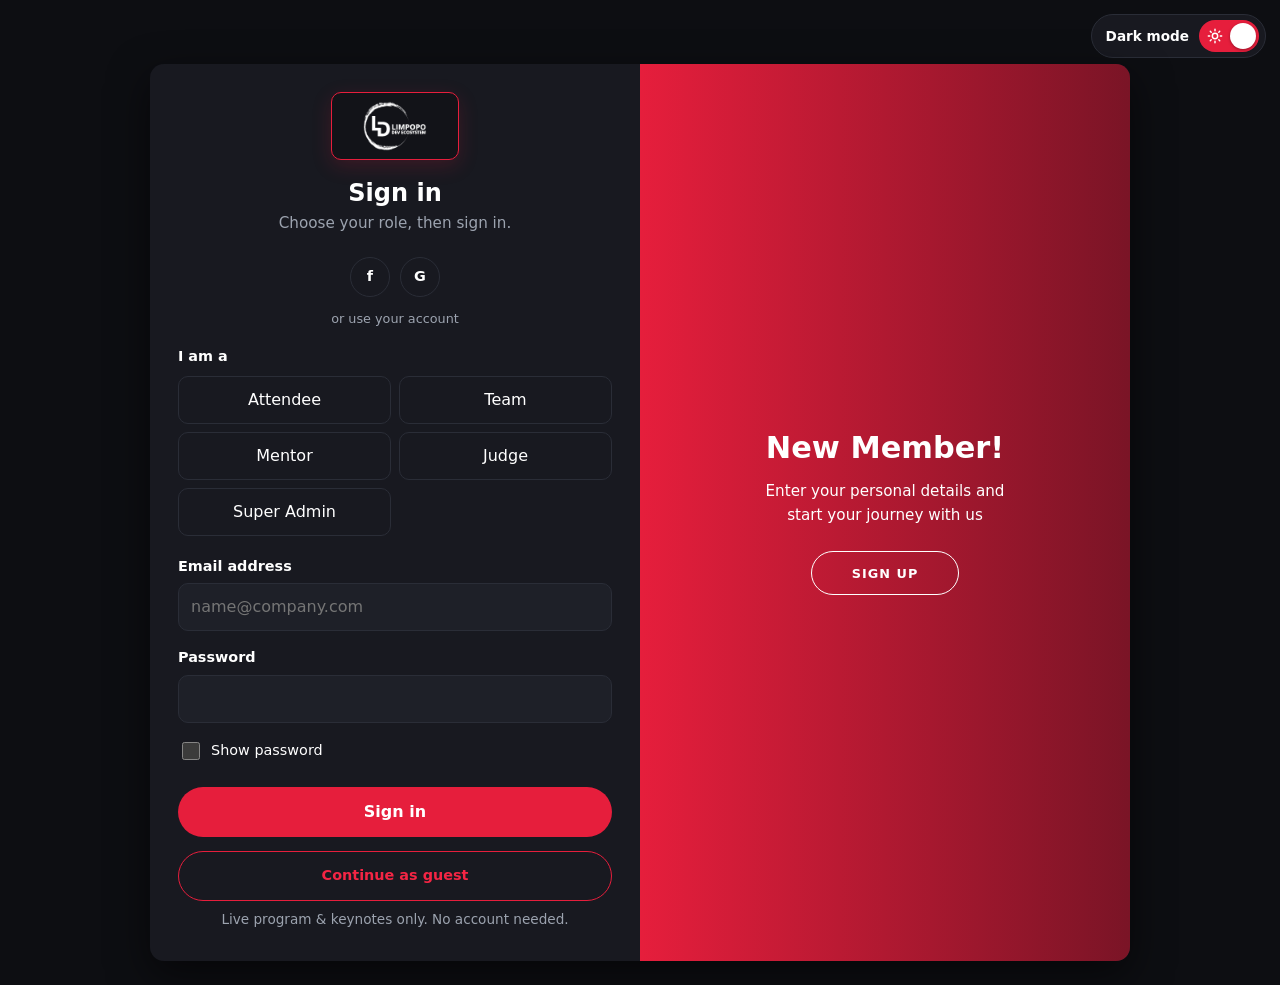
==== commit fad45809: "final draft" ====
--- a/index.html
+++ b/index.html
@@ -23,8 +23,7 @@
      Page structure
      1. Overlay panel ... slides left/right to switch between "Sign in" and "New member"
      2. Auth view ....... role picker + sign-in / registration form
-     3. PIN view ........ authenticator code (6 digits)
-     4. Done view ....... success screen after the PIN is verified
+     3. Done view ....... account status
 
      Only one view is visible at a time. JavaScript switches between them
      using the "hidden" attribute.
@@ -233,46 +232,12 @@
         <!-- Shown on small screens only (the sliding panel is hidden there) -->
         <p class="switch-mobile"><span id="switch-q">New here?</span> <button class="link" type="button" id="switch-btn">Create account</button></p>
       </form>
+        <a class="btn-outline guest-access" href="live-program.html?access=guest" aria-label="Continue as a guest to the live program and keynotes only">Continue as guest</a>
+        <p class="guest-access-note">Live program &amp; keynotes only. No account needed.</p>
     </section>
-
-
     <!-- ====================================================================
-         3. PIN VIEW
-         Shown after a successful sign in or registration.
-         The user types the 6-digit code from their authenticator app.
-         ==================================================================== -->
-    <section id="view-pin" hidden>
-      <h1>Enter your authenticator code</h1>
-
-      <!-- Confirmation message, filled in by JavaScript -->
-      <p class="notice" id="pin-notice"></p>
-      <p class="sub">Open your authenticator app and type the 6-digit code it shows.</p>
-
-      <!-- DEMO ONLY: delete this block once you have a real backend -->
-      <div class="demo">Demo mode: any real check must happen on your server. For now, use <strong>123456</strong>.</div>
-
-      <!-- Six single-digit boxes. The first one allows autofill of one-time codes. -->
-      <div class="pin" id="pin" role="group" aria-label="6-digit code">
-        <input inputmode="numeric" maxlength="1" autocomplete="one-time-code" aria-label="Digit 1">
-        <input inputmode="numeric" maxlength="1" aria-label="Digit 2">
-        <input inputmode="numeric" maxlength="1" aria-label="Digit 3">
-        <input inputmode="numeric" maxlength="1" aria-label="Digit 4">
-        <input inputmode="numeric" maxlength="1" aria-label="Digit 5">
-        <input inputmode="numeric" maxlength="1" aria-label="Digit 6">
-      </div>
-
-      <!-- PIN error message (e.g. "That code isn't right. 2 attempts left.") -->
-      <p class="err" id="e-pin" role="alert" style="margin-bottom:14px"></p>
-
-      <button class="btn" id="verify" type="button">Verify code</button>
-      <div class="center"><button class="link" id="back" type="button">Back</button></div>
-    </section>
-
-
-    <!-- ====================================================================
-         4. DONE VIEW
-         Success screen. Name, email, title, organisation and role are
-         filled in by JavaScript.
+         3. DONE VIEW
+         Account status screen.
          ==================================================================== -->
     <section id="view-done" class="center" hidden>
 
--- a/css/login.css
+++ b/css/login.css
@@ -9,8 +9,8 @@
    5. Role picker
    6. Form fields (inputs, errors, hints)
    7. Buttons and links
-   8. Messages (notice, demo, form error)
-   9. Authenticator PIN boxes
+   8. Messages (notice, form error)
+   9. Account status
    10. Success screen
    11. Utilities
    12. Responsive and accessibility
@@ -45,8 +45,6 @@
   --hover-line:#aab4c5;   /* role card hover border */
   --on-accent:#fff;       /* text on accent buttons */
   --notice-text:#04512f;
-  --demo-bg:#fff7e0;
-  --demo-text:#6b4a00;
   --err-bg:#fdecea;
   --shadow:rgba(30,40,70,.18);
   --ov-a:#1a9fa2;         /* coloured side gradient */
@@ -77,8 +75,6 @@
   --hover-line:#5a252f;
   --on-accent:#ffffff;
   --notice-text:#a8ecc9;
-  --demo-bg:#3a3017;
-  --demo-text:#f5d98a;
   --err-bg:#3d1f22;
   --shadow:rgba(0,0,0,.55);
   --ov-a:#e61e3c;
@@ -143,7 +139,7 @@
   transform:translateX(-100%);
 }
 
-/* PIN and success screens: one centred card, no sliding panel */
+/* Account status screen: one centred card, no sliding panel */
 .panel.solo{
   grid-template-columns:1fr;
   max-width:480px;
@@ -473,7 +469,7 @@
    7. BUTTONS AND LINKS
    ========================================================================== */
 
-/* Main full-width button (Sign in, Create account, Verify code) */
+/* Main full-width button (Sign in or Create account) */
 .btn{
   font:inherit;
   font-size:1rem;
@@ -529,16 +525,6 @@
   margin:0 0 20px;
 }
 
-/* Yellow demo-mode hint. Delete this block and its HTML once you have a real backend. */
-.demo{
-  background:var(--demo-bg);
-  color:var(--demo-text);
-  border-radius:var(--radius);
-  padding:10px 12px;
-  font-size:.85rem;
-  margin:0 0 20px;
-}
-
 /* Red error at the top of the form (e.g. wrong password) */
 .form-err{
   background:var(--err-bg);
@@ -555,39 +541,8 @@
 
 
 /* ==========================================================================
-   9. AUTHENTICATOR PIN BOXES
-   Six single-digit inputs in one row.
-   ========================================================================== */
-.pin{
-  display:grid;
-  grid-template-columns:repeat(6,1fr);
-  gap:8px;
-  margin-bottom:6px;
-}
-
-.pin input{
-  width:100%;
-  min-height:56px;
-  background:var(--field);
-  color:var(--ink);
-  text-align:center;
-  font:inherit;
-  font-size:1.5rem;
-  font-weight:600;
-  border:1.5px solid var(--line);
-  border-radius:var(--radius);
-  padding:0;
-}
-
-.pin input:focus{
-  outline:3px solid #8fd3d5;
-  border-color:var(--accent);
-}
-
-
-/* ==========================================================================
-   10. SUCCESS SCREEN
-   Green tick circle and role badge shown after the PIN is verified.
+   9. ACCOUNT STATUS
+   Green tick circle and role badge.
    ========================================================================== */
 .tick{
   width:56px;
@@ -712,6 +667,21 @@
   background:var(--accent-soft);
 }
 
+.guest-access{
+  width:100%;
+  min-height:50px;
+  margin-top:14px;
+  border-radius:99px;
+  text-decoration:none;
+}
+
+.guest-access-note{
+  margin:8px 0 0;
+  color:var(--muted);
+  font-size:.85rem;
+  text-align:center;
+}
+
 .sr:focus-visible + .btn-outline{
   outline:3px solid #8fd3d5;
   outline-offset:2px;
@@ -1000,7 +970,7 @@
    12. RESPONSIVE AND ACCESSIBILITY
    ========================================================================== */
 
-/* Small phones: tighter padding, stack name and password fields, smaller PIN gaps */
+/* Small phones: tighter padding and stacked form fields */
 @media (max-width:760px){
   .panel{
     grid-template-columns:1fr;
@@ -1031,9 +1001,6 @@
     flex-direction:column;   /* stack the two password fields on small phones */
     gap:0;
   }
-  .pin{
-    gap:6px;
-  }
 }
 
 /* Respect users who prefer less motion */
